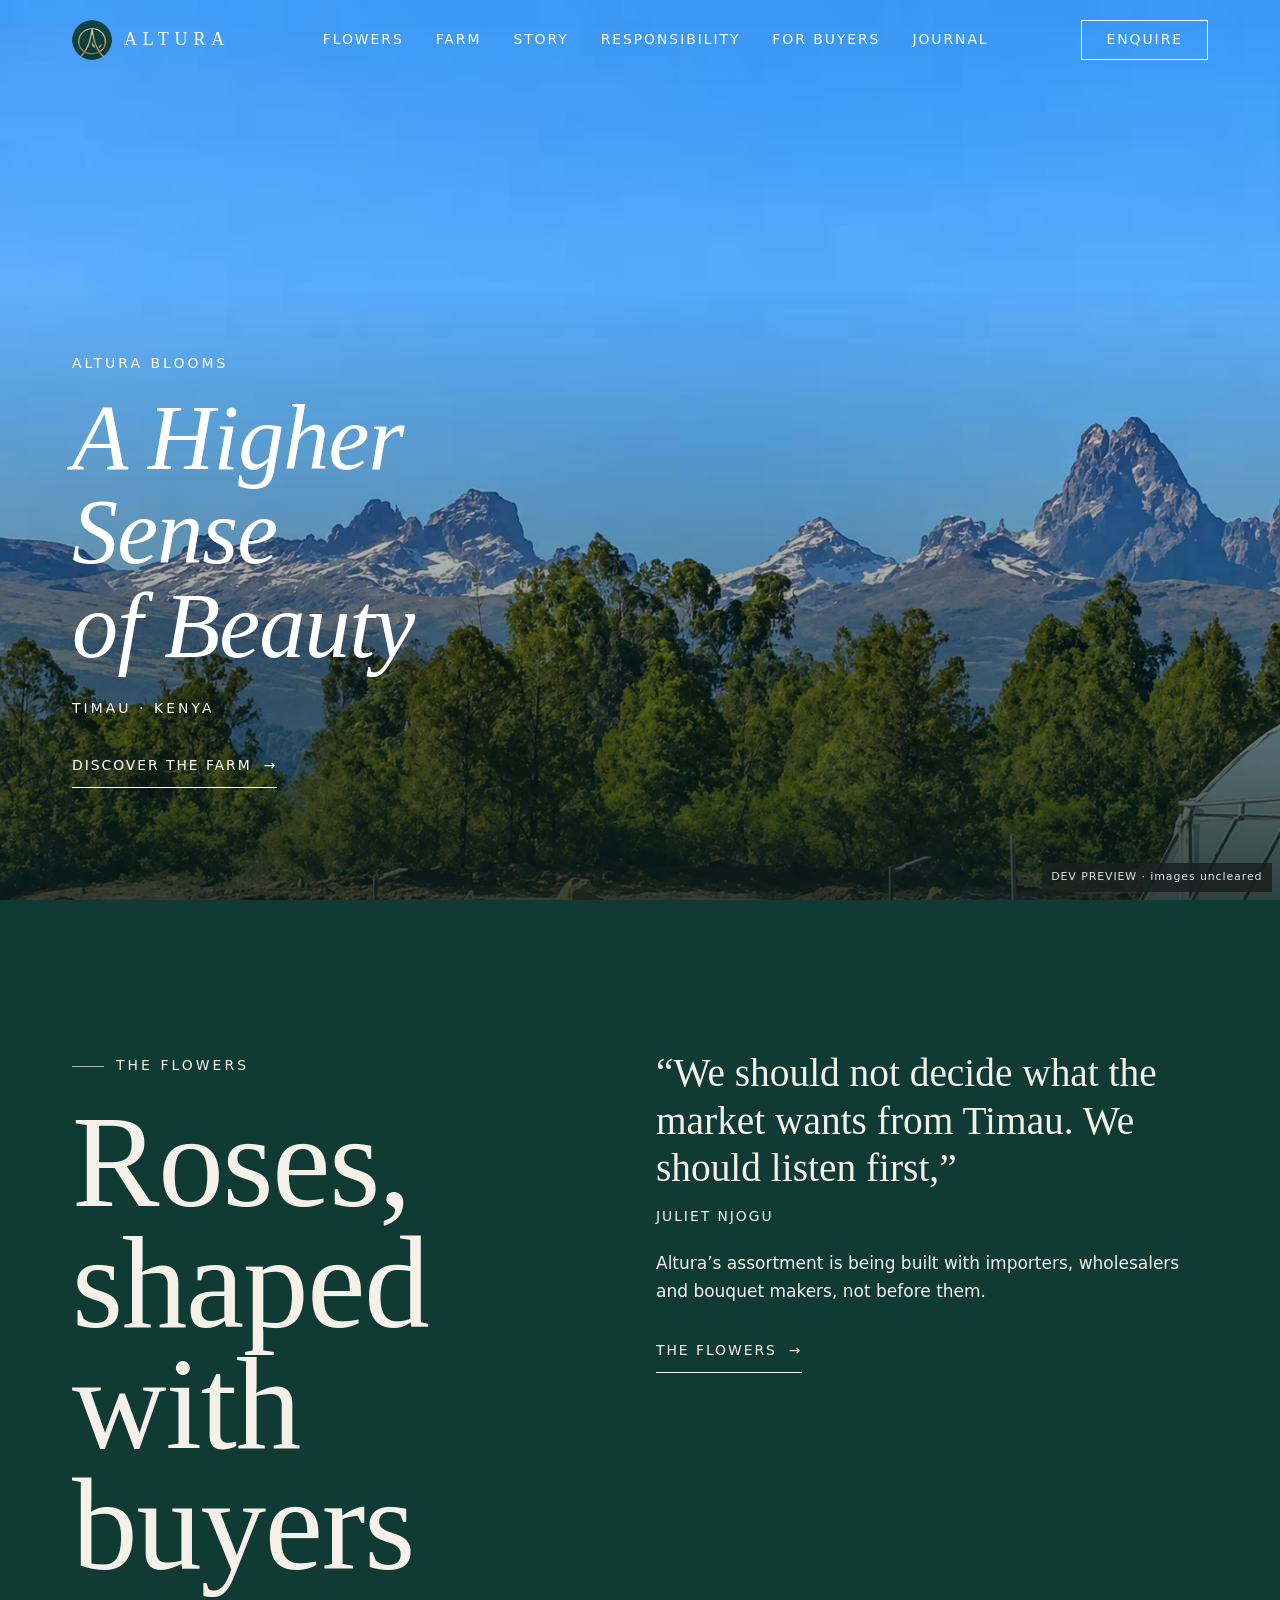
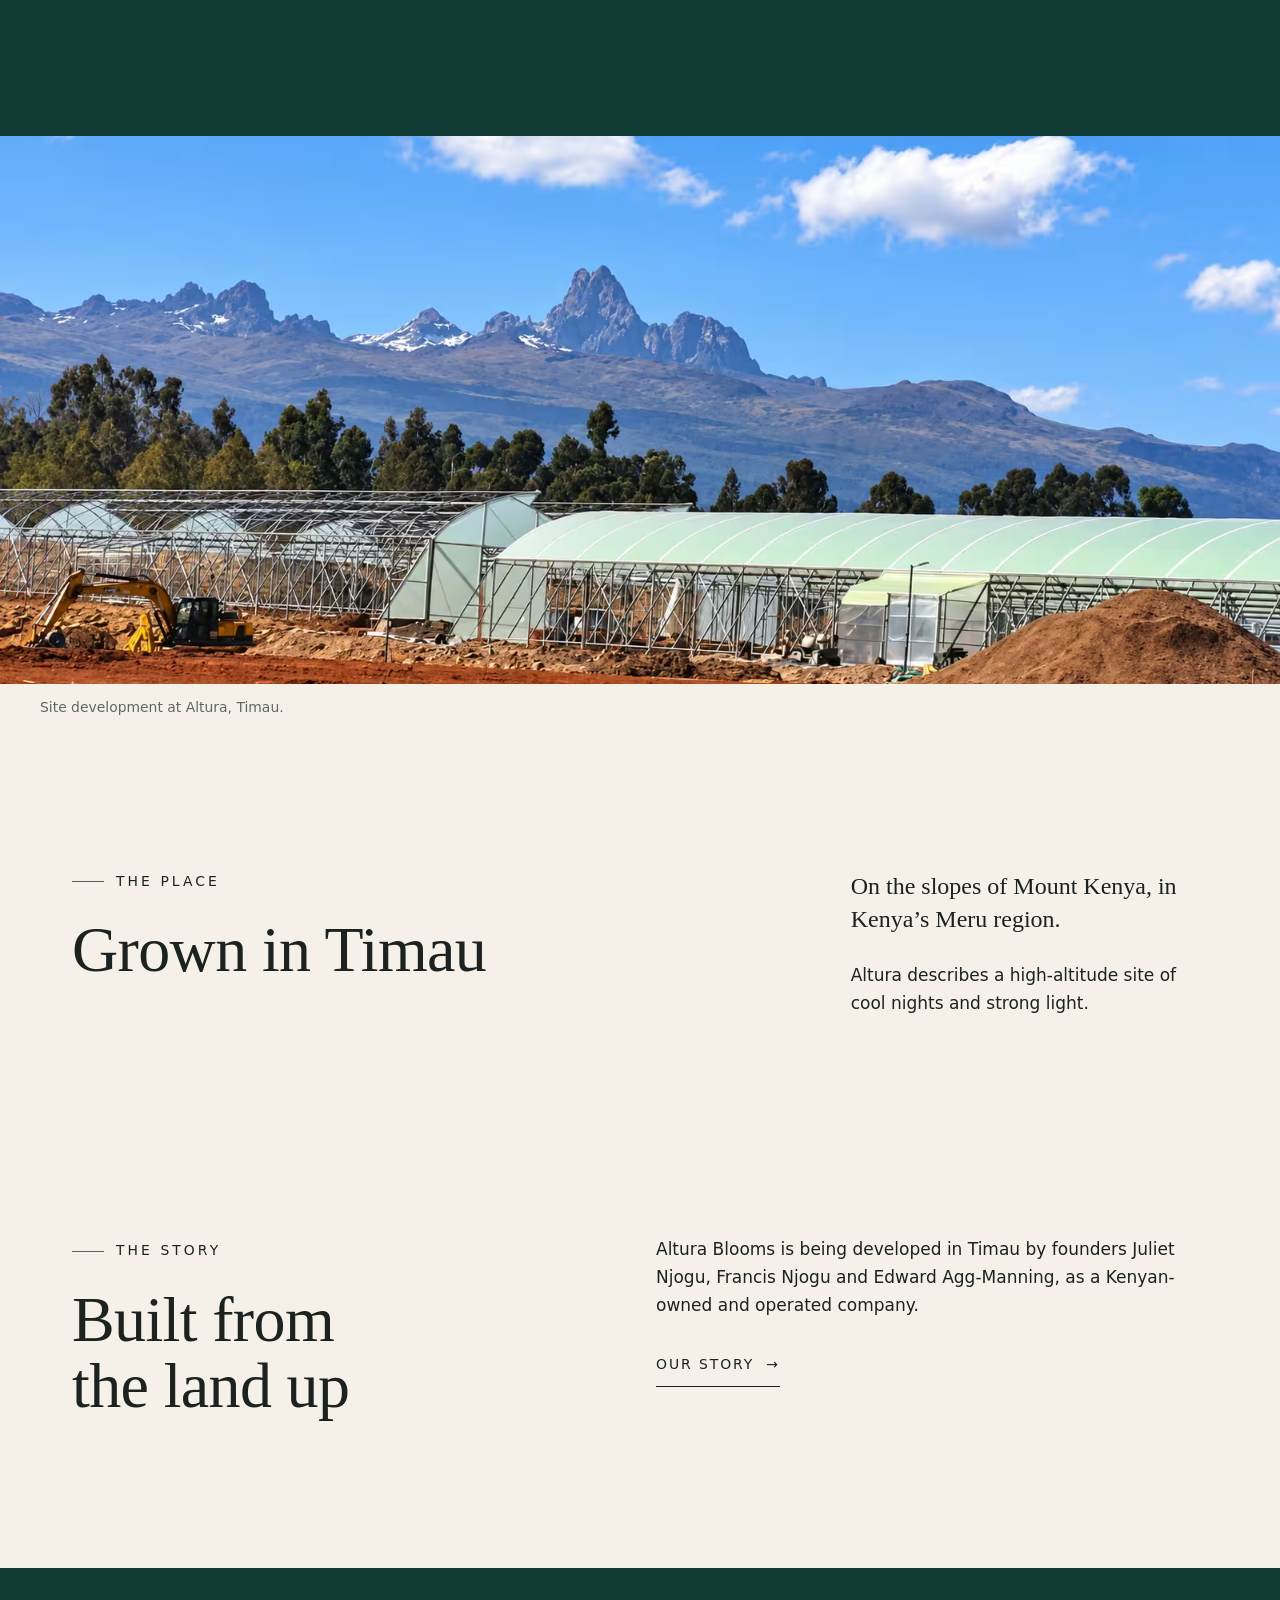
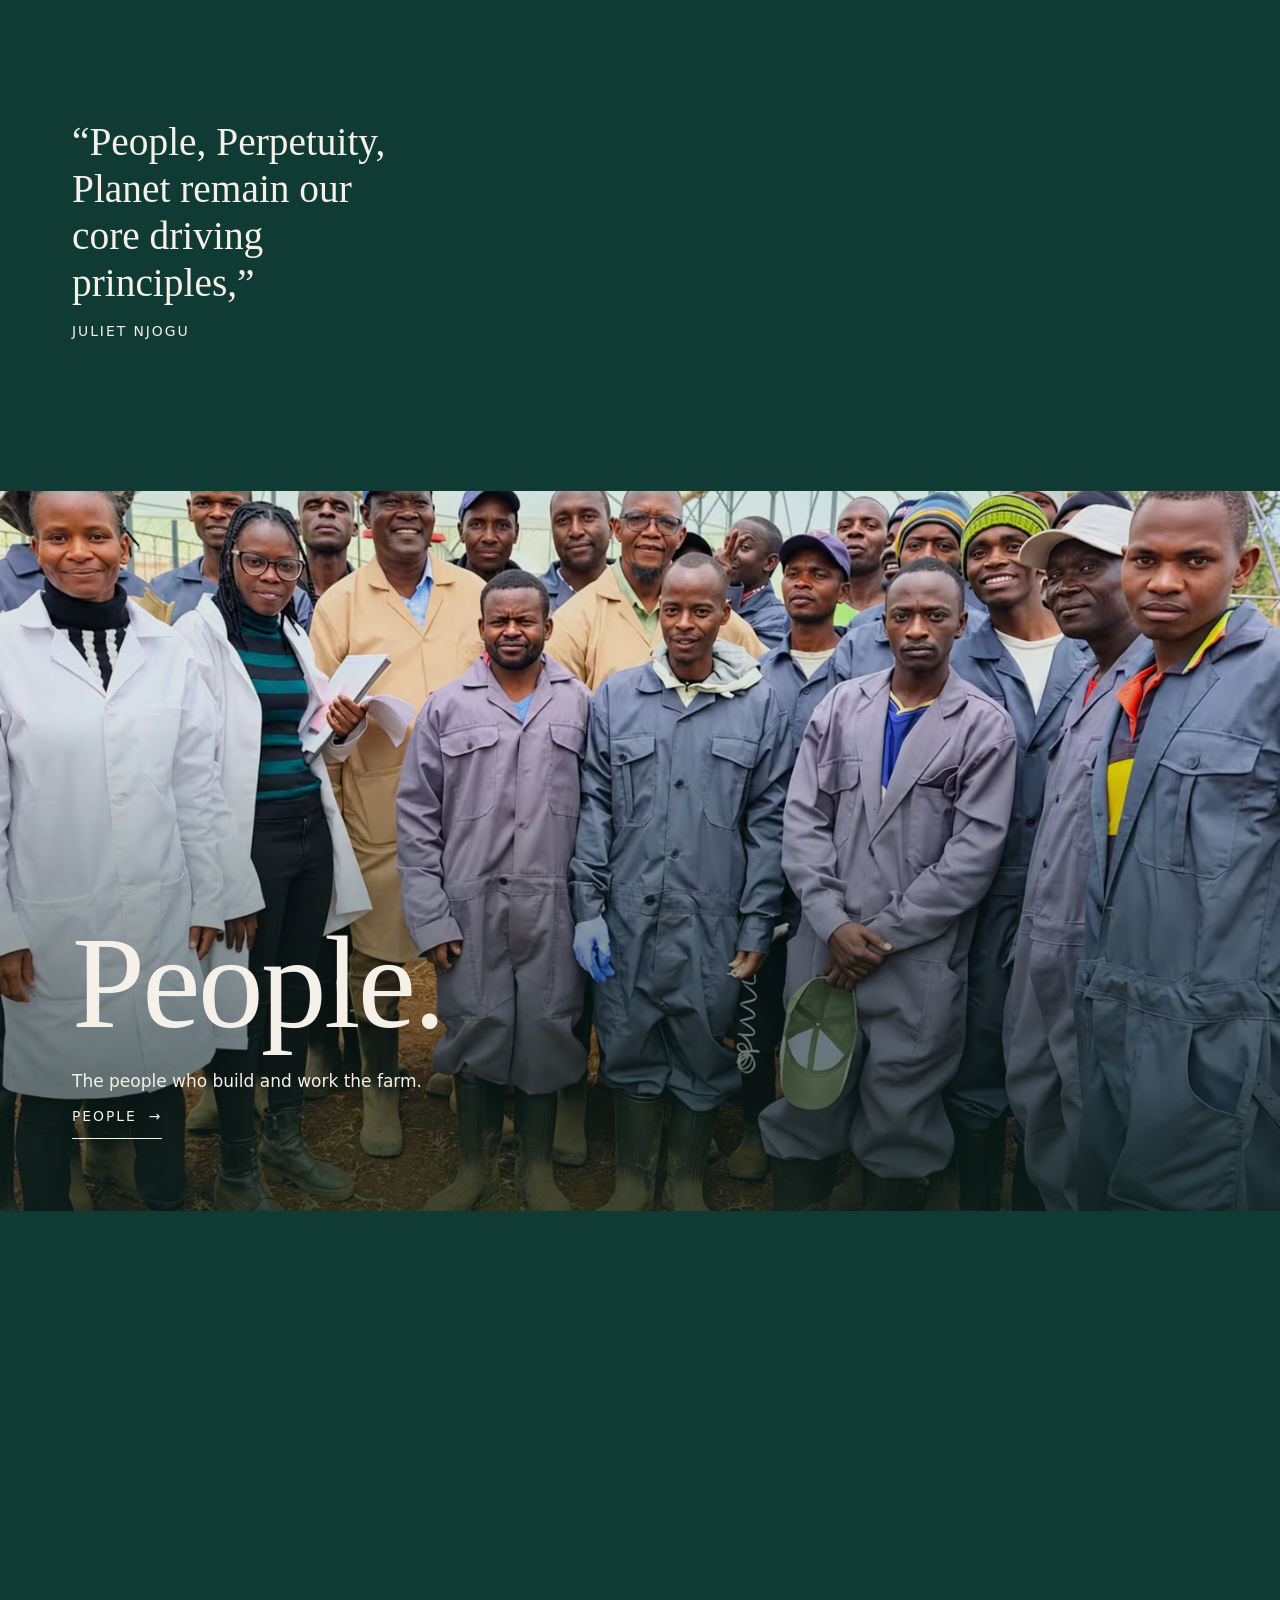
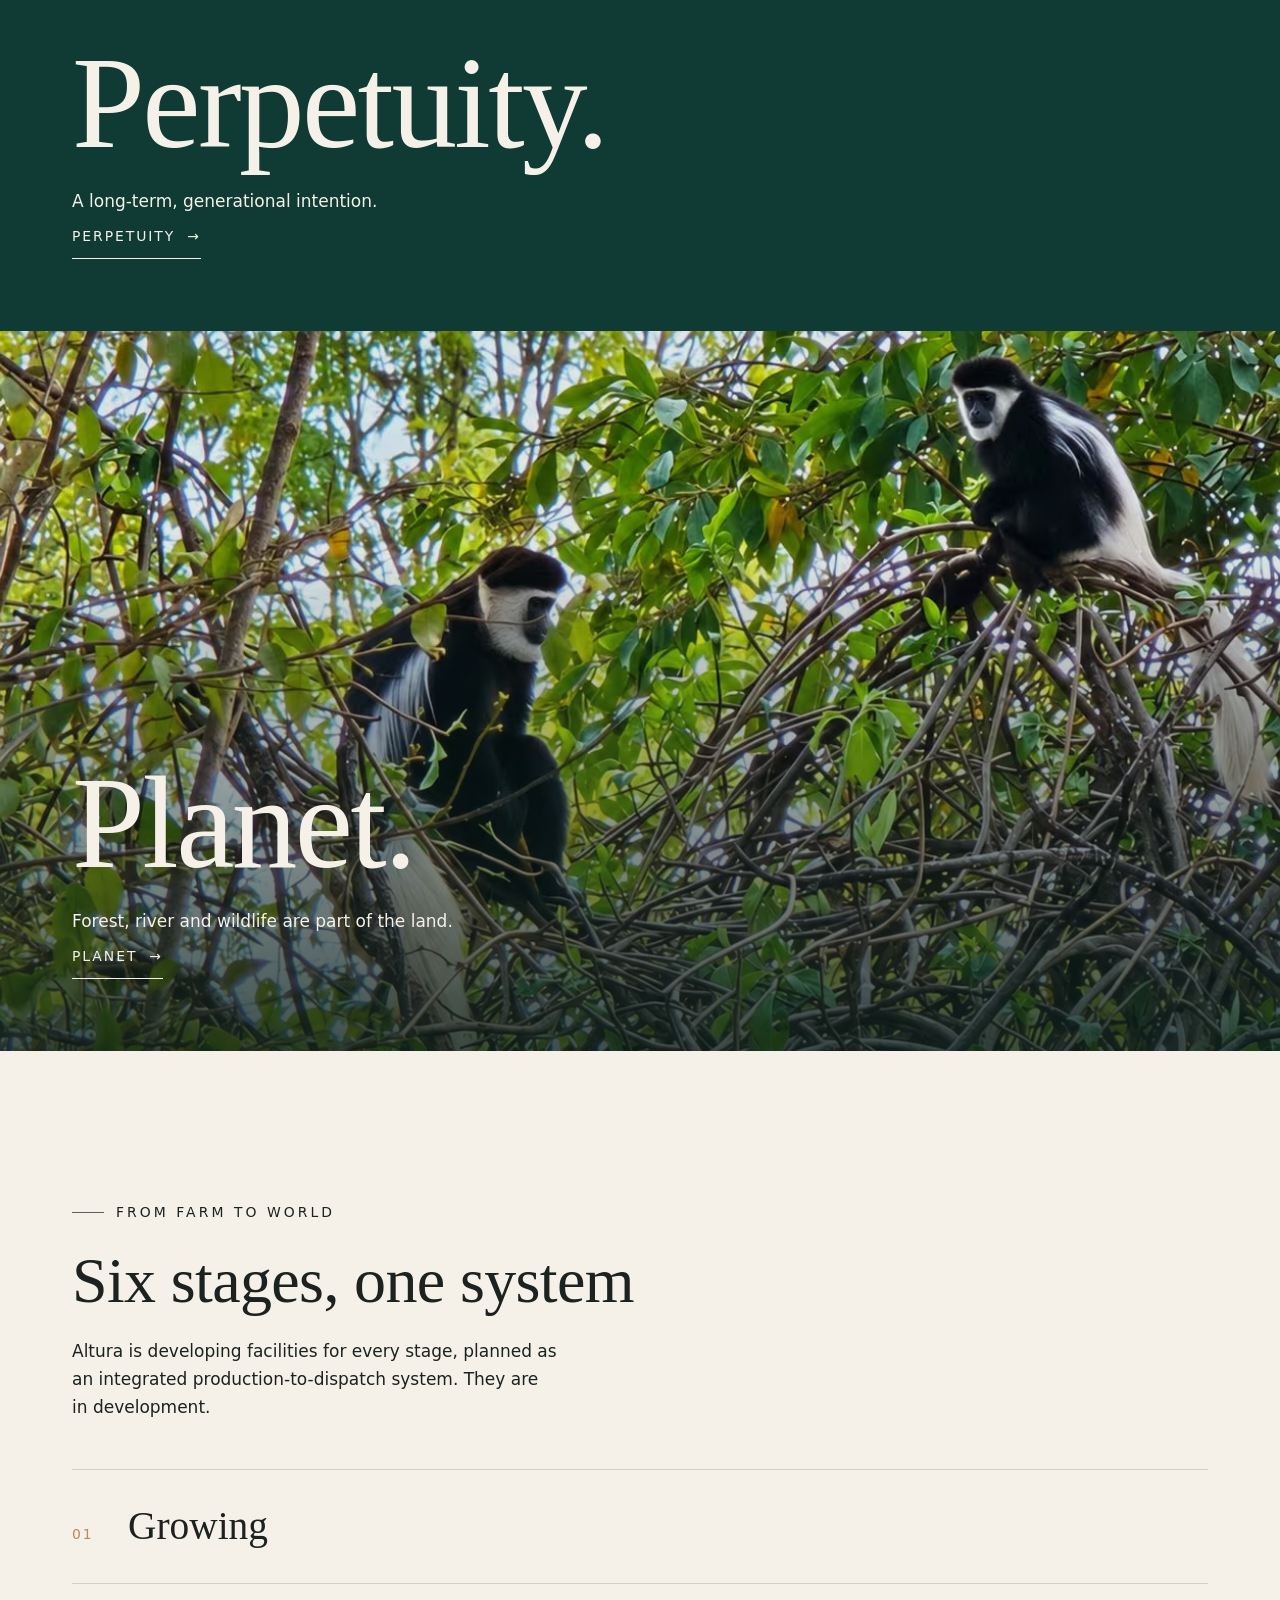
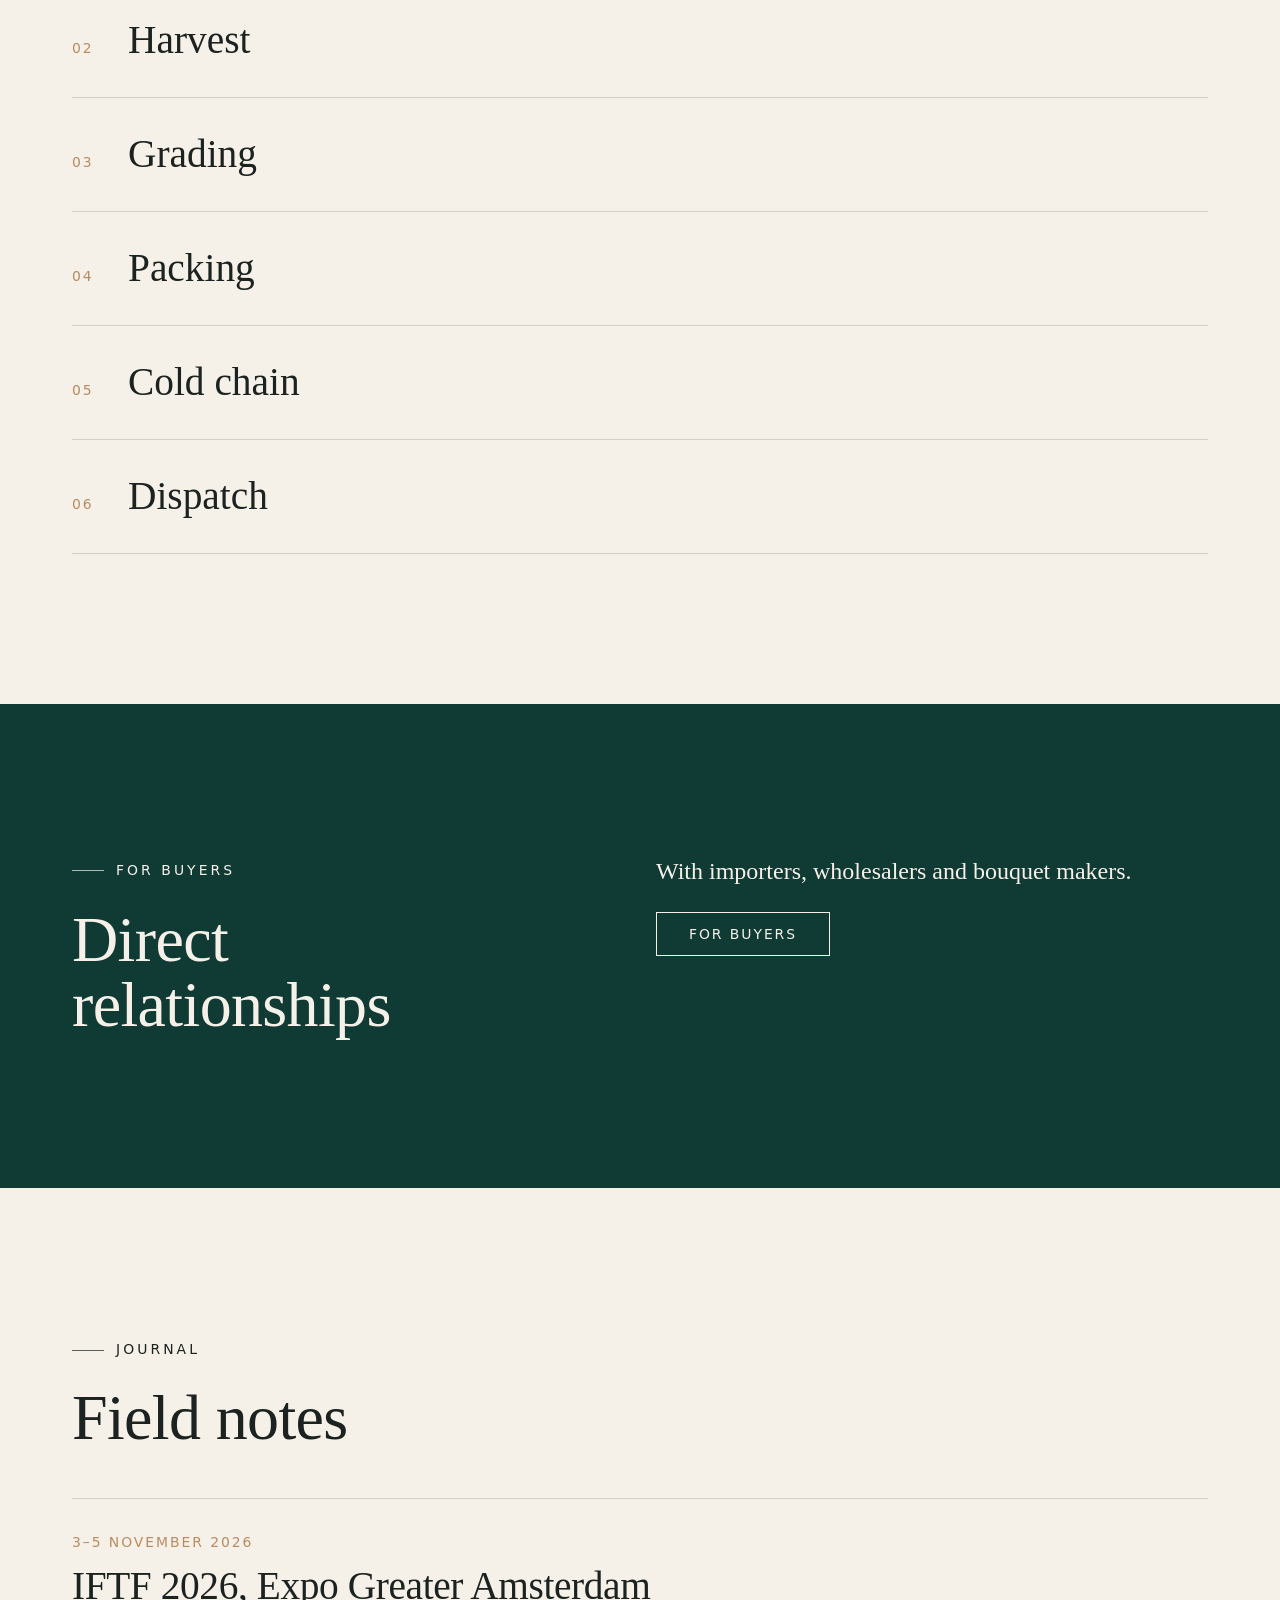
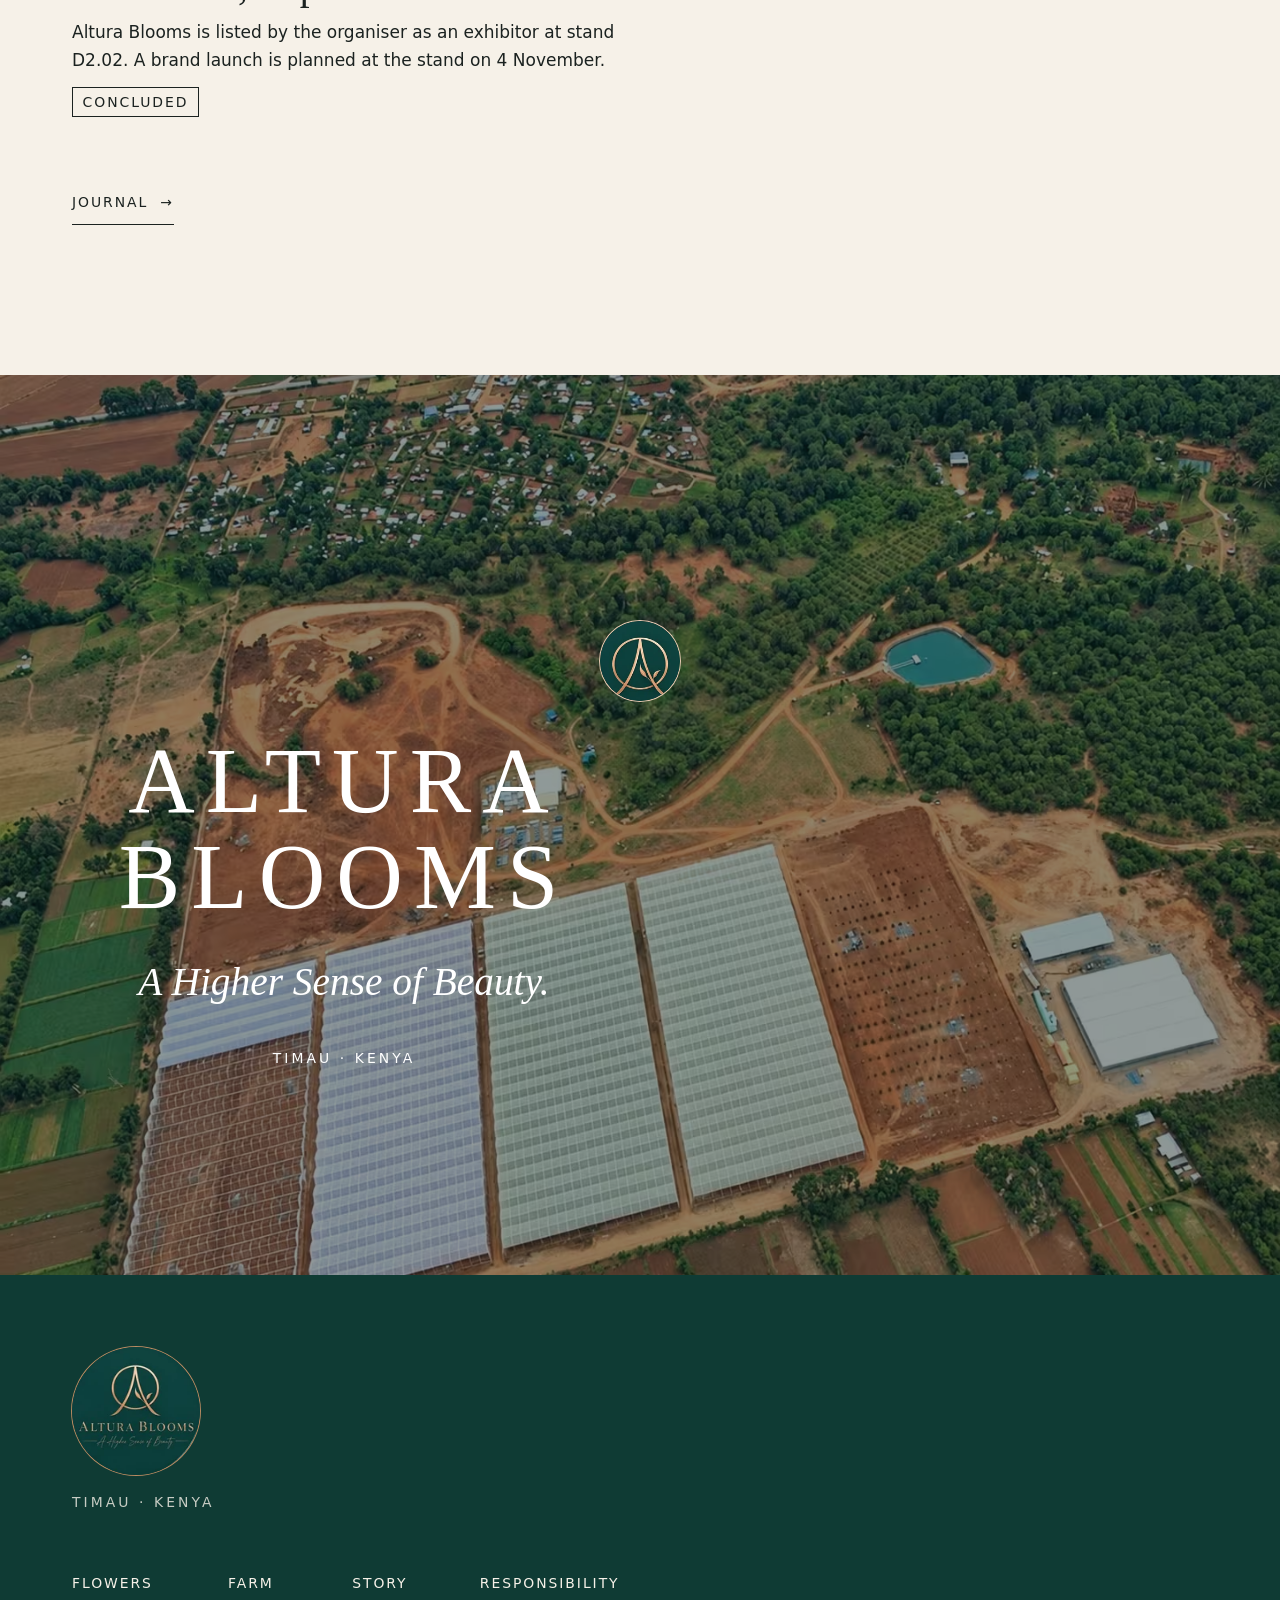
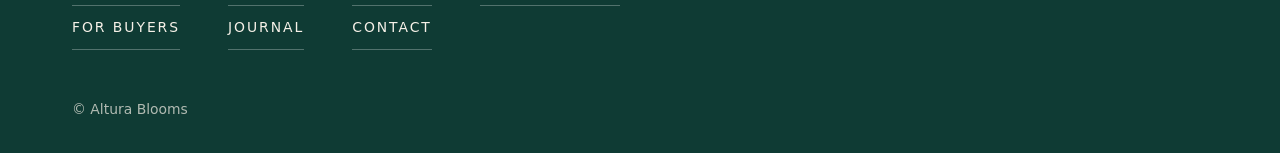
==== index.html @ 7c3ddddd "Add files via upload" ====
<!doctype html>
<html lang="en" data-stage="development">
<head>
<meta charset="utf-8">
<meta name="viewport" content="width=device-width, initial-scale=1, viewport-fit=cover">
<title>Altura Blooms — A Higher Sense of Beauty · Timau, Kenya</title>
<meta name="description" content="Altura Blooms is developing a rose farm in Timau, Kenya, for the international professional flower market. A Higher Sense of Beauty.">
<meta name="robots" content="noindex, nofollow">

<meta property="og:site_name" content="Altura Blooms">
<meta property="og:title" content="Altura Blooms — A Higher Sense of Beauty · Timau, Kenya">
<meta property="og:description" content="Altura Blooms is developing a rose farm in Timau, Kenya, for the international professional flower market. A Higher Sense of Beauty.">
<meta property="og:type" content="website">
<meta property="og:locale" content="en">
<meta name="twitter:card" content="summary">
<meta name="theme-color" content="#0f3b34">
<link rel="icon" type="image/png" sizes="32x32" href="assets/logos/favicon/favicon-32.png">
<link rel="apple-touch-icon" href="assets/logos/favicon/apple-touch-icon.png">
<link rel="preload" as="image" type="image/avif" href="assets/images/web/mountain-treeline-1200.avif" imagesrcset="assets/images/web/mountain-treeline-480.avif 480w, assets/images/web/mountain-treeline-800.avif 800w, assets/images/web/mountain-treeline-1200.avif 1200w, assets/images/web/mountain-treeline-1448.avif 1448w" imagesizes="100vw" fetchpriority="high">
<link rel="stylesheet" href="css/altura.css">
<script>document.documentElement.classList.add('js')</script>
<script type="application/ld+json">{"@context":"https://schema.org","@type":"Organization","name":"Altura Blooms","slogan":"A Higher Sense of Beauty","description":"Altura Blooms is developing a rose farm in Timau, Kenya, for the international professional flower market.","address":{"@type":"PostalAddress","addressLocality":"Timau","addressCountry":"KE"},"founder":[{"@type":"Person","name":"Juliet Njogu"},{"@type":"Person","name":"Francis Njogu"},{"@type":"Person","name":"Edward Agg-Manning"}]}</script>
</head>
<body>
<a class="skip-link" href="#main">Skip to content</a>
<header class="site-header" data-over-hero>
  <div class="site-header__bar">
    <a class="wordmark" href="index.html" aria-label="Altura Blooms, home"><img class="wordmark__mark" src="assets/logos/web/monogram-96.webp" srcset="assets/logos/web/monogram-48.webp 48w, assets/logos/web/monogram-96.webp 96w" sizes="40px" width="40" height="40" alt=""><span>Altura</span></a>
    <nav class="nav-desktop" aria-label="Primary"><ul><li><a href="pages/flowers/index.html">Flowers</a></li><li><a href="pages/farm/index.html">Farm</a></li><li><a href="pages/story/index.html">Story</a></li><li><a href="pages/responsibility/index.html">Responsibility</a></li><li><a href="pages/buyers/index.html">For Buyers</a></li><li><a href="pages/journal/index.html">Journal</a></li></ul></nav>
    <a class="btn header-enquire" href="pages/buyers/enquiry.html">Enquire</a>
    <button class="menu-toggle" type="button" aria-expanded="false" aria-controls="menu-panel"><span class="menu-toggle__label">Menu</span><span class="menu-toggle__bars" aria-hidden="true"></span></button>
  </div>
  <nav class="menu-panel" id="menu-panel" aria-label="Menu"><ul><li><a href="pages/flowers/index.html">Flowers</a></li><li><a href="pages/farm/index.html">Our Farm</a></li><li><a href="pages/story/index.html">Our Story</a></li><li><a href="pages/responsibility/index.html">People · Perpetuity · Planet</a></li><li><a href="pages/buyers/index.html">For Buyers</a></li><li><a href="pages/journal/index.html">Journal</a></li><li><a href="pages/contact/index.html">Contact</a></li></ul><p class="menu-panel__foot">Timau · Kenya</p></nav>
</header>
<main id="main">

<section class="hero" aria-labelledby="hero-title">
  <div class="media"><picture><source type="image/avif" srcset="assets/images/web/mountain-treeline-480.avif 480w, assets/images/web/mountain-treeline-800.avif 800w, assets/images/web/mountain-treeline-1200.avif 1200w, assets/images/web/mountain-treeline-1448.avif 1448w" sizes="100vw"><source type="image/webp" srcset="assets/images/web/mountain-treeline-480.webp 480w, assets/images/web/mountain-treeline-800.webp 800w, assets/images/web/mountain-treeline-1200.webp 1200w, assets/images/web/mountain-treeline-1448.webp 1448w" sizes="100vw"><img src="assets/images/web/mountain-treeline-1200.webp" srcset="assets/images/web/mountain-treeline-480.webp 480w, assets/images/web/mountain-treeline-800.webp 800w, assets/images/web/mountain-treeline-1200.webp 1200w, assets/images/web/mountain-treeline-1448.webp 1448w" sizes="100vw" width="1448" height="1086" alt="Snow-capped peaks of Mount Kenya above a treeline, with the Altura site in the foreground" style="object-position:88% 50%" fetchpriority="high" decoding="sync" data-dev-image></picture></div>
  <div class="hero__inner">
    <p class="hero__brand">Altura Blooms</p>
    <h1 class="hero__title tagline" id="hero-title">A Higher Sense of Beauty</h1>
    <p class="hero__place">Timau · Kenya</p>
    <a class="link-arrow" href="pages/farm/index.html">Discover the Farm</a>
  </div>
</section>

<section class="section section--dark" aria-labelledby="flowers-h">
  <div class="container split">
    <div>
      <span class="eyebrow" data-reveal>The Flowers</span>
      <h2 class="display display--xl" id="flowers-h" data-reveal style="margin-top:var(--space-5)">Roses, shaped with buyers</h2>
    </div>
    <div class="stack">
      <blockquote data-reveal><p>“We should not decide what the market wants from Timau. We should listen first,”</p><footer>Juliet Njogu</footer></blockquote>
      <p data-reveal>Altura’s assortment is being built with importers, wholesalers and bouquet makers, not before them.</p>
      <a class="link-arrow" href="pages/flowers/index.html" data-reveal>The Flowers</a>
    </div>
  </div>
</section>

<section class="section--flush" aria-labelledby="place-h">
  <figure class="bleed">
    <div class="media media--cinema"><picture><source type="image/avif" srcset="assets/images/web/greenhouses-mountain-480.avif 480w, assets/images/web/greenhouses-mountain-800.avif 800w, assets/images/web/greenhouses-mountain-1200.avif 1200w, assets/images/web/greenhouses-mountain-1600.avif 1600w, assets/images/web/greenhouses-mountain-1731.avif 1731w" sizes="100vw"><source type="image/webp" srcset="assets/images/web/greenhouses-mountain-480.webp 480w, assets/images/web/greenhouses-mountain-800.webp 800w, assets/images/web/greenhouses-mountain-1200.webp 1200w, assets/images/web/greenhouses-mountain-1600.webp 1600w, assets/images/web/greenhouses-mountain-1731.webp 1731w" sizes="100vw"><img src="assets/images/web/greenhouses-mountain-1200.webp" srcset="assets/images/web/greenhouses-mountain-480.webp 480w, assets/images/web/greenhouses-mountain-800.webp 800w, assets/images/web/greenhouses-mountain-1200.webp 1200w, assets/images/web/greenhouses-mountain-1600.webp 1600w, assets/images/web/greenhouses-mountain-1731.webp 1731w" sizes="100vw" width="1731" height="909" alt="Greenhouse structures under construction on red earth, with the peaks of Mount Kenya behind" style="object-position:60% 50%" loading="lazy" decoding="async" data-dev-image></picture></div>
    <figcaption>Site development at Altura, Timau.</figcaption>
  </figure>
  <div class="container section">
    <div class="split split--image-left">
      <div class="section-head" style="margin:0">
        <span class="eyebrow" data-reveal>The Place</span>
        <h2 id="place-h" data-reveal style="margin-top:var(--space-5)">Grown in Timau</h2>
      </div>
      <div class="stack">
        <p class="lede" data-reveal>On the slopes of Mount Kenya, in Kenya’s Meru region.</p>
        <p data-reveal>Altura describes a high-altitude site of cool nights and strong light.</p>
        <a class="link-arrow" href="pages/farm/index.html" data-reveal>The Farm</a>
      </div>
    </div>
  </div>
</section>

<section class="section" style="padding-top:0" aria-labelledby="story-h">
  <div class="container split">
    <div><span class="eyebrow" data-reveal>The Story</span><h2 id="story-h" data-reveal style="margin-top:var(--space-5)">Built from the land up</h2></div>
    <div class="stack">
      <p data-reveal>Altura Blooms is being developed in Timau by founders Juliet Njogu, Francis Njogu and Edward Agg-Manning, as a Kenyan-owned and operated company.</p>
      <a class="link-arrow" href="pages/story/index.html" data-reveal>Our Story</a>
    </div>
  </div>
</section>

<section aria-label="People, Perpetuity, Planet">
  <div class="section section--dark principle-lead"><div class="container"><blockquote data-reveal><p>“People, Perpetuity, Planet remain our core driving principles,”</p><footer>Juliet Njogu</footer></blockquote></div></div>
  <div class="principle">
    <div class="media"><picture><source type="image/avif" srcset="assets/images/web/team-greenhouse-480.avif 480w, assets/images/web/team-greenhouse-800.avif 800w, assets/images/web/team-greenhouse-1200.avif 1200w, assets/images/web/team-greenhouse-1448.avif 1448w" sizes="100vw"><source type="image/webp" srcset="assets/images/web/team-greenhouse-480.webp 480w, assets/images/web/team-greenhouse-800.webp 800w, assets/images/web/team-greenhouse-1200.webp 1200w, assets/images/web/team-greenhouse-1448.webp 1448w" sizes="100vw"><img src="assets/images/web/team-greenhouse-1200.webp" srcset="assets/images/web/team-greenhouse-480.webp 480w, assets/images/web/team-greenhouse-800.webp 800w, assets/images/web/team-greenhouse-1200.webp 1200w, assets/images/web/team-greenhouse-1448.webp 1448w" sizes="100vw" width="1448" height="1086" alt="A group of Altura team members in work clothing inside a greenhouse" style="object-position:50% 30%" loading="lazy" decoding="async" data-dev-image></picture></div>
    <div class="principle__inner"><h2 class="principle__word" data-reveal>People.</h2><p class="principle__text" data-reveal>The people who build and work the farm.</p><a class="link-arrow" href="pages/responsibility/people.html" data-reveal>People</a></div>
  </div>
  <div class="principle principle--plain">
    <div class="principle__inner"><h2 class="principle__word" data-reveal>Perpetuity.</h2><p class="principle__text" data-reveal>A long-term, generational intention.</p><a class="link-arrow" href="pages/responsibility/perpetuity.html" data-reveal>Perpetuity</a></div>
  </div>
  <div class="principle">
    <div class="media"><picture><source type="image/avif" srcset="assets/images/web/colobus-canopy-480.avif 480w, assets/images/web/colobus-canopy-800.avif 800w, assets/images/web/colobus-canopy-1200.avif 1200w, assets/images/web/colobus-canopy-1254.avif 1254w" sizes="100vw"><source type="image/webp" srcset="assets/images/web/colobus-canopy-480.webp 480w, assets/images/web/colobus-canopy-800.webp 800w, assets/images/web/colobus-canopy-1200.webp 1200w, assets/images/web/colobus-canopy-1254.webp 1254w" sizes="100vw"><img src="assets/images/web/colobus-canopy-1200.webp" srcset="assets/images/web/colobus-canopy-480.webp 480w, assets/images/web/colobus-canopy-800.webp 800w, assets/images/web/colobus-canopy-1200.webp 1200w, assets/images/web/colobus-canopy-1254.webp 1254w" sizes="100vw" width="1254" height="1254" alt="Black-and-white monkeys in a tree canopy" style="object-position:50% 40%" loading="lazy" decoding="async" data-dev-image></picture></div>
    <div class="principle__inner"><h2 class="principle__word" data-reveal>Planet.</h2><p class="principle__text" data-reveal>Forest, river and wildlife are part of the land.</p><a class="link-arrow" href="pages/responsibility/planet.html" data-reveal>Planet</a></div>
  </div>
</section>

<section class="section" aria-labelledby="journey-h">
  <div class="container">
    <div class="section-head"><span class="eyebrow" data-reveal>From Farm to World</span><h2 id="journey-h" data-reveal>Six stages, one system</h2>
      <p style="margin-top:var(--space-5)" data-reveal>Altura is developing facilities for every stage, planned as an integrated production-to-dispatch system. They are in development.</p></div>
    <ol class="journey" data-reveal><li>Growing</li><li>Harvest</li><li>Grading</li><li>Packing</li><li>Cold chain</li><li>Dispatch</li></ol>
  </div>
</section>

<section class="section section--dark" aria-labelledby="buyers-h">
  <div class="container split">
    <div><span class="eyebrow" data-reveal>For Buyers</span><h2 id="buyers-h" data-reveal style="margin-top:var(--space-5)">Direct relationships</h2></div>
    <div class="stack">
      <p class="lede" data-reveal>With importers, wholesalers and bouquet makers.</p>
      <a class="btn" href="pages/buyers/index.html" data-reveal>For Buyers</a>
    </div>
  </div>
</section>

<section class="section" aria-labelledby="journal-h">
  <div class="container">
    <div class="section-head"><span class="eyebrow" data-reveal>Journal</span><h2 id="journal-h" data-reveal>Field notes</h2></div>
    <article class="entry" data-reveal>
  <time datetime="2026-11-03">3–5 November 2026</time>
  <h3>IFTF 2026, Expo Greater Amsterdam</h3>
  <p>Altura Blooms is listed by the organiser as an exhibitor at stand D2.02. A brand launch is planned at the stand on 4 November.</p>
  <p><span class="status" data-event-end="2026-11-05">Scheduled</span></p>
</article>
    <a class="link-arrow mt-6" href="pages/journal/index.html">Journal</a>
  </div>
</section>

<section class="finale" aria-label="Altura Blooms">
  <div class="media"><picture><source type="image/avif" srcset="assets/images/web/farm-aerial-480.avif 480w, assets/images/web/farm-aerial-800.avif 800w, assets/images/web/farm-aerial-1200.avif 1200w, assets/images/web/farm-aerial-1448.avif 1448w" sizes="100vw"><source type="image/webp" srcset="assets/images/web/farm-aerial-480.webp 480w, assets/images/web/farm-aerial-800.webp 800w, assets/images/web/farm-aerial-1200.webp 1200w, assets/images/web/farm-aerial-1448.webp 1448w" sizes="100vw"><img src="assets/images/web/farm-aerial-1200.webp" srcset="assets/images/web/farm-aerial-480.webp 480w, assets/images/web/farm-aerial-800.webp 800w, assets/images/web/farm-aerial-1200.webp 1200w, assets/images/web/farm-aerial-1448.webp 1448w" sizes="100vw" width="1448" height="1086" alt="Aerial view of the Altura site: greenhouse structures and cleared red earth beside farmland and forest" style="object-position:50% 50%" loading="lazy" decoding="async" data-dev-image></picture></div>
  <div class="container"><img class="finale__mark" src="assets/logos/web/monogram-144.webp" width="96" height="96" alt="" loading="lazy"><p class="finale__name">Altura Blooms</p><p class="finale__tag">A Higher Sense of Beauty.</p><p class="finale__place">Timau · Kenya</p></div>
</section>
</main>
<footer class="site-footer">
  <div class="container">
    <img class="site-footer__emblem" src="assets/logos/web/emblem-160.webp" srcset="assets/logos/web/emblem-160.webp 160w, assets/logos/web/emblem-320.webp 320w" sizes="160px" width="160" height="160" alt="Altura Blooms — A Higher Sense of Beauty" loading="lazy">
    <p class="site-footer__place">Timau · Kenya</p>
    <nav aria-label="Footer"><ul><li><a href="pages/flowers/index.html">Flowers</a></li><li><a href="pages/farm/index.html">Farm</a></li><li><a href="pages/story/index.html">Story</a></li><li><a href="pages/responsibility/index.html">Responsibility</a></li><li><a href="pages/buyers/index.html">For Buyers</a></li><li><a href="pages/journal/index.html">Journal</a></li><li><a href="pages/contact/index.html">Contact</a></li></ul></nav>
    <small>© Altura Blooms</small>
  </div>
</footer>
<div class="dev-flag" aria-hidden="true">DEV PREVIEW · images uncleared</div>
<script src="js/altura.js" defer></script>
</body>
</html>
---- css/altura.css ----
/* Altura Blooms design tokens.
   COLOURS ARE PROVISIONAL — no approved HEX/RGB values have been supplied (research §5).
   They were chosen to evoke the observed identity (deep green, rose-gold/peach, ivory)
   and must be replaced with the client's brand values. Do not treat them as official.
   Breakpoints (media queries cannot use custom properties):
   mobile-first base 390 · 768 tablet · 1024 laptop · 1440 desktop · 1920 large */
:root {
  /* colour — PROVISIONAL, pending client approval */
  --altura-deep-green: #0f3b34;
  --altura-deep-green-soft: #1a4f46;
  --altura-gold: #b98b62;
  --altura-peach: #e9cdb6;
  --altura-ivory: #f6f1e8;
  --altura-white: #ffffff;
  --altura-charcoal: #1b2220;
  --altura-muted: #5f6762;
  --altura-rule: rgb(27 34 32 / 0.16);
  --altura-rule-light: rgb(255 255 255 / 0.28);

  /* type */
  --font-display: "Cormorant Garamond", Cormorant, "Bodoni 72", Didot, "Iowan Old Style", "Palatino Linotype", Palatino, Georgia, serif;
  --font-body: system-ui, -apple-system, "Segoe UI", Roboto, "Helvetica Neue", Arial, sans-serif;
  --step--1: clamp(0.8125rem, 0.79rem + 0.1vw, 0.875rem);
  --step-0: clamp(1rem, 0.97rem + 0.15vw, 1.0625rem);
  --step-1: clamp(1.25rem, 1.15rem + 0.5vw, 1.5rem);
  --step-2: clamp(1.75rem, 1.5rem + 1.2vw, 2.5rem);
  --step-3: clamp(2.5rem, 2rem + 2.5vw, 4rem);
  --step-4: clamp(3.25rem, 2.4rem + 4.2vw, 6.5rem);
  --step-5: clamp(4rem, 2.6rem + 7vw, 10rem);
  --tracking-wide: 0.22em;
  --tracking-caps: 0.14em;

  /* spacing rhythm (4px base) */
  --space-1: 0.25rem;
  --space-2: 0.5rem;
  --space-3: 0.75rem;
  --space-4: 1rem;
  --space-5: 1.5rem;
  --space-6: 2rem;
  --space-7: 3rem;
  --space-8: 4.5rem;
  --space-9: 7rem;
  --gutter: 1.25rem;
  --section-space: clamp(4.5rem, 3rem + 8vw, 10rem);

  /* container widths */
  --container: 76rem;
  --container-narrow: 40rem;
  --container-text: 34rem;

  /* borders, motion, layers */
  --rule: 1px solid var(--altura-rule);
  --ease: cubic-bezier(0.22, 0.61, 0.36, 1);
  --duration-1: 200ms;
  --duration-2: 600ms;
  --duration-3: 1100ms;
  --z-header: 50;
  --z-menu: 60;
  --z-skip: 100;
  --header-height: 4.25rem;
  --touch: 2.75rem;
}
@media (min-width: 768px) { :root { --gutter: 2.5rem; --header-height: 5rem; } }
@media (min-width: 1440px) { :root { --gutter: 4rem; --container: 90rem; } }
*, *::before, *::after { box-sizing: border-box; }
html { -webkit-text-size-adjust: 100%; text-size-adjust: 100%; }
body, h1, h2, h3, h4, p, figure, blockquote, ul, ol, dl, dd { margin: 0; }
ul[role="list"], ol[role="list"], .list-plain { list-style: none; padding: 0; }
img, picture, svg { display: block; max-width: 100%; }
img { height: auto; }
button, input, select, textarea { font: inherit; color: inherit; }
button { cursor: pointer; }
a { color: inherit; }
[hidden] { display: none !important; }
body { font-family: var(--font-body); font-size: var(--step-0); line-height: 1.65; }
h1, h2, h3, .display { font-family: var(--font-display); font-weight: 400; line-height: 1.02; letter-spacing: -0.01em; text-wrap: balance; }
h1 { font-size: var(--step-4); }
h2 { font-size: var(--step-3); }
h3 { font-size: var(--step-2); }
.display--xl { font-size: var(--step-5); line-height: 0.92; }
.eyebrow { font-size: var(--step--1); letter-spacing: var(--tracking-wide); text-transform: uppercase; font-weight: 500; }
.eyebrow::before { content: ""; display: inline-block; width: 2rem; height: 1px; background: currentColor; vertical-align: middle; margin-right: var(--space-3); opacity: 0.7; }
.lede { font-family: var(--font-display); font-size: var(--step-1); line-height: 1.4; }
.tagline { font-family: var(--font-display); font-style: italic; }
.caption { font-size: var(--step--1); color: var(--altura-muted); }
p { max-width: var(--container-text); text-wrap: pretty; }
blockquote { font-family: var(--font-display); font-size: var(--step-2); line-height: 1.2; }
blockquote footer { font-family: var(--font-body); font-size: var(--step--1); letter-spacing: var(--tracking-caps); text-transform: uppercase; margin-top: var(--space-4); }
html { scroll-behavior: smooth; }
body { background: var(--altura-ivory); color: var(--altura-charcoal); min-height: 100vh; overflow-x: hidden; }
:focus-visible { outline: 2px solid var(--altura-gold); outline-offset: 3px; }
::selection { background: var(--altura-peach); color: var(--altura-charcoal); }
.skip-link { position: fixed; left: var(--space-4); top: var(--space-4); z-index: var(--z-skip); background: var(--altura-white); color: var(--altura-charcoal); padding: var(--space-3) var(--space-4); transform: translateY(-200%); }
.skip-link:focus { transform: none; }
main { display: block; }
.container { width: 100%; max-width: var(--container); margin-inline: auto; padding-inline: var(--gutter); }
.container--narrow { max-width: calc(var(--container-narrow) + 2 * var(--gutter)); }
.section { padding-block: var(--section-space); }
.section--dark { background: var(--altura-deep-green); color: var(--altura-ivory); }
.section--flush { padding-block: 0; }
.stack > * + * { margin-top: var(--space-5); }
.stack--lg > * + * { margin-top: var(--space-7); }
.section-head { margin-bottom: var(--space-7); }
.section-head .eyebrow { margin-bottom: var(--space-5); display: block; }

/* editorial split: stacked on mobile, asymmetric on wider screens */
.split { display: grid; gap: var(--space-6); }
.rule-top { border-top: var(--rule); padding-top: var(--space-5); }

/* full-bleed figure with caption */
.bleed { width: 100%; }
.media { position: relative; overflow: hidden; background: var(--altura-deep-green-soft); }
.media picture { display: block; width: 100%; height: 100%; }
.media img { width: 100%; height: 100%; object-fit: cover; }
.media--tall { aspect-ratio: 4 / 5; }
.media--wide { aspect-ratio: 3 / 2; }
.media--cinema { aspect-ratio: 4 / 5; }
figure figcaption { margin-top: var(--space-3); padding-inline: var(--gutter); font-size: var(--step--1); color: var(--altura-muted); }
.section--dark figure figcaption { color: rgb(246 241 232 / 0.7); }
/* buttons / links: text-led, quiet */
.link-arrow { display: inline-flex; align-items: center; gap: var(--space-3); min-height: var(--touch); font-size: var(--step--1); letter-spacing: var(--tracking-caps); text-transform: uppercase; text-decoration: none; font-weight: 500; border-bottom: 1px solid currentColor; padding-block: var(--space-2); }
.link-arrow::after { content: "→"; transition: transform var(--duration-1) var(--ease); }
.link-arrow:hover::after { transform: translateX(0.35rem); }
.btn { display: inline-flex; align-items: center; justify-content: center; min-height: var(--touch); padding: 0 var(--space-6); border: 1px solid currentColor; background: transparent; text-decoration: none; font-size: var(--step--1); letter-spacing: var(--tracking-caps); text-transform: uppercase; font-weight: 500; transition: background var(--duration-1), color var(--duration-1); }
.btn:hover { background: var(--altura-charcoal); color: var(--altura-ivory); }
.section--dark .btn:hover, .hero .btn:hover { background: var(--altura-ivory); color: var(--altura-deep-green); }
.btn[disabled] { opacity: 0.45; cursor: not-allowed; }
.btn[disabled]:hover { background: transparent; color: inherit; }

/* hero */
.hero { position: relative; min-height: 100svh; display: flex; align-items: flex-end; color: var(--altura-white); background: var(--altura-deep-green); isolation: isolate; }
.hero .media { position: absolute; inset: 0; z-index: -2; }
.hero::after { content: ""; position: absolute; inset: 0; z-index: -1; background: linear-gradient(to top, rgb(10 30 27 / 0.8), rgb(10 30 27 / 0.25) 45%, rgb(10 30 27 / 0) 68%); }
.hero__inner { width: 100%; padding: 0 var(--gutter) calc(var(--space-7) + env(safe-area-inset-bottom)); max-width: var(--container); margin-inline: auto; }
.hero__brand { font-size: var(--step--1); letter-spacing: var(--tracking-wide); text-transform: uppercase; margin-bottom: var(--space-4); }
.hero__title { font-size: var(--step-4); max-width: 11ch; }
.hero__place { margin-top: var(--space-5); font-size: var(--step--1); letter-spacing: var(--tracking-wide); text-transform: uppercase; }
.hero .link-arrow { margin-top: var(--space-5); }
.hero--page { min-height: 72svh; }

/* page intro (non-image) */
.page-intro { padding-top: calc(var(--header-height) + var(--space-8)); padding-bottom: var(--space-8); }
.page-intro h1 { max-width: 14ch; }
.page-intro .lede { margin-top: var(--space-6); max-width: 28rem; }

/* three principles */
.principle { position: relative; min-height: 88svh; display: flex; align-items: flex-end; color: var(--altura-ivory); background: var(--altura-deep-green); isolation: isolate; }
.principle .media { position: absolute; inset: 0; z-index: -2; }
.principle::after { content: ""; position: absolute; inset: 0; z-index: -1; background: linear-gradient(to top, rgb(10 30 27 / 0.78), rgb(10 30 27 / 0.1) 70%); }
.principle--plain::after { display: none; }
.principle__inner { width: 100%; max-width: var(--container); margin-inline: auto; padding: var(--space-8) var(--gutter); }
.principle__word { font-family: var(--font-display); font-size: var(--step-5); line-height: 0.9; letter-spacing: -0.02em; }
.principle__text { margin-top: var(--space-5); max-width: 24rem; }
.principle-lead { padding-block: var(--section-space); text-align: left; }
.principle-lead blockquote { max-width: 18ch; }

/* journey — typographic sequence */
.journey { counter-reset: stage; list-style: none; padding: 0; border-top: var(--rule); }
.journey li { counter-increment: stage; display: flex; align-items: baseline; gap: var(--space-5); padding-block: var(--space-5); border-bottom: var(--rule); font-family: var(--font-display); font-size: var(--step-2); }
.journey li::before { content: counter(stage, decimal-leading-zero); font-family: var(--font-body); font-size: var(--step--1); letter-spacing: var(--tracking-caps); color: var(--altura-gold); min-width: 2rem; }

/* continuity sequence (Perpetuity page) */
.continuity { list-style: none; padding: 0; font-family: var(--font-display); font-size: var(--step-3); line-height: 1.15; }
.continuity li { padding-block: var(--space-3); border-top: 1px solid var(--altura-rule-light); opacity: calc(1 - var(--i) * 0.14); }

/* people list */
.people { list-style: none; padding: 0; border-top: var(--rule); }
.people li { display: grid; gap: var(--space-1); padding-block: var(--space-4); border-bottom: var(--rule); }
.people strong { font-family: var(--font-display); font-weight: 400; font-size: var(--step-1); }
.people span { font-size: var(--step--1); color: var(--altura-muted); letter-spacing: var(--tracking-caps); text-transform: uppercase; }

/* dated entries (journal) */
.entry { padding-block: var(--space-6); border-top: var(--rule); display: grid; gap: var(--space-3); }
.entry time { font-size: var(--step--1); letter-spacing: var(--tracking-caps); text-transform: uppercase; color: var(--altura-gold); }
.entry h3 { font-size: var(--step-2); }
.status { display: inline-block; font-size: var(--step--1); letter-spacing: var(--tracking-caps); text-transform: uppercase; border: 1px solid currentColor; padding: 0.15rem 0.6rem; }

/* final brand moment */
.finale { position: relative; min-height: 100svh; padding: calc(var(--header-height) + var(--space-6)) 0 var(--space-8); display: grid; place-items: center; text-align: center; color: var(--altura-white); isolation: isolate; background: var(--altura-deep-green); }
.finale .media { position: absolute; inset: 0; z-index: -2; }
.finale::after { content: ""; position: absolute; inset: 0; z-index: -1; background: rgb(10 30 27 / 0.45); }
.finale__name { font-family: var(--font-display); font-size: var(--step-4); letter-spacing: 0.12em; text-transform: uppercase; line-height: 1.05; }
.finale__tag { font-family: var(--font-display); font-style: italic; font-size: var(--step-2); margin-top: var(--space-5); }
.finale__place { margin-top: var(--space-6); font-size: var(--step--1); letter-spacing: var(--tracking-wide); text-transform: uppercase; }

/* footer */
.site-footer { background: var(--altura-deep-green); color: var(--altura-ivory); padding-block: var(--space-8) var(--space-6); }
.site-footer__emblem { width: 8rem; height: 8rem; border-radius: 50%; box-shadow: 0 0 0 1px var(--altura-gold); }
.finale__mark { width: 5rem; height: 5rem; margin: 0 auto var(--space-6); border-radius: 50%; box-shadow: 0 0 0 1px var(--altura-peach); }
.site-footer__name { font-family: var(--font-display); font-size: var(--step-2); letter-spacing: 0.14em; text-transform: uppercase; }
.site-footer__tag { font-family: var(--font-display); font-style: italic; margin-top: var(--space-2); }
.site-footer__place { font-size: var(--step--1); letter-spacing: var(--tracking-wide); text-transform: uppercase; margin-top: var(--space-4); opacity: 0.8; }
.site-footer nav ul { list-style: none; padding: 0; margin: var(--space-7) 0; display: grid; grid-template-columns: 1fr 1fr; gap: 0 var(--space-5); }
.site-footer nav a { display: flex; align-items: center; min-height: var(--touch); text-decoration: none; border-bottom: 1px solid var(--altura-rule-light); font-size: var(--step--1); letter-spacing: var(--tracking-caps); text-transform: uppercase; }
.site-footer small { display: block; font-size: var(--step--1); opacity: 0.7; }

/* development-stage marker; removed by build when stage != development */
.dev-flag { position: fixed; right: var(--space-2); bottom: var(--space-2); z-index: var(--z-skip); background: var(--altura-charcoal); color: var(--altura-white); font-size: 0.6875rem; letter-spacing: 0.08em; padding: 0.35rem 0.6rem; opacity: 0.85; pointer-events: none; }
.site-header { position: fixed; inset: 0 0 auto 0; z-index: var(--z-header); height: var(--header-height); background: var(--altura-ivory); color: var(--altura-charcoal); border-bottom: var(--rule); transition: background var(--duration-2) var(--ease), color var(--duration-2) var(--ease), border-color var(--duration-2); }
.js .site-header[data-over-hero]:not(.is-scrolled):not(.is-menu-open) { background: transparent; color: var(--altura-white); border-color: transparent; }
.site-header__bar { position: relative; z-index: calc(var(--z-menu) + 1); height: 100%; display: flex; align-items: center; justify-content: space-between; max-width: var(--container); margin-inline: auto; padding-inline: var(--gutter); }
.wordmark { font-family: var(--font-display); font-size: 1.125rem; letter-spacing: 0.32em; text-transform: uppercase; text-decoration: none; display: inline-flex; align-items: center; min-height: var(--touch); }
.wordmark { gap: var(--space-3); }
.wordmark__mark { width: 2.5rem; height: 2.5rem; border-radius: 50%; }
.menu-toggle { display: inline-flex; align-items: center; gap: var(--space-3); min-height: var(--touch); min-width: var(--touch); padding: 0; border: 0; background: none; font-size: var(--step--1); letter-spacing: var(--tracking-caps); text-transform: uppercase; }
.menu-toggle__bars { width: 1.5rem; height: 0.75rem; position: relative; }
.menu-toggle__bars::before, .menu-toggle__bars::after { content: ""; position: absolute; left: 0; right: 0; height: 1px; background: currentColor; transition: transform var(--duration-1) var(--ease), top var(--duration-1) var(--ease); }
.menu-toggle__bars::before { top: 0; }
.menu-toggle__bars::after { top: 100%; }
.menu-toggle[aria-expanded="true"] .menu-toggle__bars::before { top: 50%; transform: rotate(45deg); }
.menu-toggle[aria-expanded="true"] .menu-toggle__bars::after { top: 50%; transform: rotate(-45deg); }
.nav-desktop, .header-enquire { display: none; }

/* full-viewport mobile menu */
.menu-panel { position: fixed; inset: 0; z-index: var(--z-menu); background: var(--altura-deep-green); color: var(--altura-ivory); display: flex; flex-direction: column; padding: calc(var(--header-height) + var(--space-5)) var(--gutter) calc(var(--space-6) + env(safe-area-inset-bottom)); overflow-y: auto; opacity: 0; visibility: hidden; transition: opacity var(--duration-2) var(--ease), visibility 0s linear var(--duration-2); }
.menu-panel.is-open { opacity: 1; visibility: visible; transition-delay: 0s; }
.menu-panel ul { list-style: none; padding: 0; margin: 0; }
.menu-panel a { display: block; padding-block: var(--space-3); font-family: var(--font-display); font-size: clamp(1.75rem, 7.5vw, 2.5rem); line-height: 1.1; text-decoration: none; }
.menu-panel a[aria-current="page"] { color: var(--altura-peach); }
.menu-panel__foot { margin-top: auto; padding-top: var(--space-7); font-size: var(--step--1); letter-spacing: var(--tracking-wide); text-transform: uppercase; opacity: 0.75; }
.site-header.is-menu-open { background: var(--altura-deep-green); color: var(--altura-ivory); border-color: transparent; z-index: calc(var(--z-menu) + 1); }
body.menu-locked { overflow: hidden; }
/* Catalogue architecture — rendered only when data/varieties.json holds approved records. */
.catalogue[hidden] { display: none !important; }
.catalogue__filters { display: flex; flex-wrap: wrap; gap: var(--space-3); margin-bottom: var(--space-6); }
.catalogue__filters label { font-size: var(--step--1); letter-spacing: var(--tracking-caps); text-transform: uppercase; display: grid; gap: var(--space-1); }
.catalogue__filters select { min-height: var(--touch); padding: 0 var(--space-4); background: var(--altura-white); border: var(--rule); border-radius: 0; }
/* mobile: swipeable, one flower per screen-width */
.catalogue__track { display: flex; gap: var(--space-4); overflow-x: auto; scroll-snap-type: x mandatory; margin-inline: calc(var(--gutter) * -1); padding-inline: var(--gutter); scrollbar-width: none; overscroll-behavior-x: contain; }
.catalogue__track::-webkit-scrollbar { display: none; }
.flower-card { flex: 0 0 86%; scroll-snap-align: center; background: var(--altura-white); display: flex; flex-direction: column; }
.flower-card__media { aspect-ratio: 4 / 5; background: var(--altura-deep-green-soft); }
.flower-card__media img { width: 100%; height: 100%; object-fit: cover; }
.flower-card__body { padding: var(--space-5); display: grid; gap: var(--space-2); }
.flower-card__cat { font-size: var(--step--1); letter-spacing: var(--tracking-caps); text-transform: uppercase; color: var(--altura-muted); }
.flower-card h3 { font-size: var(--step-2); }
.flower-card__facts { font-size: var(--step--1); letter-spacing: var(--tracking-caps); text-transform: uppercase; }
.form { display: grid; gap: var(--space-5); max-width: var(--container-narrow); }
.field { display: grid; gap: var(--space-2); }
.field label, .field legend { font-size: var(--step--1); letter-spacing: var(--tracking-caps); text-transform: uppercase; font-weight: 500; }
.field .hint { font-size: var(--step--1); color: var(--altura-muted); }
.field input, .field select, .field textarea { width: 100%; min-height: var(--touch); padding: var(--space-3) var(--space-4); background: var(--altura-white); border: 1px solid var(--altura-rule); border-radius: 0; font-size: 1rem; /* >=16px avoids iOS zoom */ }
.field textarea { min-height: 7rem; resize: vertical; }
.field input:focus-visible, .field select:focus-visible, .field textarea:focus-visible { outline-offset: 0; border-color: var(--altura-deep-green); }
.form fieldset { border: 0; padding: 0; margin: 0; display: grid; gap: var(--space-5); }
.form details { border-top: var(--rule); padding-top: var(--space-4); }
.form summary { min-height: var(--touch); display: flex; align-items: center; cursor: pointer; font-size: var(--step--1); letter-spacing: var(--tracking-caps); text-transform: uppercase; font-weight: 500; }
.form details[open] summary { margin-bottom: var(--space-4); }
.check { display: flex; gap: var(--space-3); align-items: flex-start; font-size: var(--step--1); }
.check input { width: 1.5rem; height: 1.5rem; min-height: 0; flex: none; margin-top: 0.1rem; }
.form-note { border-left: 2px solid var(--altura-gold); padding-left: var(--space-4); font-size: var(--step--1); }
/* Quiet reveal only. Nothing hidden unless JS is running. */
.js [data-reveal] { opacity: 0; transform: translateY(0.75rem); transition: opacity var(--duration-3) var(--ease), transform var(--duration-3) var(--ease); }
.js [data-reveal].is-visible { opacity: 1; transform: none; }
.hero .media img { animation: settle 2.4s var(--ease) both; }
@keyframes settle { from { transform: scale(1.03); } to { transform: none; } }
@media (prefers-reduced-motion: reduce) {
  html { scroll-behavior: auto; }
  *, *::before, *::after { animation: none !important; transition-duration: 0.01ms !important; }
  .js [data-reveal] { opacity: 1; transform: none; }
}
.visually-hidden { position: absolute !important; width: 1px; height: 1px; overflow: hidden; clip-path: inset(50%); white-space: nowrap; }
.text-center { text-align: center; }
.mt-6 { margin-top: var(--space-6); }
.mt-7 { margin-top: var(--space-7); }
.on-dark { color: var(--altura-ivory); }
.accent { color: var(--altura-gold); }
/* Progressive enhancement — everything above 390px is additive. */
@media (min-width: 768px) {
  .split { grid-template-columns: repeat(12, 1fr); gap: var(--space-6); align-items: start; }
  .split > :first-child { grid-column: 1 / span 5; }
  .split > :last-child { grid-column: 7 / span 6; }
  .split--image-left > :first-child { grid-column: 1 / span 7; }
  .split--image-left > :last-child { grid-column: 9 / span 4; align-self: end; }
  .media--cinema { aspect-ratio: 21 / 9; }
  .media--tall { aspect-ratio: 3 / 4; }
  .flower-card { flex-basis: 44%; }
  .principle { min-height: 80svh; }
  .principle__text { max-width: 28rem; }
  .site-footer nav ul { grid-template-columns: repeat(4, auto); justify-content: start; gap: 0 var(--space-7); }
}
@media (min-width: 1024px) {
  .menu-toggle { display: none; }
  .nav-desktop { display: block; }
  .nav-desktop ul { display: flex; gap: var(--space-6); list-style: none; padding: 0; margin: 0; }
  .nav-desktop a { display: inline-flex; align-items: center; min-height: var(--touch); font-size: var(--step--1); letter-spacing: var(--tracking-caps); text-transform: uppercase; text-decoration: none; border-bottom: 1px solid transparent; }
  .nav-desktop a:hover, .nav-desktop a[aria-current="page"] { border-bottom-color: currentColor; }
  .header-enquire { display: inline-flex; min-height: 2.5rem; padding-inline: var(--space-5); }
  .site-header__bar { gap: var(--space-6); }
  .flower-card { flex-basis: 30%; }
  .hero__inner { padding-bottom: var(--space-9); }
  .hero--page { min-height: 80svh; }
}
@media (min-width: 1440px) { .flower-card { flex-basis: 24%; } }
@media (min-width: 1920px) { :root { --container: 104rem; } }
/* wide screens keep restraint: text measure stays fixed */
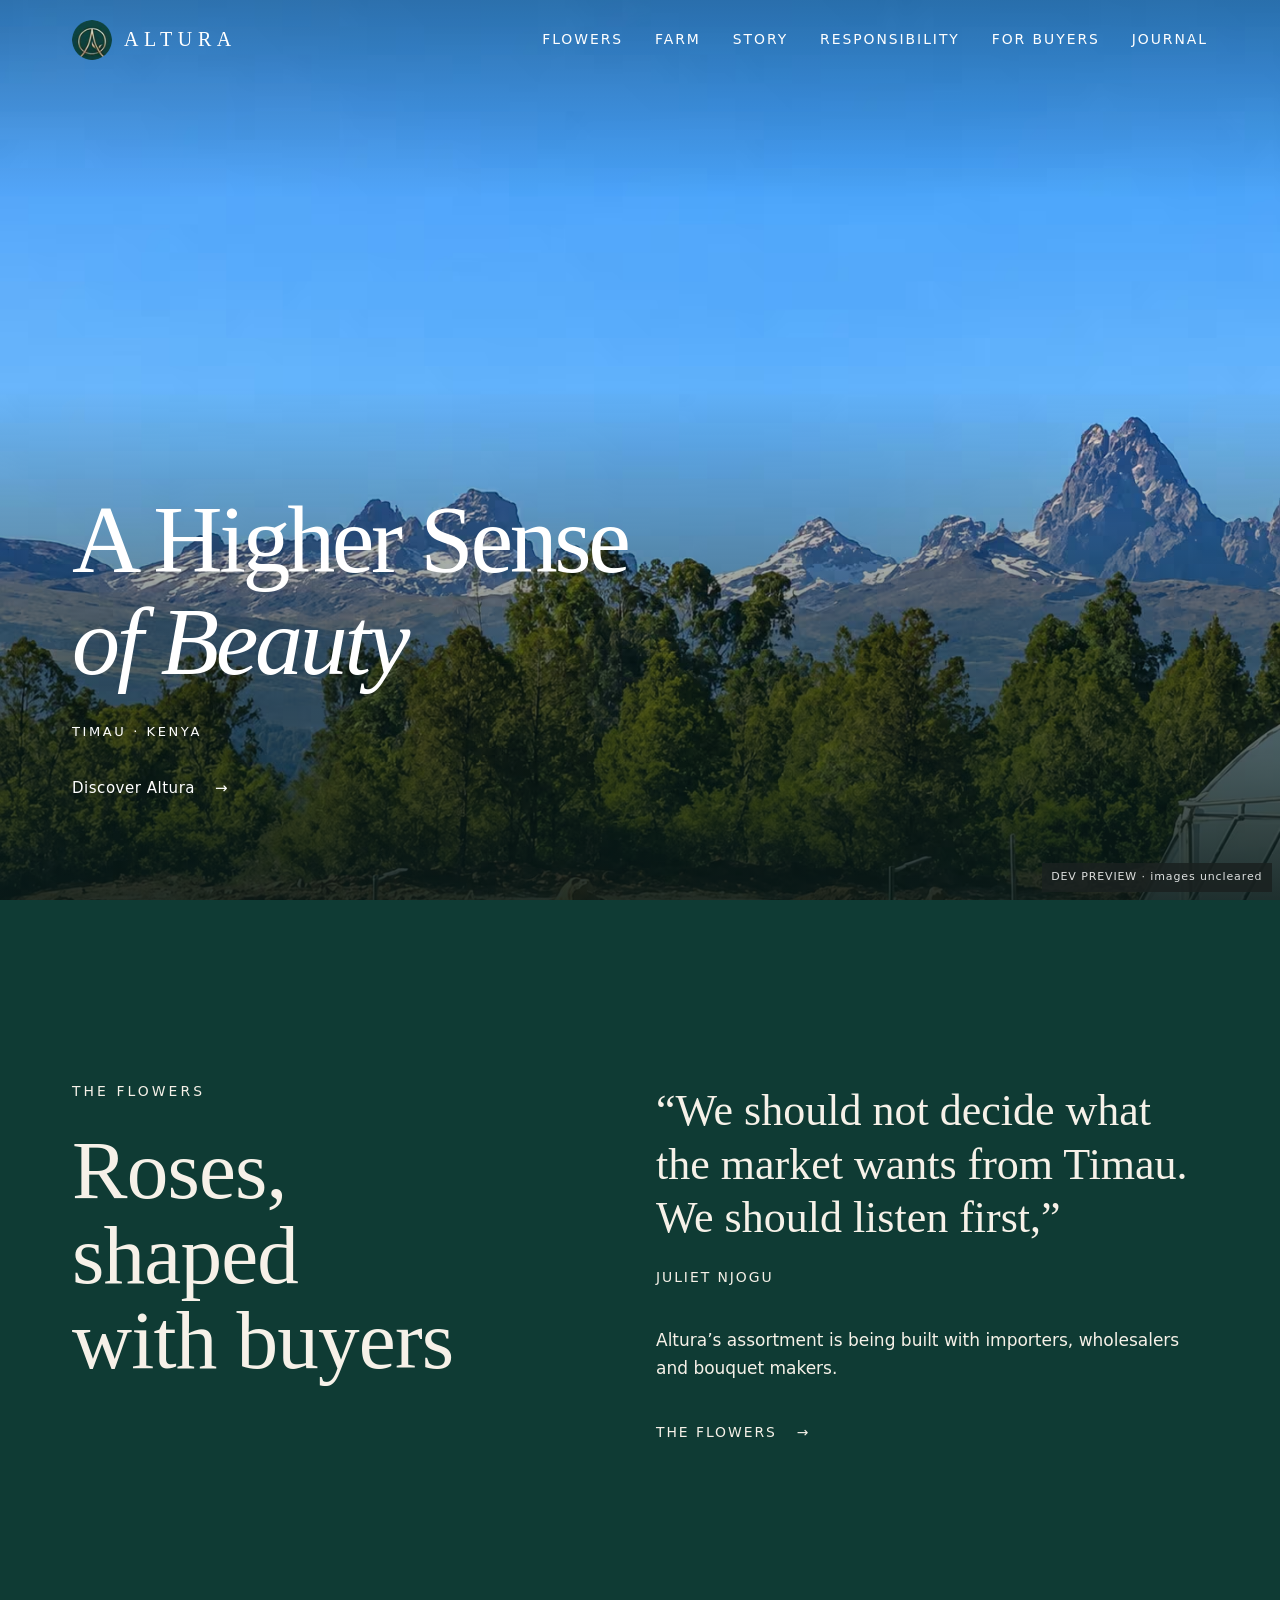
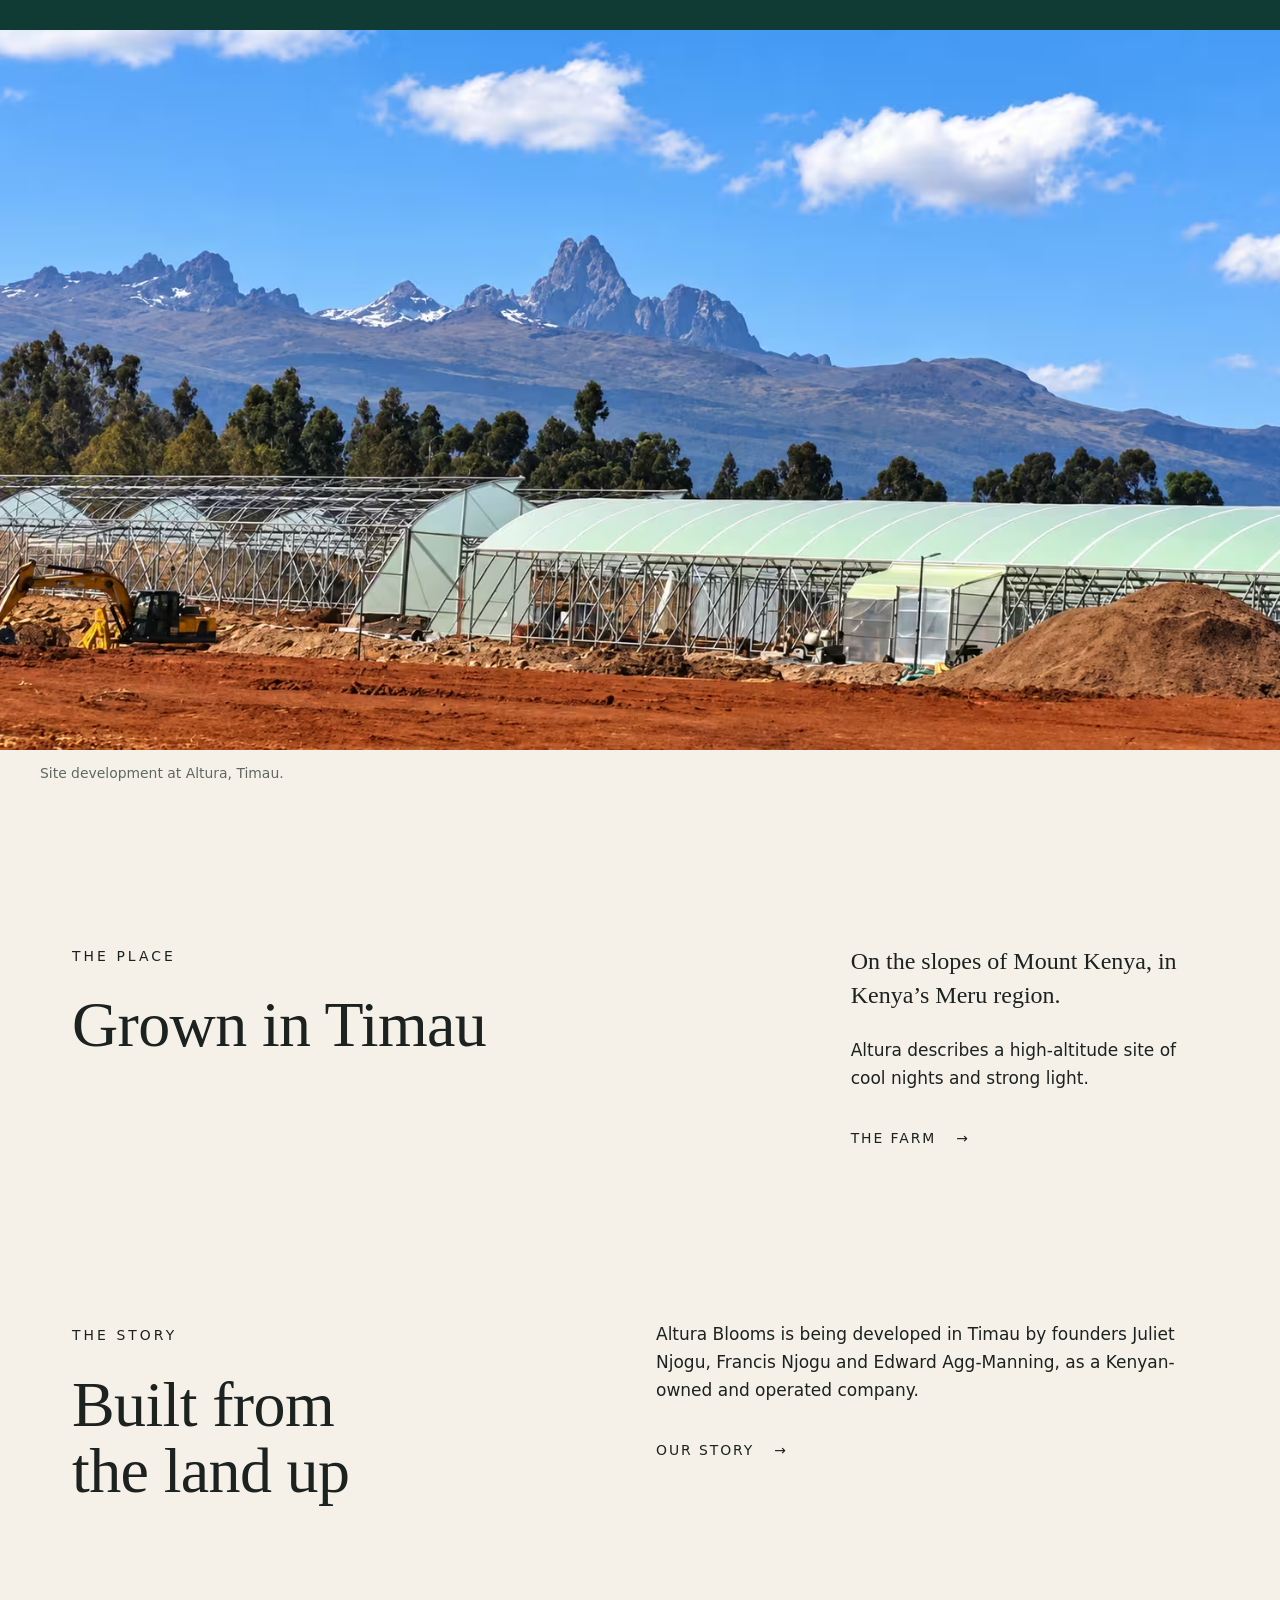
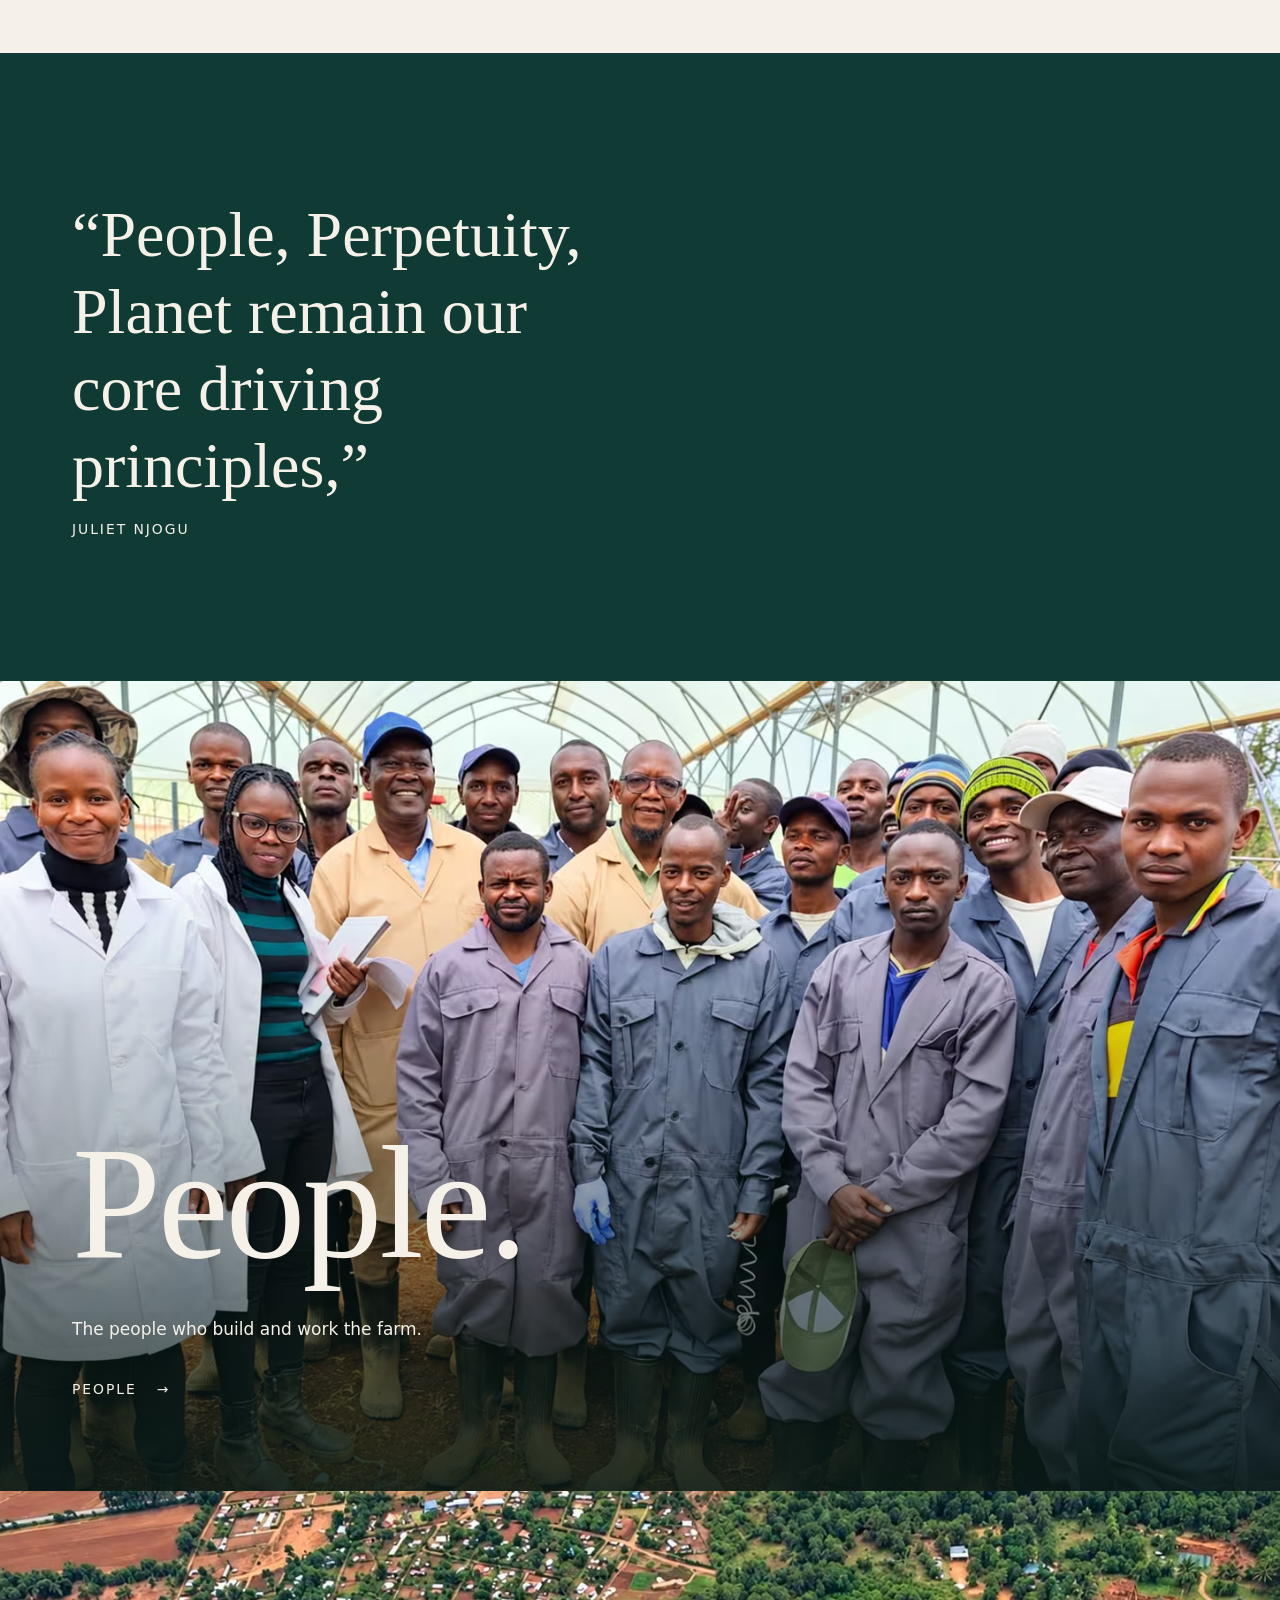
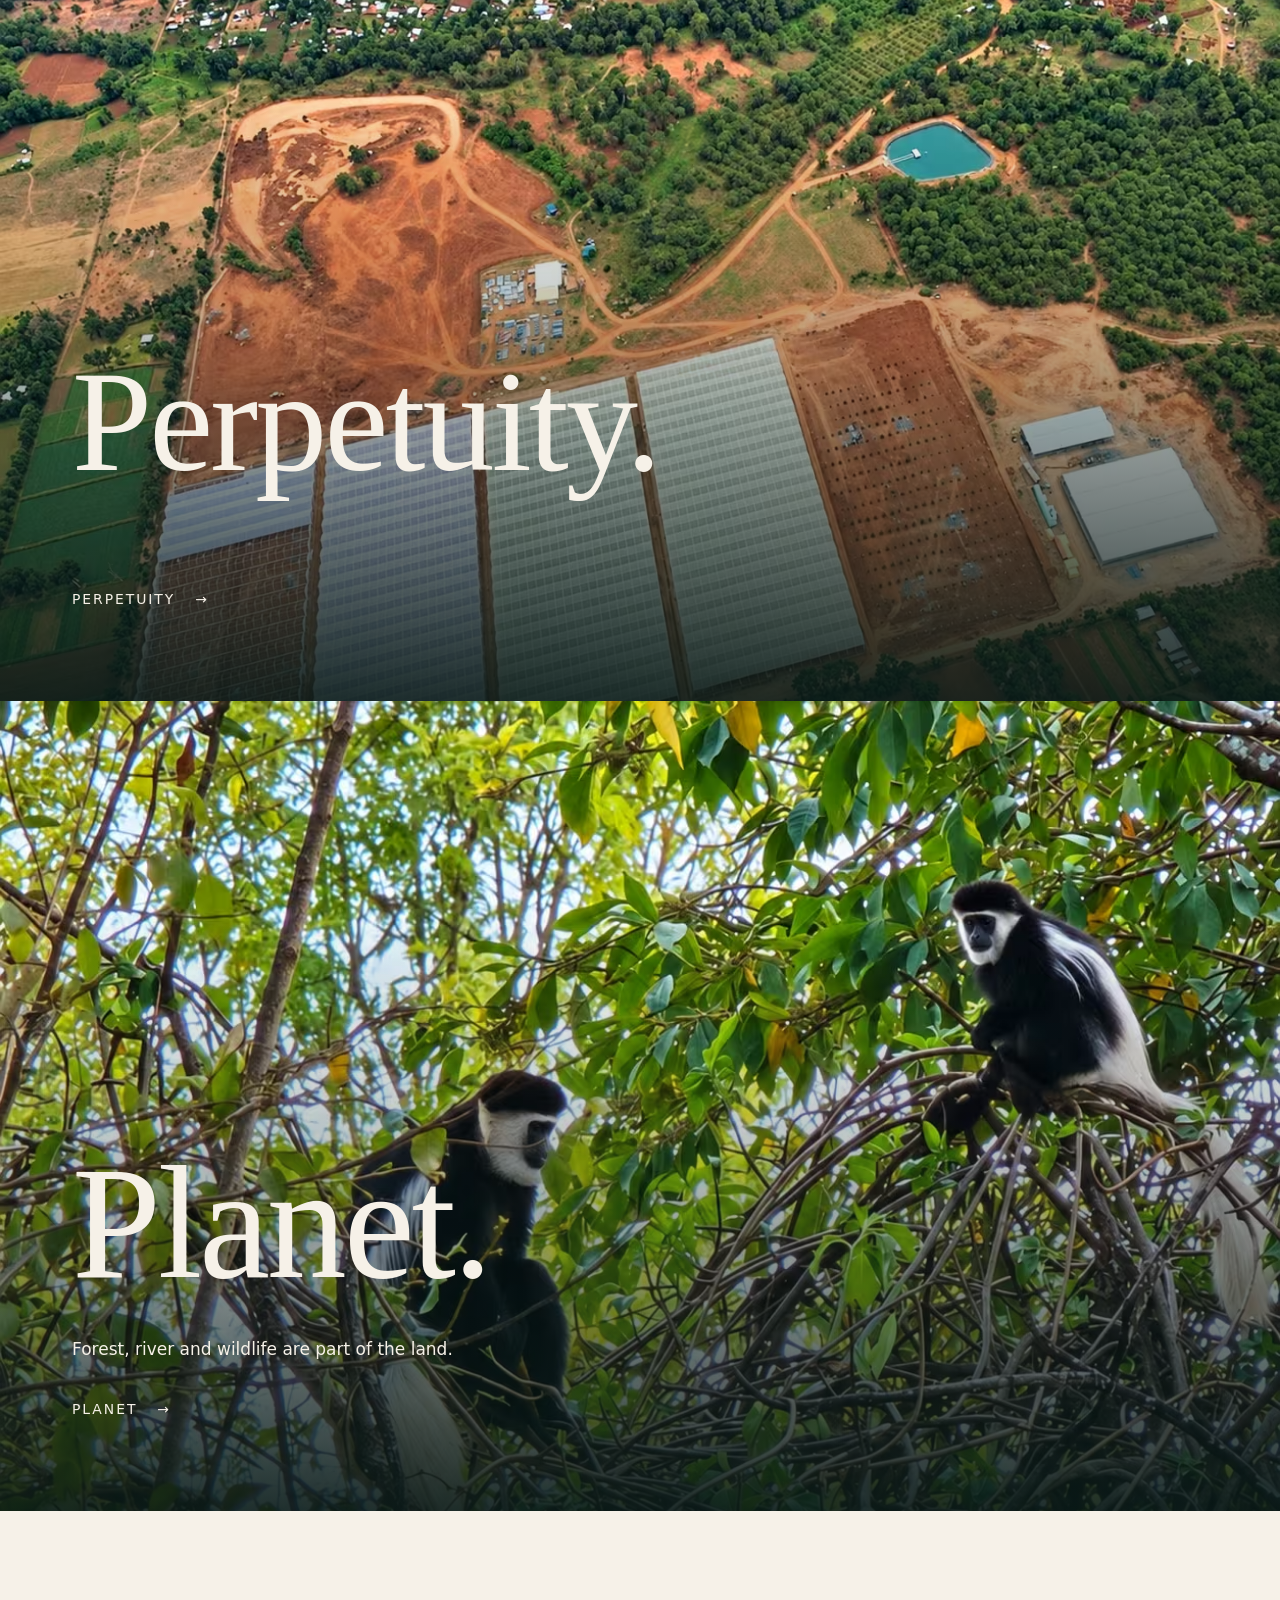
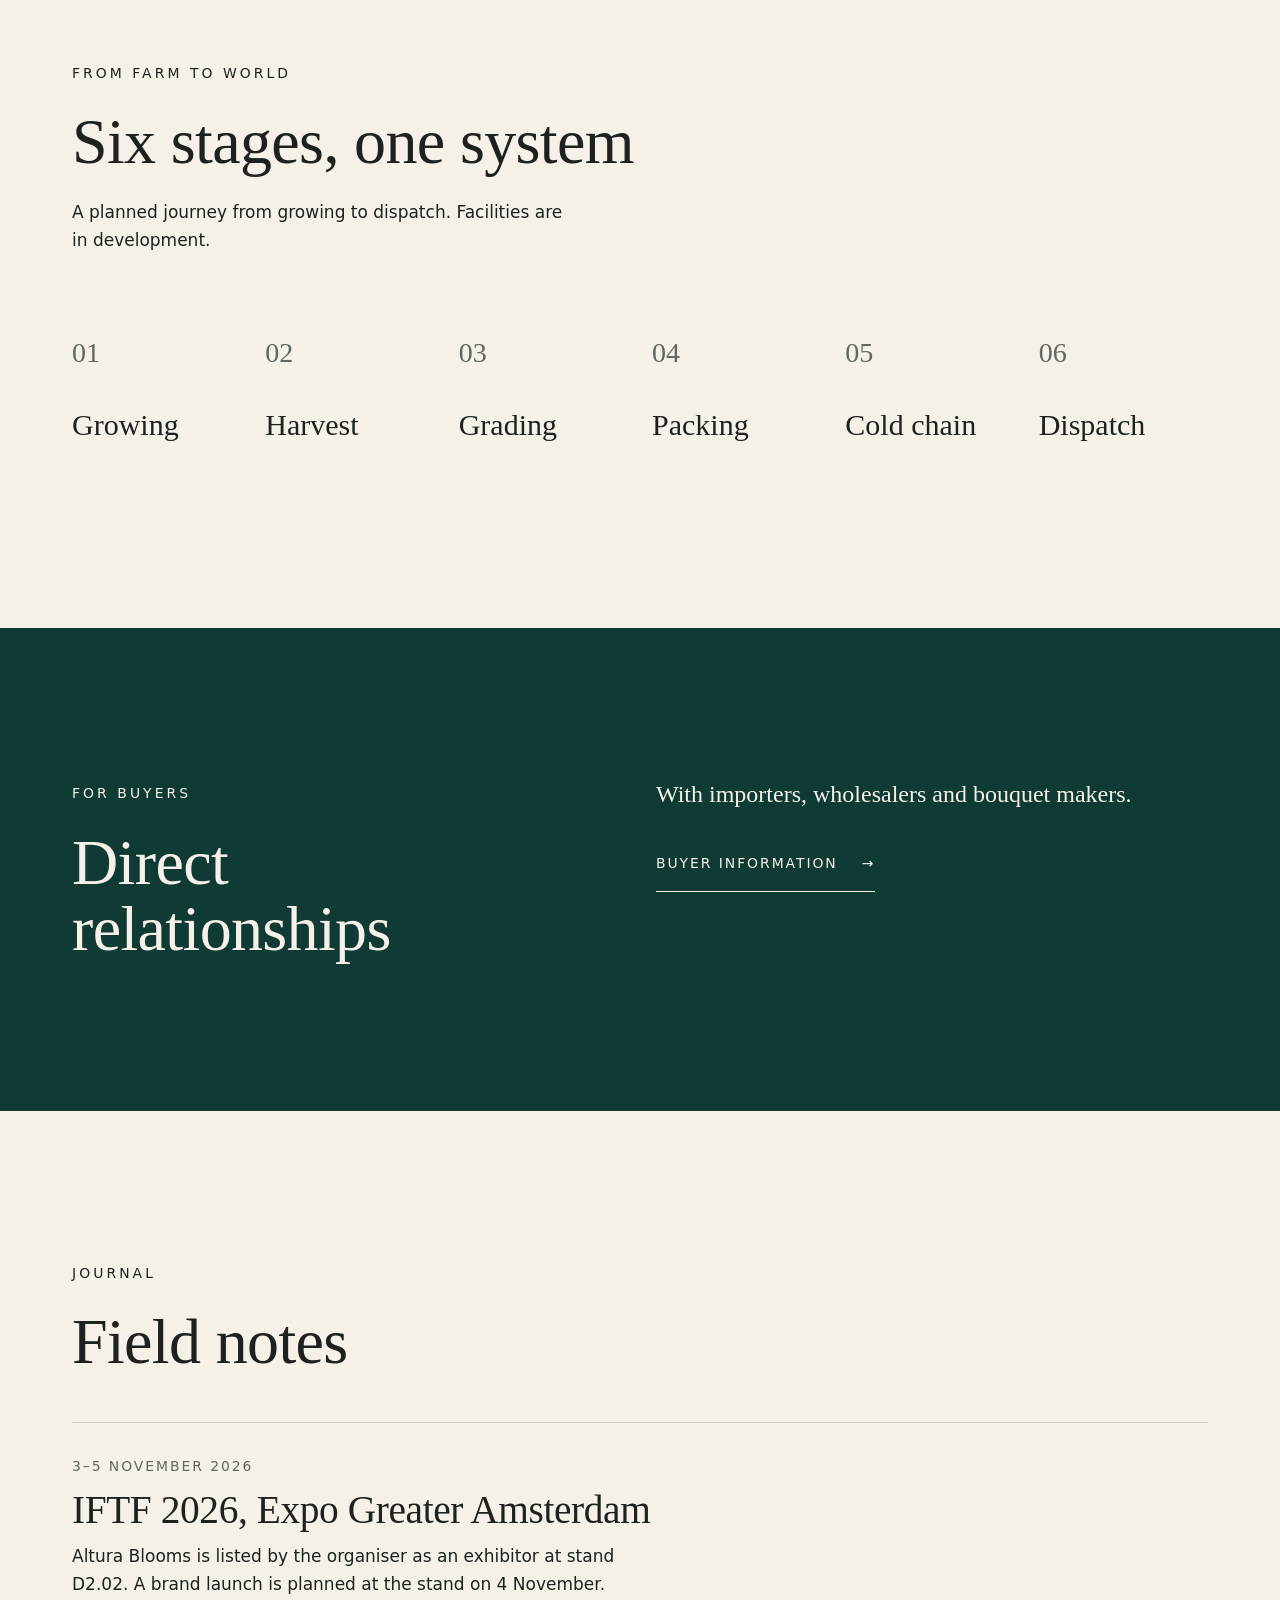
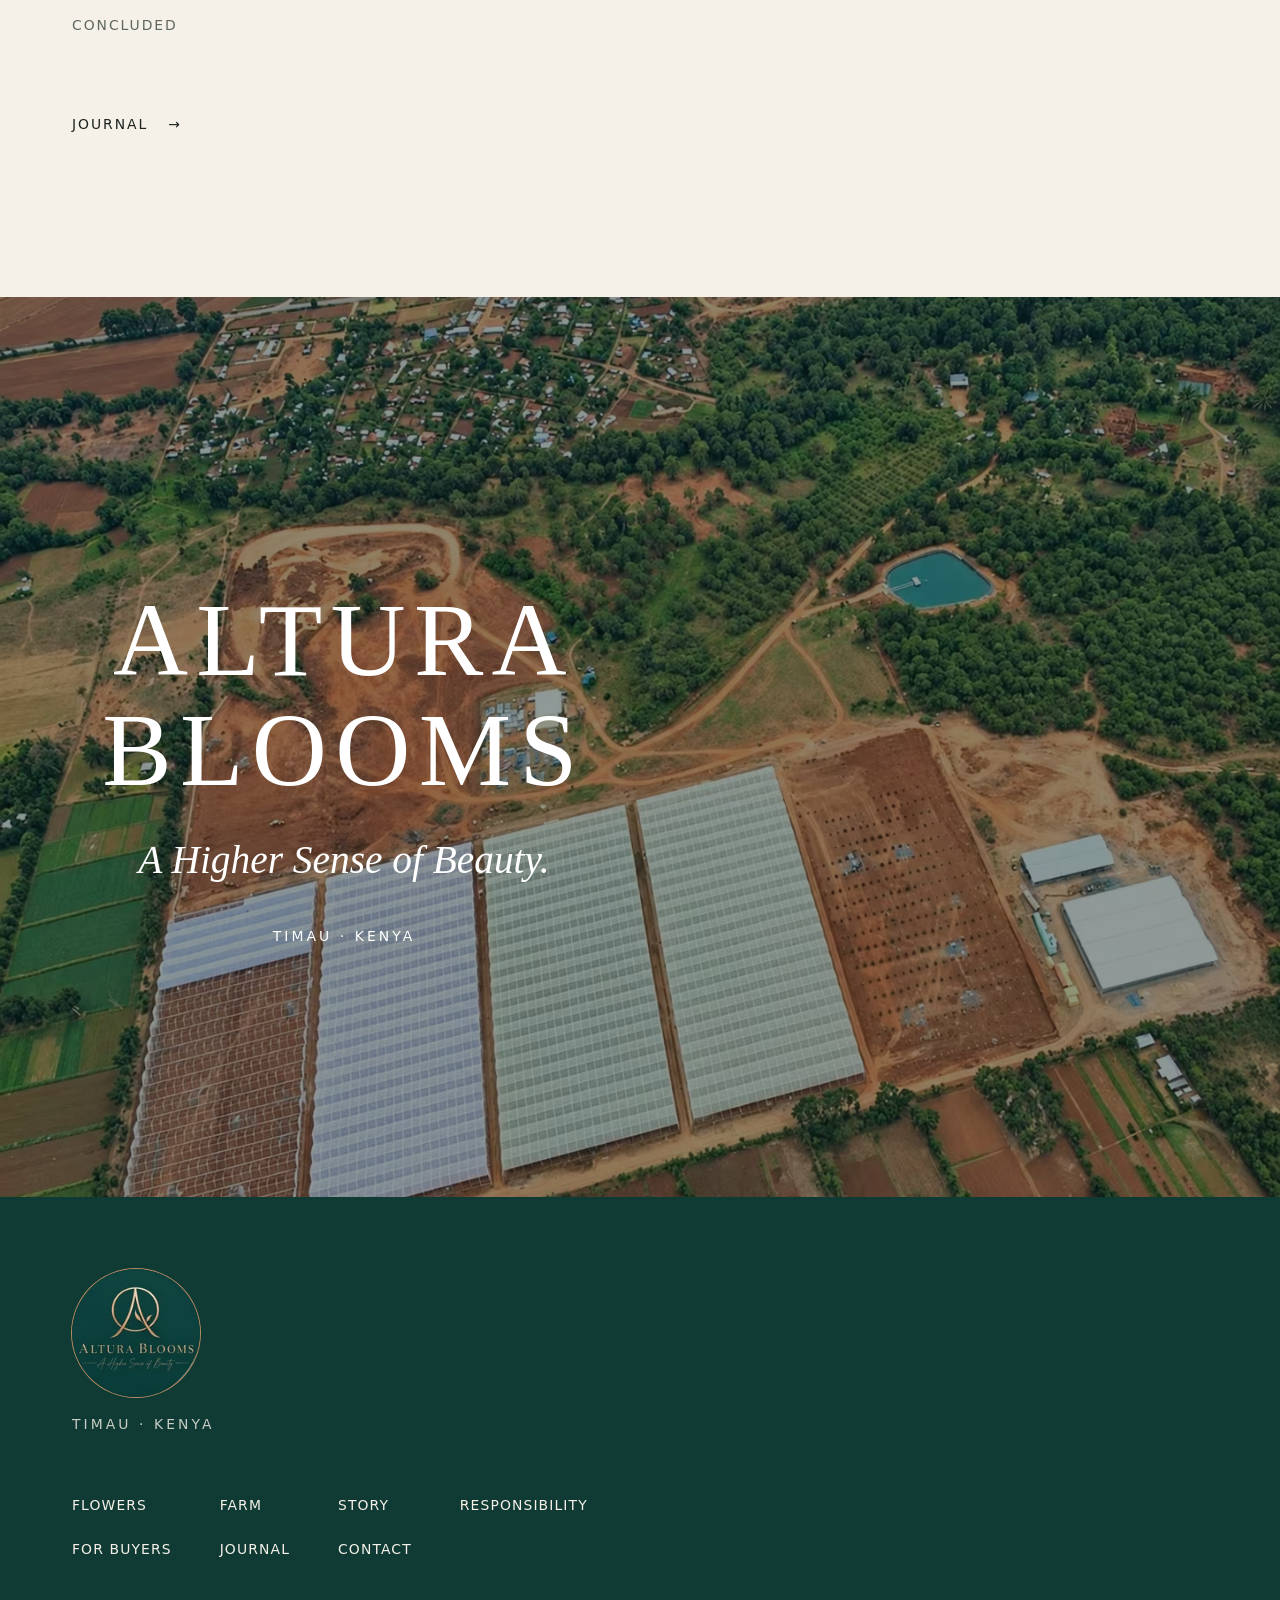
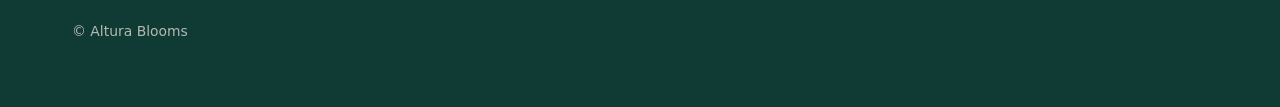
==== commit 9951f962: "Add files via upload" ====
--- a/index.html
+++ b/index.html
@@ -21,30 +21,28 @@
 <script>document.documentElement.classList.add('js')</script>
 <script type="application/ld+json">{"@context":"https://schema.org","@type":"Organization","name":"Altura Blooms","slogan":"A Higher Sense of Beauty","description":"Altura Blooms is developing a rose farm in Timau, Kenya, for the international professional flower market.","address":{"@type":"PostalAddress","addressLocality":"Timau","addressCountry":"KE"},"founder":[{"@type":"Person","name":"Juliet Njogu"},{"@type":"Person","name":"Francis Njogu"},{"@type":"Person","name":"Edward Agg-Manning"}]}</script>
 </head>
-<body>
+<body class="home">
 <a class="skip-link" href="#main">Skip to content</a>
 <header class="site-header" data-over-hero>
   <div class="site-header__bar">
-    <a class="wordmark" href="index.html" aria-label="Altura Blooms, home"><img class="wordmark__mark" src="assets/logos/web/monogram-96.webp" srcset="assets/logos/web/monogram-48.webp 48w, assets/logos/web/monogram-96.webp 96w" sizes="40px" width="40" height="40" alt=""><span>Altura</span></a>
+    <a class="wordmark" href="index.html" aria-label="Altura Blooms, home"><img class="wordmark__mark" src="assets/logos/web/monogram-96.webp" srcset="assets/logos/web/monogram-48.webp 48w, assets/logos/web/monogram-96.webp 96w, assets/logos/web/monogram-144.webp 144w" sizes="40px" width="40" height="40" alt=""><span>Altura</span></a>
     <nav class="nav-desktop" aria-label="Primary"><ul><li><a href="pages/flowers/index.html">Flowers</a></li><li><a href="pages/farm/index.html">Farm</a></li><li><a href="pages/story/index.html">Story</a></li><li><a href="pages/responsibility/index.html">Responsibility</a></li><li><a href="pages/buyers/index.html">For Buyers</a></li><li><a href="pages/journal/index.html">Journal</a></li></ul></nav>
-    <a class="btn header-enquire" href="pages/buyers/enquiry.html">Enquire</a>
     <button class="menu-toggle" type="button" aria-expanded="false" aria-controls="menu-panel"><span class="menu-toggle__label">Menu</span><span class="menu-toggle__bars" aria-hidden="true"></span></button>
   </div>
   <nav class="menu-panel" id="menu-panel" aria-label="Menu"><ul><li><a href="pages/flowers/index.html">Flowers</a></li><li><a href="pages/farm/index.html">Our Farm</a></li><li><a href="pages/story/index.html">Our Story</a></li><li><a href="pages/responsibility/index.html">People · Perpetuity · Planet</a></li><li><a href="pages/buyers/index.html">For Buyers</a></li><li><a href="pages/journal/index.html">Journal</a></li><li><a href="pages/contact/index.html">Contact</a></li></ul><p class="menu-panel__foot">Timau · Kenya</p></nav>
 </header>
 <main id="main">
 
-<section class="hero" aria-labelledby="hero-title">
+<section class="hero hero--home" aria-labelledby="hero-title">
   <div class="media"><picture><source type="image/avif" srcset="assets/images/web/mountain-treeline-480.avif 480w, assets/images/web/mountain-treeline-800.avif 800w, assets/images/web/mountain-treeline-1200.avif 1200w, assets/images/web/mountain-treeline-1448.avif 1448w" sizes="100vw"><source type="image/webp" srcset="assets/images/web/mountain-treeline-480.webp 480w, assets/images/web/mountain-treeline-800.webp 800w, assets/images/web/mountain-treeline-1200.webp 1200w, assets/images/web/mountain-treeline-1448.webp 1448w" sizes="100vw"><img src="assets/images/web/mountain-treeline-1200.webp" srcset="assets/images/web/mountain-treeline-480.webp 480w, assets/images/web/mountain-treeline-800.webp 800w, assets/images/web/mountain-treeline-1200.webp 1200w, assets/images/web/mountain-treeline-1448.webp 1448w" sizes="100vw" width="1448" height="1086" alt="Snow-capped peaks of Mount Kenya above a treeline, with the Altura site in the foreground" style="object-position:88% 50%" fetchpriority="high" decoding="sync" data-dev-image></picture></div>
   <div class="hero__inner">
-    <p class="hero__brand">Altura Blooms</p>
-    <h1 class="hero__title tagline" id="hero-title">A Higher Sense of Beauty</h1>
+    <h1 class="hero__title" id="hero-title"><span>A Higher Sense</span> <em>of Beauty</em></h1>
     <p class="hero__place">Timau · Kenya</p>
-    <a class="link-arrow" href="pages/farm/index.html">Discover the Farm</a>
+    <a class="link-arrow" href="#flowers">Discover Altura</a>
   </div>
 </section>
 
-<section class="section section--dark" aria-labelledby="flowers-h">
+<section class="section section--dark flowers-intro" id="flowers" tabindex="-1" aria-labelledby="flowers-h">
   <div class="container split">
     <div>
       <span class="eyebrow" data-reveal>The Flowers</span>
@@ -52,13 +50,13 @@
     </div>
     <div class="stack">
       <blockquote data-reveal><p>“We should not decide what the market wants from Timau. We should listen first,”</p><footer>Juliet Njogu</footer></blockquote>
-      <p data-reveal>Altura’s assortment is being built with importers, wholesalers and bouquet makers, not before them.</p>
+      <p data-reveal>Altura’s assortment is being built with importers, wholesalers and bouquet makers.</p>
       <a class="link-arrow" href="pages/flowers/index.html" data-reveal>The Flowers</a>
     </div>
   </div>
 </section>
 
-<section class="section--flush" aria-labelledby="place-h">
+<section class="section--flush place-chapter" aria-labelledby="place-h">
   <figure class="bleed">
     <div class="media media--cinema"><picture><source type="image/avif" srcset="assets/images/web/greenhouses-mountain-480.avif 480w, assets/images/web/greenhouses-mountain-800.avif 800w, assets/images/web/greenhouses-mountain-1200.avif 1200w, assets/images/web/greenhouses-mountain-1600.avif 1600w, assets/images/web/greenhouses-mountain-1731.avif 1731w" sizes="100vw"><source type="image/webp" srcset="assets/images/web/greenhouses-mountain-480.webp 480w, assets/images/web/greenhouses-mountain-800.webp 800w, assets/images/web/greenhouses-mountain-1200.webp 1200w, assets/images/web/greenhouses-mountain-1600.webp 1600w, assets/images/web/greenhouses-mountain-1731.webp 1731w" sizes="100vw"><img src="assets/images/web/greenhouses-mountain-1200.webp" srcset="assets/images/web/greenhouses-mountain-480.webp 480w, assets/images/web/greenhouses-mountain-800.webp 800w, assets/images/web/greenhouses-mountain-1200.webp 1200w, assets/images/web/greenhouses-mountain-1600.webp 1600w, assets/images/web/greenhouses-mountain-1731.webp 1731w" sizes="100vw" width="1731" height="909" alt="Greenhouse structures under construction on red earth, with the peaks of Mount Kenya behind" style="object-position:60% 50%" loading="lazy" decoding="async" data-dev-image></picture></div>
     <figcaption>Site development at Altura, Timau.</figcaption>
@@ -90,11 +88,12 @@
 
 <section aria-label="People, Perpetuity, Planet">
   <div class="section section--dark principle-lead"><div class="container"><blockquote data-reveal><p>“People, Perpetuity, Planet remain our core driving principles,”</p><footer>Juliet Njogu</footer></blockquote></div></div>
-  <div class="principle">
+  <div class="principle principle--people">
     <div class="media"><picture><source type="image/avif" srcset="assets/images/web/team-greenhouse-480.avif 480w, assets/images/web/team-greenhouse-800.avif 800w, assets/images/web/team-greenhouse-1200.avif 1200w, assets/images/web/team-greenhouse-1448.avif 1448w" sizes="100vw"><source type="image/webp" srcset="assets/images/web/team-greenhouse-480.webp 480w, assets/images/web/team-greenhouse-800.webp 800w, assets/images/web/team-greenhouse-1200.webp 1200w, assets/images/web/team-greenhouse-1448.webp 1448w" sizes="100vw"><img src="assets/images/web/team-greenhouse-1200.webp" srcset="assets/images/web/team-greenhouse-480.webp 480w, assets/images/web/team-greenhouse-800.webp 800w, assets/images/web/team-greenhouse-1200.webp 1200w, assets/images/web/team-greenhouse-1448.webp 1448w" sizes="100vw" width="1448" height="1086" alt="A group of Altura team members in work clothing inside a greenhouse" style="object-position:50% 30%" loading="lazy" decoding="async" data-dev-image></picture></div>
     <div class="principle__inner"><h2 class="principle__word" data-reveal>People.</h2><p class="principle__text" data-reveal>The people who build and work the farm.</p><a class="link-arrow" href="pages/responsibility/people.html" data-reveal>People</a></div>
   </div>
-  <div class="principle principle--plain">
+  <div class="principle principle--land">
+    <div class="media"><picture><source type="image/avif" srcset="assets/images/web/farm-aerial-480.avif 480w, assets/images/web/farm-aerial-800.avif 800w, assets/images/web/farm-aerial-1200.avif 1200w, assets/images/web/farm-aerial-1448.avif 1448w" sizes="100vw"><source type="image/webp" srcset="assets/images/web/farm-aerial-480.webp 480w, assets/images/web/farm-aerial-800.webp 800w, assets/images/web/farm-aerial-1200.webp 1200w, assets/images/web/farm-aerial-1448.webp 1448w" sizes="100vw"><img src="assets/images/web/farm-aerial-1200.webp" srcset="assets/images/web/farm-aerial-480.webp 480w, assets/images/web/farm-aerial-800.webp 800w, assets/images/web/farm-aerial-1200.webp 1200w, assets/images/web/farm-aerial-1448.webp 1448w" sizes="100vw" width="1448" height="1086" alt="Greenhouse development and red earth beside farmland and forest at the Altura site" style="object-position:65% 35%" loading="lazy" decoding="async" data-dev-image></picture></div>
     <div class="principle__inner"><h2 class="principle__word" data-reveal>Perpetuity.</h2><p class="principle__text" data-reveal>A long-term, generational intention.</p><a class="link-arrow" href="pages/responsibility/perpetuity.html" data-reveal>Perpetuity</a></div>
   </div>
   <div class="principle">
@@ -106,7 +105,7 @@
 <section class="section" aria-labelledby="journey-h">
   <div class="container">
     <div class="section-head"><span class="eyebrow" data-reveal>From Farm to World</span><h2 id="journey-h" data-reveal>Six stages, one system</h2>
-      <p style="margin-top:var(--space-5)" data-reveal>Altura is developing facilities for every stage, planned as an integrated production-to-dispatch system. They are in development.</p></div>
+      <p style="margin-top:var(--space-5)" data-reveal>A planned journey from growing to dispatch. Facilities are in development.</p></div>
     <ol class="journey" data-reveal><li>Growing</li><li>Harvest</li><li>Grading</li><li>Packing</li><li>Cold chain</li><li>Dispatch</li></ol>
   </div>
 </section>
@@ -116,7 +115,7 @@
     <div><span class="eyebrow" data-reveal>For Buyers</span><h2 id="buyers-h" data-reveal style="margin-top:var(--space-5)">Direct relationships</h2></div>
     <div class="stack">
       <p class="lede" data-reveal>With importers, wholesalers and bouquet makers.</p>
-      <a class="btn" href="pages/buyers/index.html" data-reveal>For Buyers</a>
+      <a class="btn" href="pages/buyers/index.html" data-reveal>Buyer information</a>
     </div>
   </div>
 </section>
@@ -136,7 +135,7 @@
 
 <section class="finale" aria-label="Altura Blooms">
   <div class="media"><picture><source type="image/avif" srcset="assets/images/web/farm-aerial-480.avif 480w, assets/images/web/farm-aerial-800.avif 800w, assets/images/web/farm-aerial-1200.avif 1200w, assets/images/web/farm-aerial-1448.avif 1448w" sizes="100vw"><source type="image/webp" srcset="assets/images/web/farm-aerial-480.webp 480w, assets/images/web/farm-aerial-800.webp 800w, assets/images/web/farm-aerial-1200.webp 1200w, assets/images/web/farm-aerial-1448.webp 1448w" sizes="100vw"><img src="assets/images/web/farm-aerial-1200.webp" srcset="assets/images/web/farm-aerial-480.webp 480w, assets/images/web/farm-aerial-800.webp 800w, assets/images/web/farm-aerial-1200.webp 1200w, assets/images/web/farm-aerial-1448.webp 1448w" sizes="100vw" width="1448" height="1086" alt="Aerial view of the Altura site: greenhouse structures and cleared red earth beside farmland and forest" style="object-position:50% 50%" loading="lazy" decoding="async" data-dev-image></picture></div>
-  <div class="container"><img class="finale__mark" src="assets/logos/web/monogram-144.webp" width="96" height="96" alt="" loading="lazy"><p class="finale__name">Altura Blooms</p><p class="finale__tag">A Higher Sense of Beauty.</p><p class="finale__place">Timau · Kenya</p></div>
+  <div class="container"><p class="finale__name">Altura Blooms</p><p class="finale__tag">A Higher Sense of Beauty.</p><p class="finale__place">Timau · Kenya</p></div>
 </section>
 </main>
 <footer class="site-footer">
@@ -144,10 +143,13 @@
     <img class="site-footer__emblem" src="assets/logos/web/emblem-160.webp" srcset="assets/logos/web/emblem-160.webp 160w, assets/logos/web/emblem-320.webp 320w" sizes="160px" width="160" height="160" alt="Altura Blooms — A Higher Sense of Beauty" loading="lazy">
     <p class="site-footer__place">Timau · Kenya</p>
     <nav aria-label="Footer"><ul><li><a href="pages/flowers/index.html">Flowers</a></li><li><a href="pages/farm/index.html">Farm</a></li><li><a href="pages/story/index.html">Story</a></li><li><a href="pages/responsibility/index.html">Responsibility</a></li><li><a href="pages/buyers/index.html">For Buyers</a></li><li><a href="pages/journal/index.html">Journal</a></li><li><a href="pages/contact/index.html">Contact</a></li></ul></nav>
+    
     <small>© Altura Blooms</small>
   </div>
 </footer>
-<div class="dev-flag" aria-hidden="true">DEV PREVIEW · images uncleared</div>
+<div class="dev-flag">DEV PREVIEW · images uncleared</div>
 <script src="js/altura.js" defer></script>
+
+
 </body>
 </html>
--- a/css/altura.css
+++ b/css/altura.css
@@ -250,14 +250,12 @@
 .check input { width: 1.5rem; height: 1.5rem; min-height: 0; flex: none; margin-top: 0.1rem; }
 .form-note { border-left: 2px solid var(--altura-gold); padding-left: var(--space-4); font-size: var(--step--1); }
 /* Quiet reveal only. Nothing hidden unless JS is running. */
-.js [data-reveal] { opacity: 0; transform: translateY(0.75rem); transition: opacity var(--duration-3) var(--ease), transform var(--duration-3) var(--ease); }
-.js [data-reveal].is-visible { opacity: 1; transform: none; }
-.hero .media img { animation: settle 2.4s var(--ease) both; }
-@keyframes settle { from { transform: scale(1.03); } to { transform: none; } }
+.reveal-ready [data-reveal] { opacity: 0; transform: translateY(0.75rem); transition: opacity var(--duration-3) var(--ease), transform var(--duration-3) var(--ease); }
+.reveal-ready [data-reveal].is-visible { opacity: 1; transform: none; }
 @media (prefers-reduced-motion: reduce) {
   html { scroll-behavior: auto; }
   *, *::before, *::after { animation: none !important; transition-duration: 0.01ms !important; }
-  .js [data-reveal] { opacity: 1; transform: none; }
+  .reveal-ready [data-reveal] { opacity: 1; transform: none; }
 }
 .visually-hidden { position: absolute !important; width: 1px; height: 1px; overflow: hidden; clip-path: inset(50%); white-space: nowrap; }
 .text-center { text-align: center; }
@@ -293,4 +291,111 @@
 }
 @media (min-width: 1440px) { .flower-card { flex-basis: 24%; } }
 @media (min-width: 1920px) { :root { --container: 104rem; } }
-/* wide screens keep restraint: text measure stays fixed */+/* wide screens keep restraint: text measure stays fixed */
+/* Local refinement: preserve the existing palette, routes and section sequence. */
+:root { --gutter: clamp(1.25rem, 6.15vw, 1.75rem); }
+html { scroll-padding-top: calc(var(--header-height) + 1.5rem); }
+body { overflow-x: clip; }
+.split > * { min-width: 0; }
+.eyebrow::before { display: none; }
+.link-arrow { border-bottom: 0; gap: 1.25rem; }
+.link-arrow:hover { text-decoration: underline; text-underline-offset: 0.5rem; }
+:focus-visible { outline-color: currentColor; }
+
+/* A single invitation, with room for the mountain above it. */
+.hero--home { min-height: max(36rem, 100svh); }
+.hero--home::after { background: linear-gradient(180deg, rgb(8 25 23 / .32), transparent 22%, transparent 43%, rgb(8 25 23 / .42) 66%, rgb(8 25 23 / .88)); }
+.hero--home .hero__inner { padding-top: 20rem; padding-bottom: calc(3.5rem + env(safe-area-inset-bottom)); }
+.hero--home .hero__title { max-width: none; font-size: clamp(2rem, 10.7vw, 4.75rem); line-height: 1.06; letter-spacing: -.035em; text-wrap: initial; }
+.hero--home .hero__title span, .hero--home .hero__title em { display: block; }
+.hero--home .hero__title em { font-weight: 400; }
+.hero--home .hero__place { margin-top: 1.75rem; font-size: .8125rem; letter-spacing: .2em; }
+.hero--home .link-arrow { margin-top: 1.5rem; text-transform: none; letter-spacing: .035em; font-size: .9375rem; }
+.hero--home .media img { object-position: 94% 50% !important; }
+.wordmark { font-size: 1.25rem; letter-spacing: .28em; }
+.wordmark__mark { display: block; flex: none; }
+.menu-toggle { justify-content: flex-end; }
+.menu-toggle__label { position: absolute; width: 1px; height: 1px; overflow: hidden; clip-path: inset(50%); white-space: nowrap; }
+.menu-panel a { padding-block: 1rem; }
+
+/* Give the buyer-listening idea the first sustained editorial pause. */
+.flowers-intro { padding-block: clamp(6rem, 20vw, 11rem); }
+.flowers-intro .split { gap: 3.5rem; }
+.flowers-intro .display--xl { font-size: clamp(3rem, 13.4vw, 7.5rem); line-height: 1.02; max-width: 12ch; }
+.flowers-intro blockquote { font-size: clamp(1.75rem, 7.2vw, 2.75rem); line-height: 1.22; }
+.flowers-intro blockquote footer { margin-top: 1.5rem; }
+.flowers-intro .stack > p { margin-top: 2.5rem; }
+.flowers-intro .stack > .link-arrow { margin-top: 1.75rem; }
+.place-chapter .media--cinema { aspect-ratio: 1 / 1; }
+.place-chapter .section { padding-block: clamp(5.5rem, 18vw, 10rem); }
+
+/* Sequential chapters; let photographs and words each have their own space. */
+.home .principle { display: flex; flex-direction: column; align-items: stretch; min-height: 0; }
+.home .principle .media { position: relative; inset: auto; z-index: auto; aspect-ratio: 4 / 5; }
+.home .principle--people .media { aspect-ratio: 4 / 3; }
+.home .principle::after { display: none; }
+.home .principle__inner { padding-block: 4rem 6rem; }
+.home .principle__word { font-size: clamp(4.5rem, 21vw, 10rem); line-height: 1.05; }
+.home .principle--land .principle__word { font-size: clamp(3.25rem, 14.3vw, 9rem); }
+.home .principle__text { margin-top: 1.75rem; }
+.home .principle__inner .link-arrow { margin-top: 1.5rem; }
+.home .principle--land { background: var(--altura-ivory); color: var(--altura-charcoal); }
+.home .principle-lead blockquote { max-width: 24ch; font-size: clamp(2rem, 8vw, 4rem); }
+.home .principle-lead { padding-block: clamp(5.5rem, 18vw, 9rem); }
+.home .journey { border: 0; }
+.home .journey li { padding-block: 1.75rem; border: 0; gap: 1.5rem; font-size: clamp(2rem, 7.5vw, 2.75rem); }
+.home .journey li::before { color: var(--altura-muted); font-family: var(--font-display); font-size: 1.75rem; min-width: 2.5rem; letter-spacing: 0; }
+.home [aria-labelledby="buyers-h"] .btn { justify-content: space-between; padding-inline: 0; border-width: 0 0 1px; min-width: 13rem; min-height: 3.5rem; }
+.home [aria-labelledby="buyers-h"] .btn::after { content: '→'; margin-left: 1.5rem; }
+.home .status { border: 0; padding: 0; color: var(--altura-muted); }
+.entry time { color: var(--altura-muted); }
+.section--dark .entry time, .section--dark .status { color: var(--altura-peach); }
+.finale__name { font-size: clamp(2.5rem, 11vw, 6.5rem); letter-spacing: .08em; }
+.finale__mark { display: none; }
+.site-footer { padding-bottom: calc(4rem + env(safe-area-inset-bottom)); }
+.site-footer nav a { border: 0; letter-spacing: .08em; }
+.dev-flag { bottom: max(.5rem, env(safe-area-inset-bottom)); font-size: .6875rem; }
+.field input, .field select { min-height: 3.5rem; background: transparent; }
+.form fieldset { gap: 2rem; }
+
+@media (min-width: 768px) {
+  :root { --gutter: 2.5rem; }
+  .hero--home .hero__title { font-size: clamp(4.5rem, 7.5vw, 8rem); }
+  .hero--home .hero__inner { padding-bottom: clamp(4rem, 7vw, 8rem); }
+  .hero--home .media img { object-position: 94% 50% !important; }
+  .flowers-intro .split { gap: 2rem; }
+  .flowers-intro .display--xl { font-size: clamp(3.25rem, 6.5vw, 6.75rem); }
+  .flowers-intro .stack { padding-top: .5rem; }
+  .place-chapter .media--cinema { aspect-ratio: 16 / 9; }
+  .home .principle { position: relative; min-height: 90svh; justify-content: flex-end; color: var(--altura-ivory); }
+  .home .principle .media { position: absolute; inset: 0; z-index: -2; aspect-ratio: auto; }
+  .home .principle::after { display: block; background: linear-gradient(to top, rgb(8 25 23 / .9), rgb(8 25 23 / .25) 45%, transparent 75%); }
+  .home .principle__inner { padding-block: 5rem; }
+  .home .principle--people .media img { object-position: 50% 0% !important; }
+  .home .principle:last-child .media img { object-position: 50% 15% !important; }
+  .home .journey { display: grid; grid-template-columns: repeat(3, 1fr); gap: 2rem; }
+  .home .journey li { display: block; font-size: 2rem; }
+  .home .journey li::before { display: block; margin-bottom: 1.5rem; }
+}
+@media (min-width: 1024px) and (max-width: 1279px) {
+  .nav-desktop ul { gap: 1.25rem; }
+  .nav-desktop a { letter-spacing: .08em; }
+}
+@media (min-width: 1280px) {
+  .home .journey { grid-template-columns: repeat(6, 1fr); gap: 1.5rem; }
+  .home .journey li { font-size: 1.875rem; }
+}
+@media (min-width: 1440px) { :root { --gutter: 4rem; } }
+.buyer-conversation { margin-top: 2.5rem; }
+.buyer-conversation h2 { max-width: 16ch; margin-bottom: 1.5rem; }
+.buyer-whatsapp { margin-top: 1.5rem; max-width: 34rem; }
+.whatsapp-action { display: inline-flex; align-items: center; gap: .75rem; min-height: 52px; padding-block: .75rem; color: var(--altura-deep-green); background: transparent; border: 0; font: inherit; text-align: left; text-decoration: none; }
+.whatsapp-action img { flex: none; width: 24px; height: 24px; }
+.whatsapp-action:not(:disabled):hover { text-decoration: underline; text-underline-offset: .3em; }
+.whatsapp-action:disabled { opacity: 1; color: var(--altura-muted); cursor: default; }
+.whatsapp-action:focus-visible { outline: 2px solid currentColor; outline-offset: 5px; }
+.whatsapp-note { font-size: 1rem; line-height: 1.65; color: var(--altura-muted); max-width: 44ch; }
+.whatsapp-message { white-space: pre-wrap; overflow-wrap: anywhere; font: inherit; line-height: 1.65; margin-block: 1.5rem; padding: 1.25rem; border-left: 2px solid var(--altura-gold); }
+[data-whatsapp-preview] { margin-top: 2rem; }
+[hidden] { display: none !important; }
+.site-footer .whatsapp-action { color: inherit; margin-block: 1rem; }
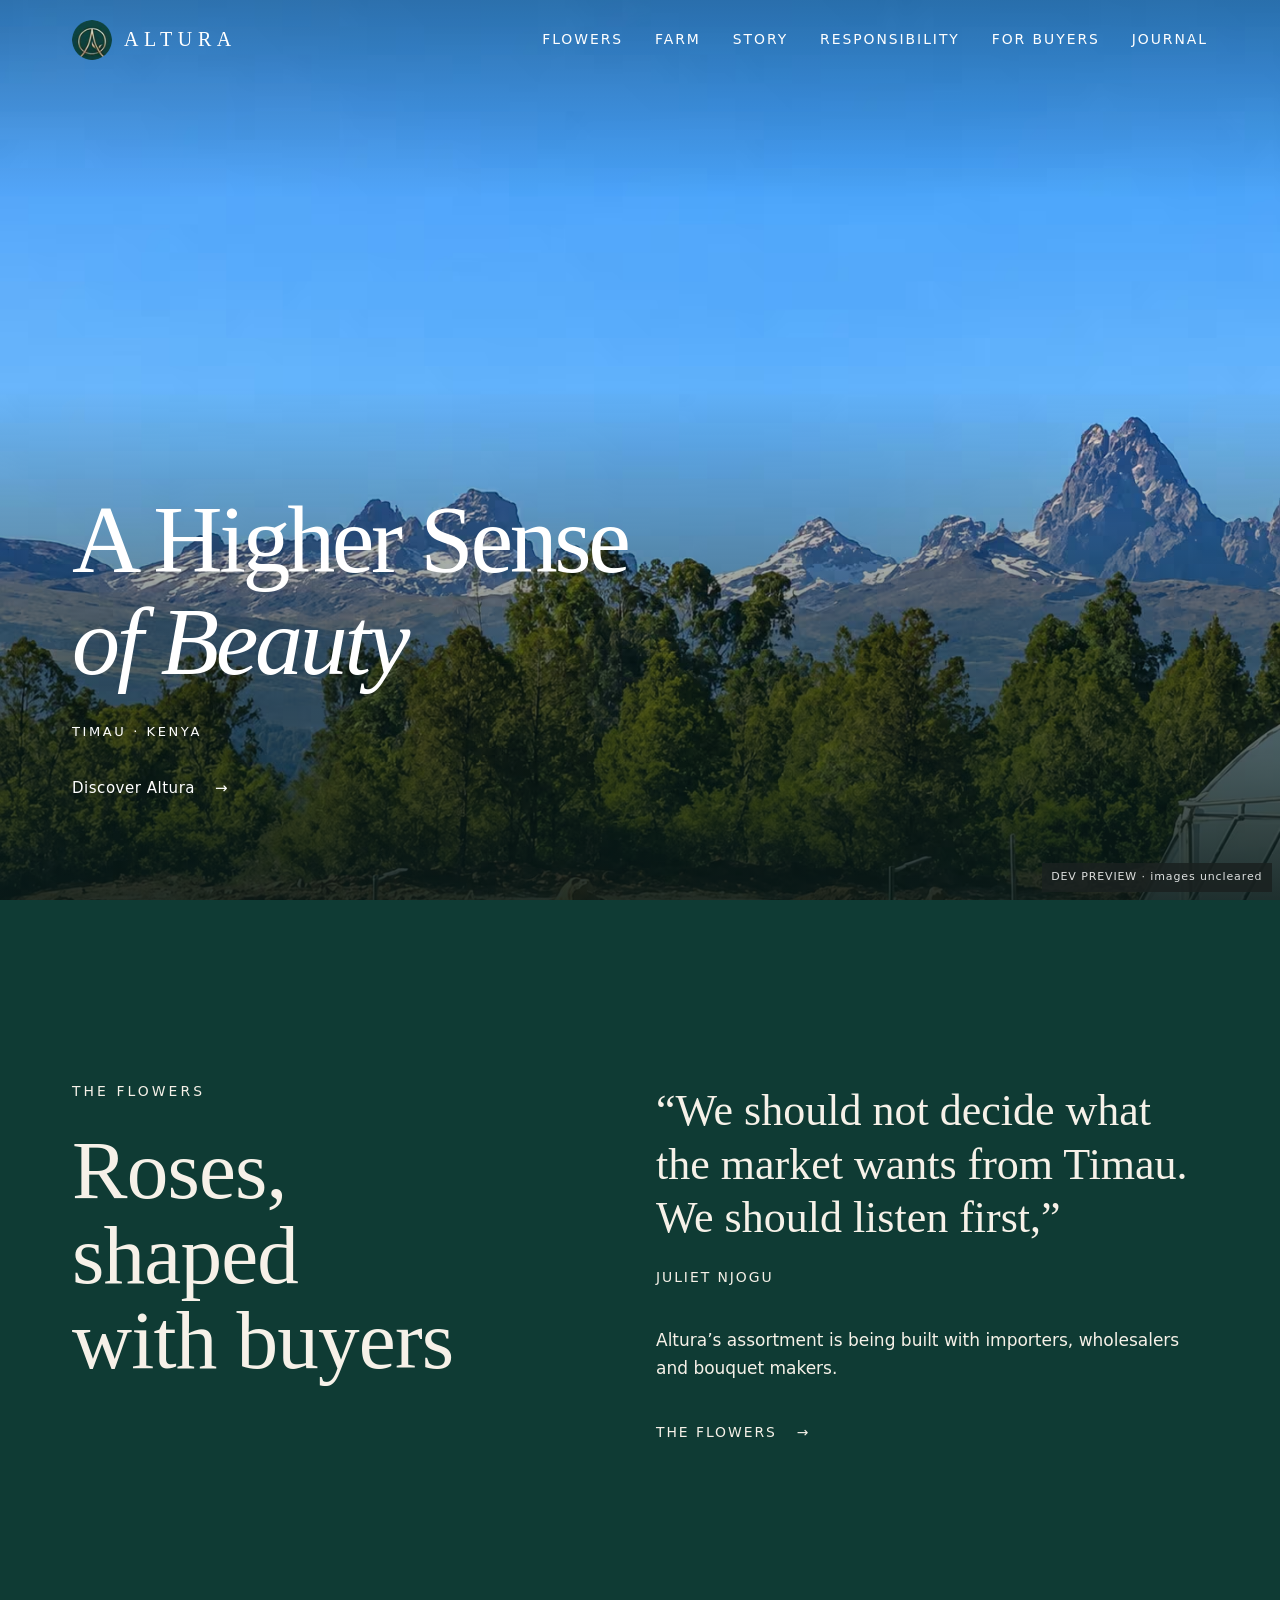
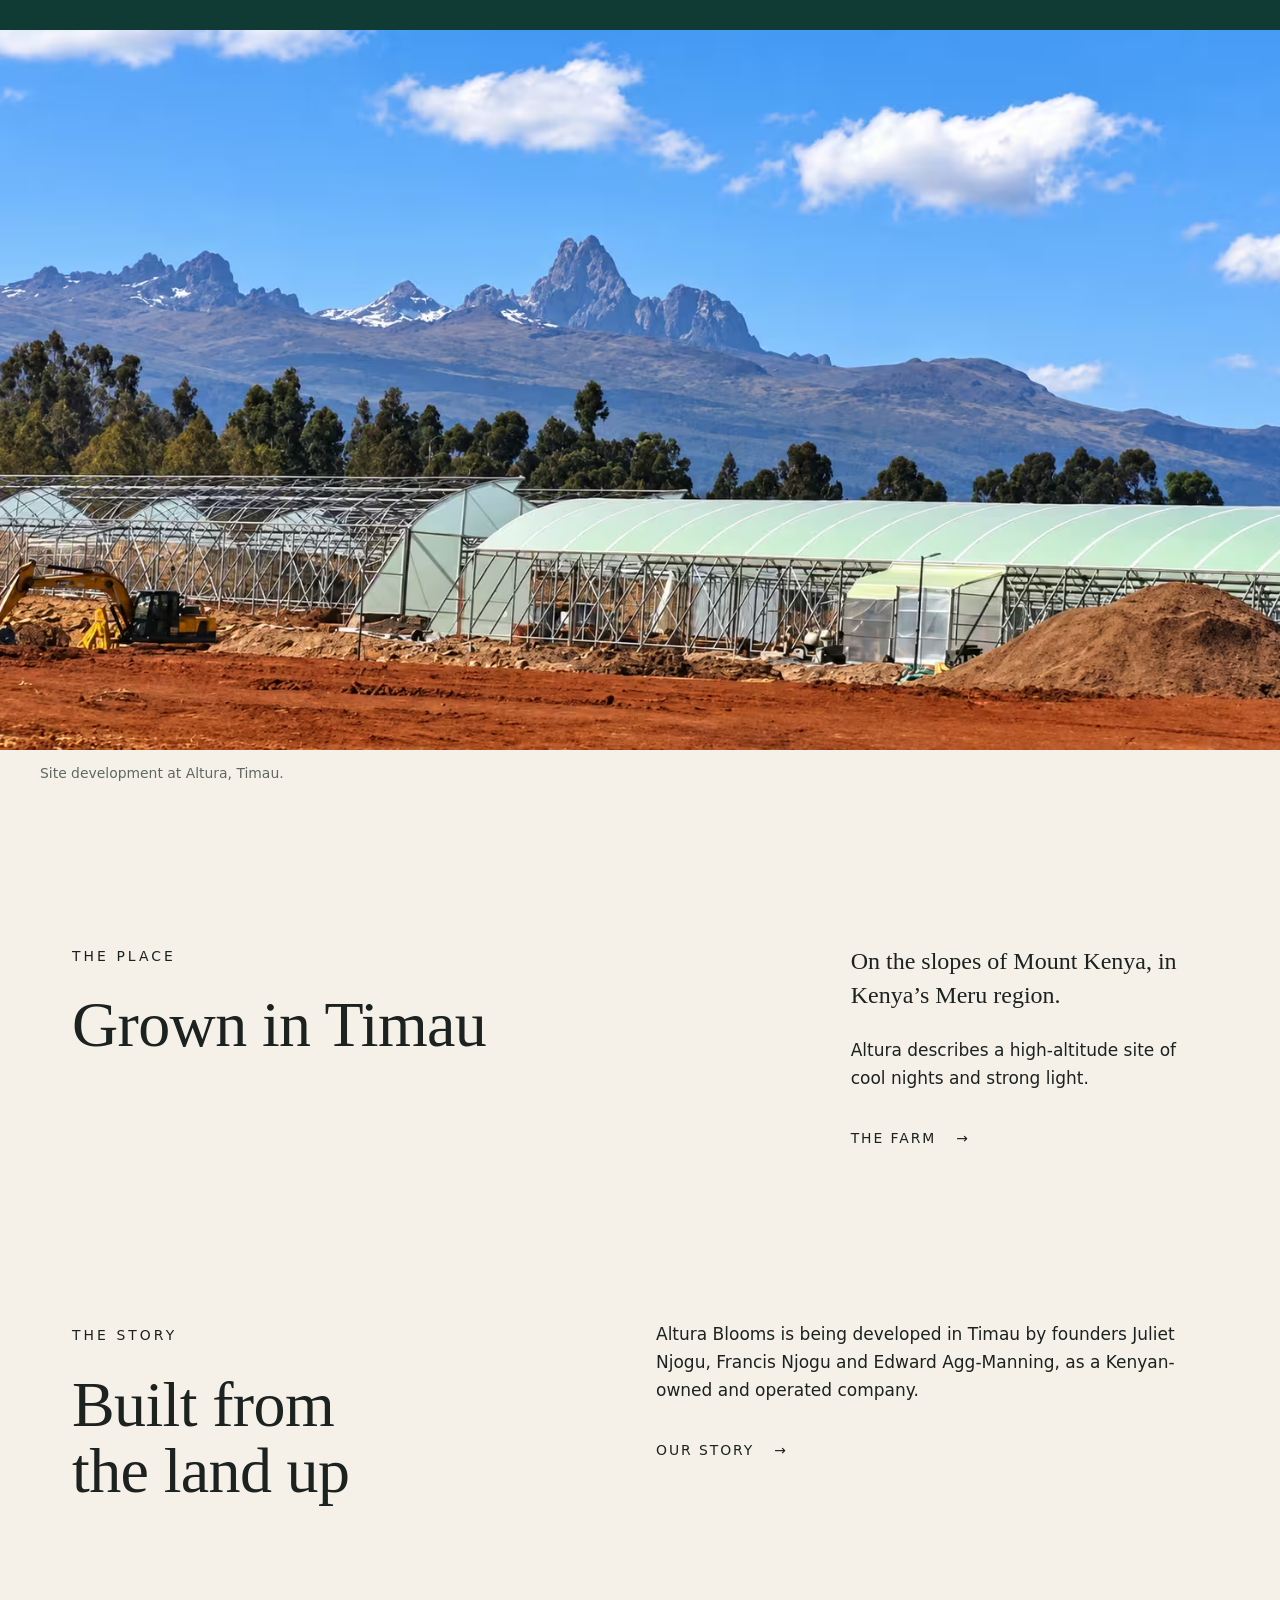
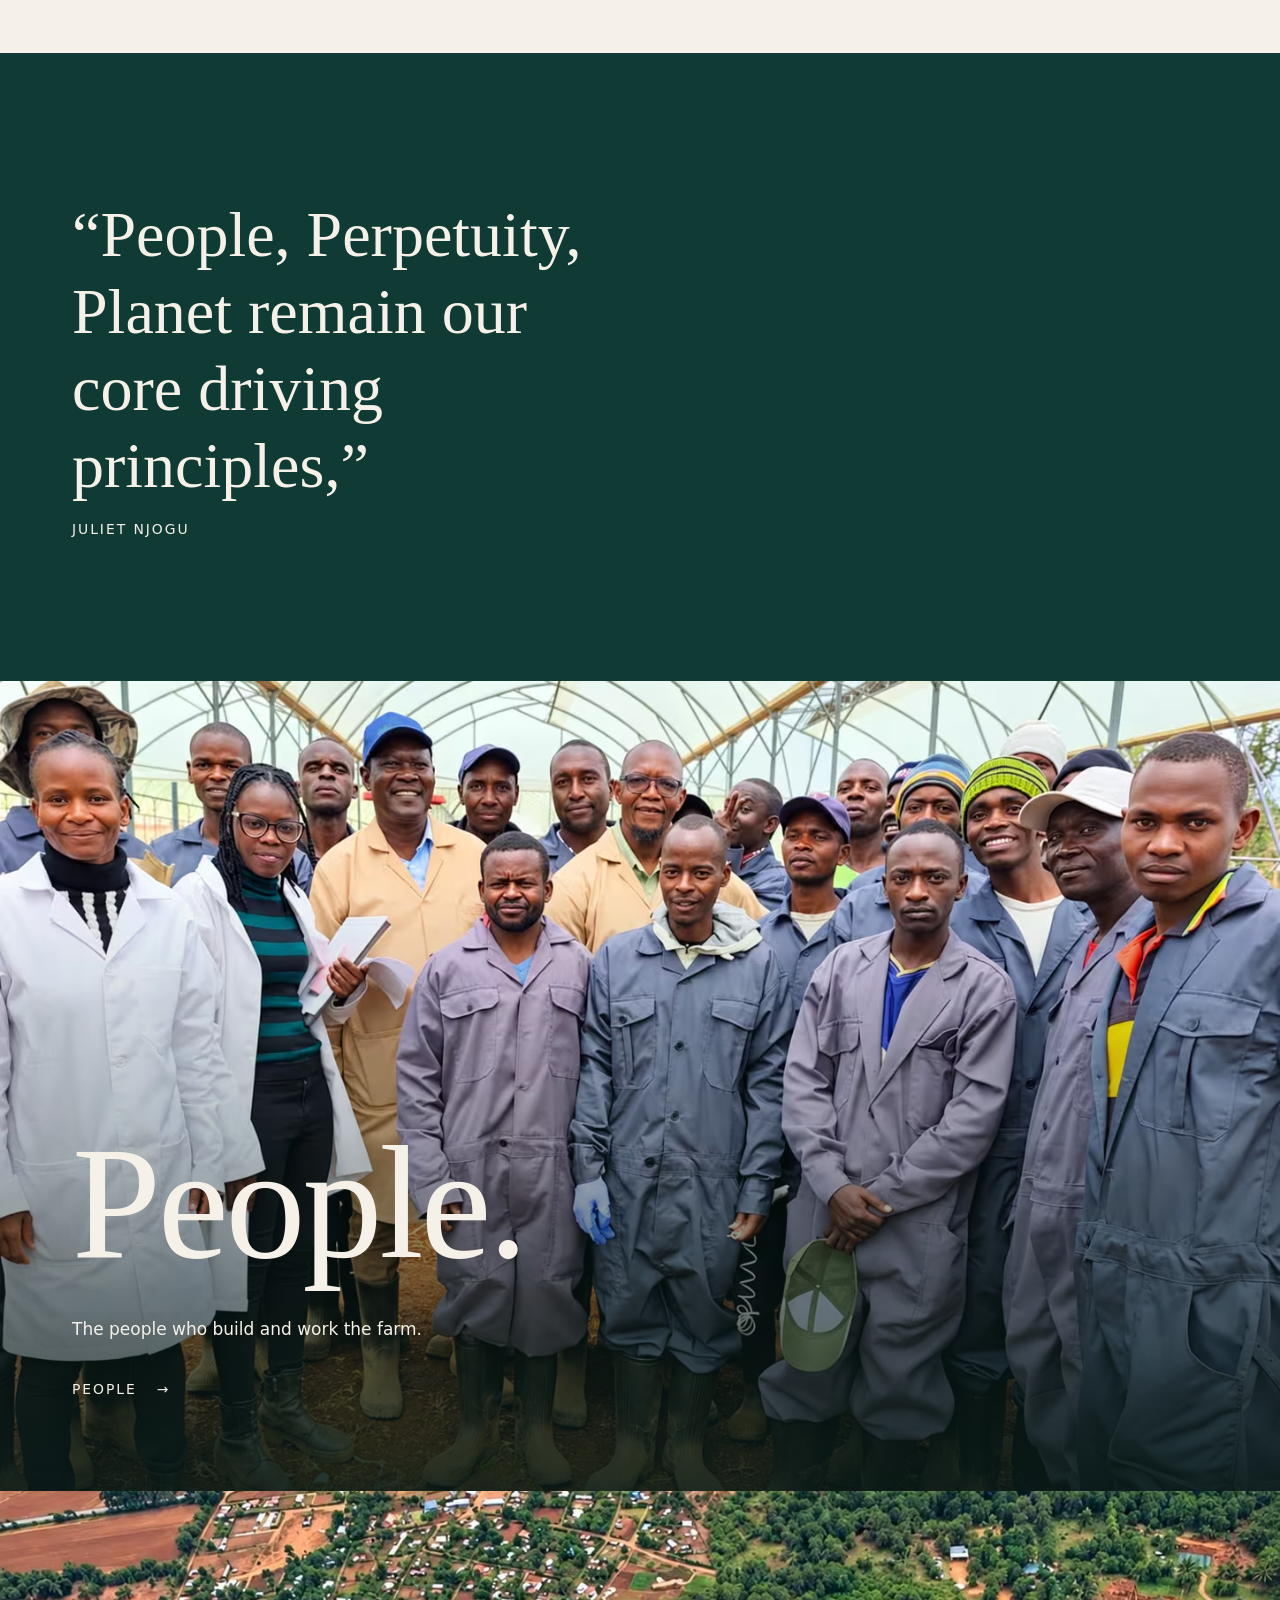
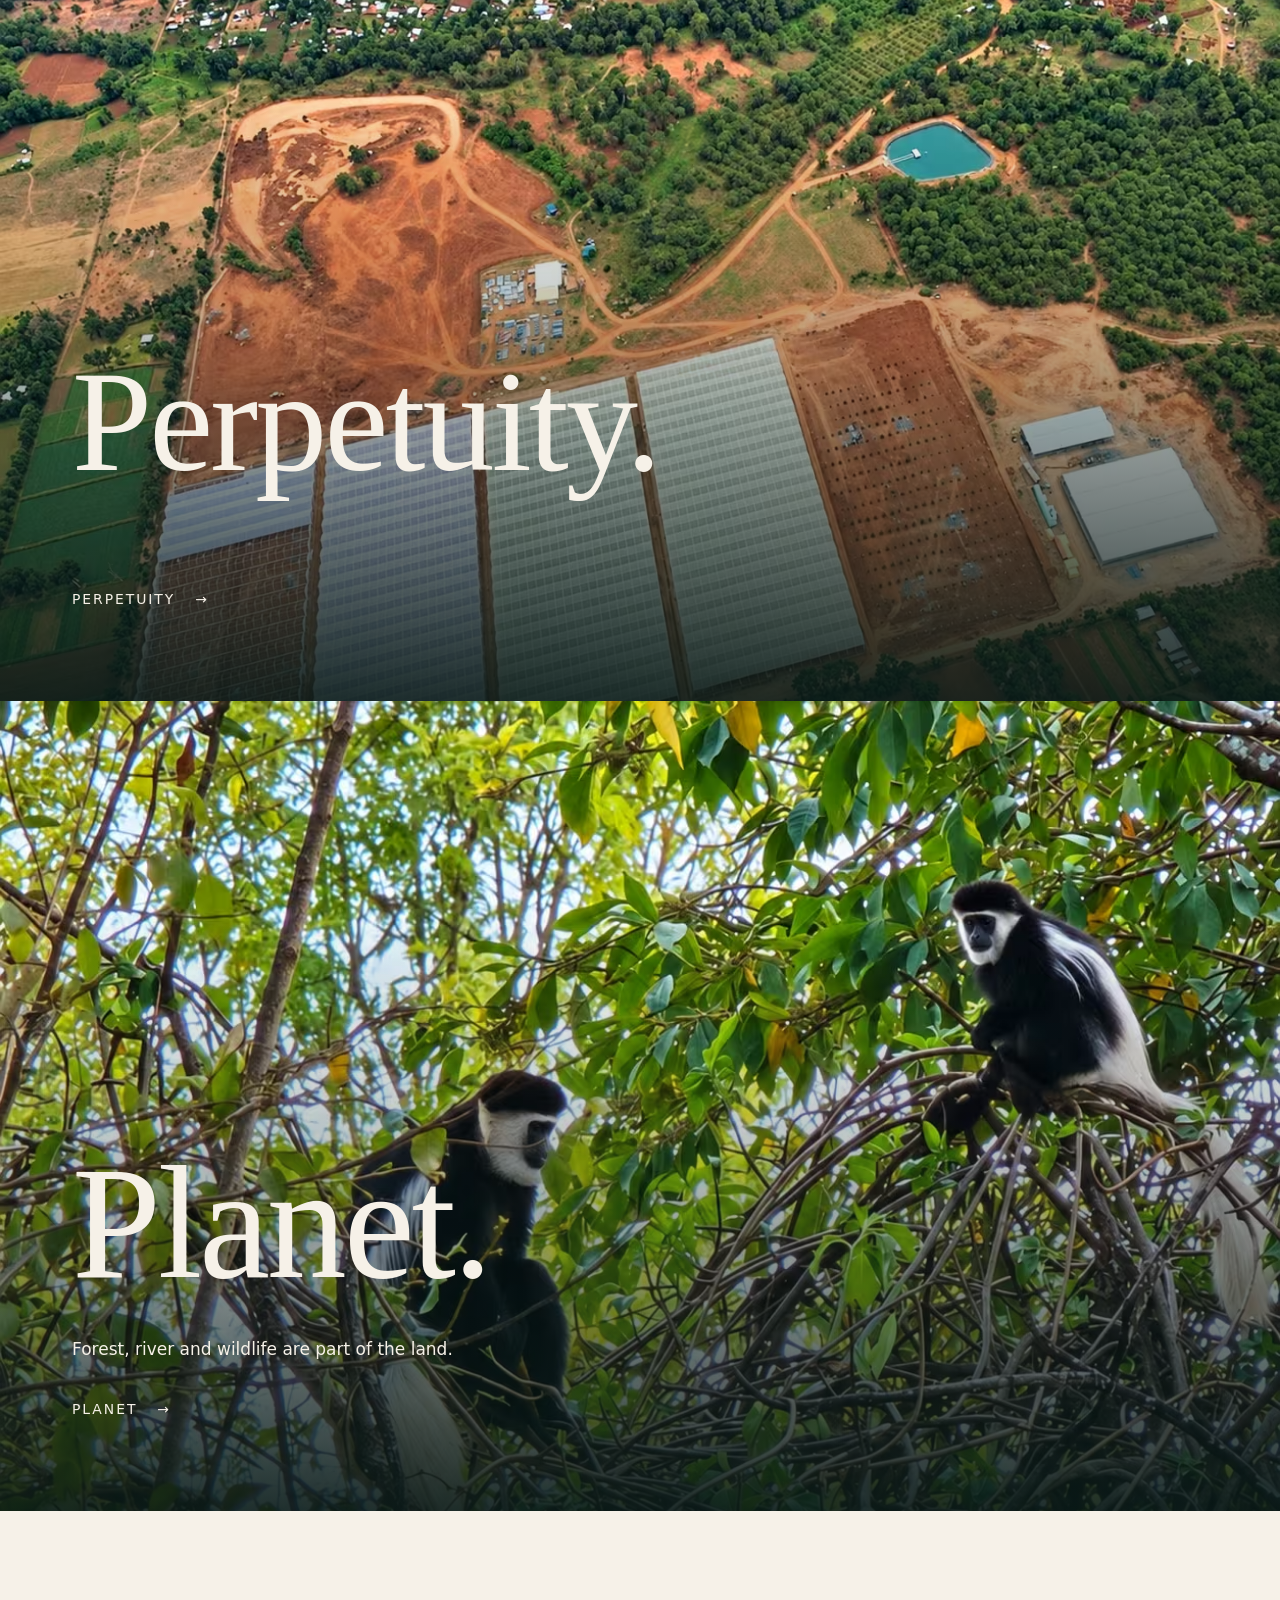
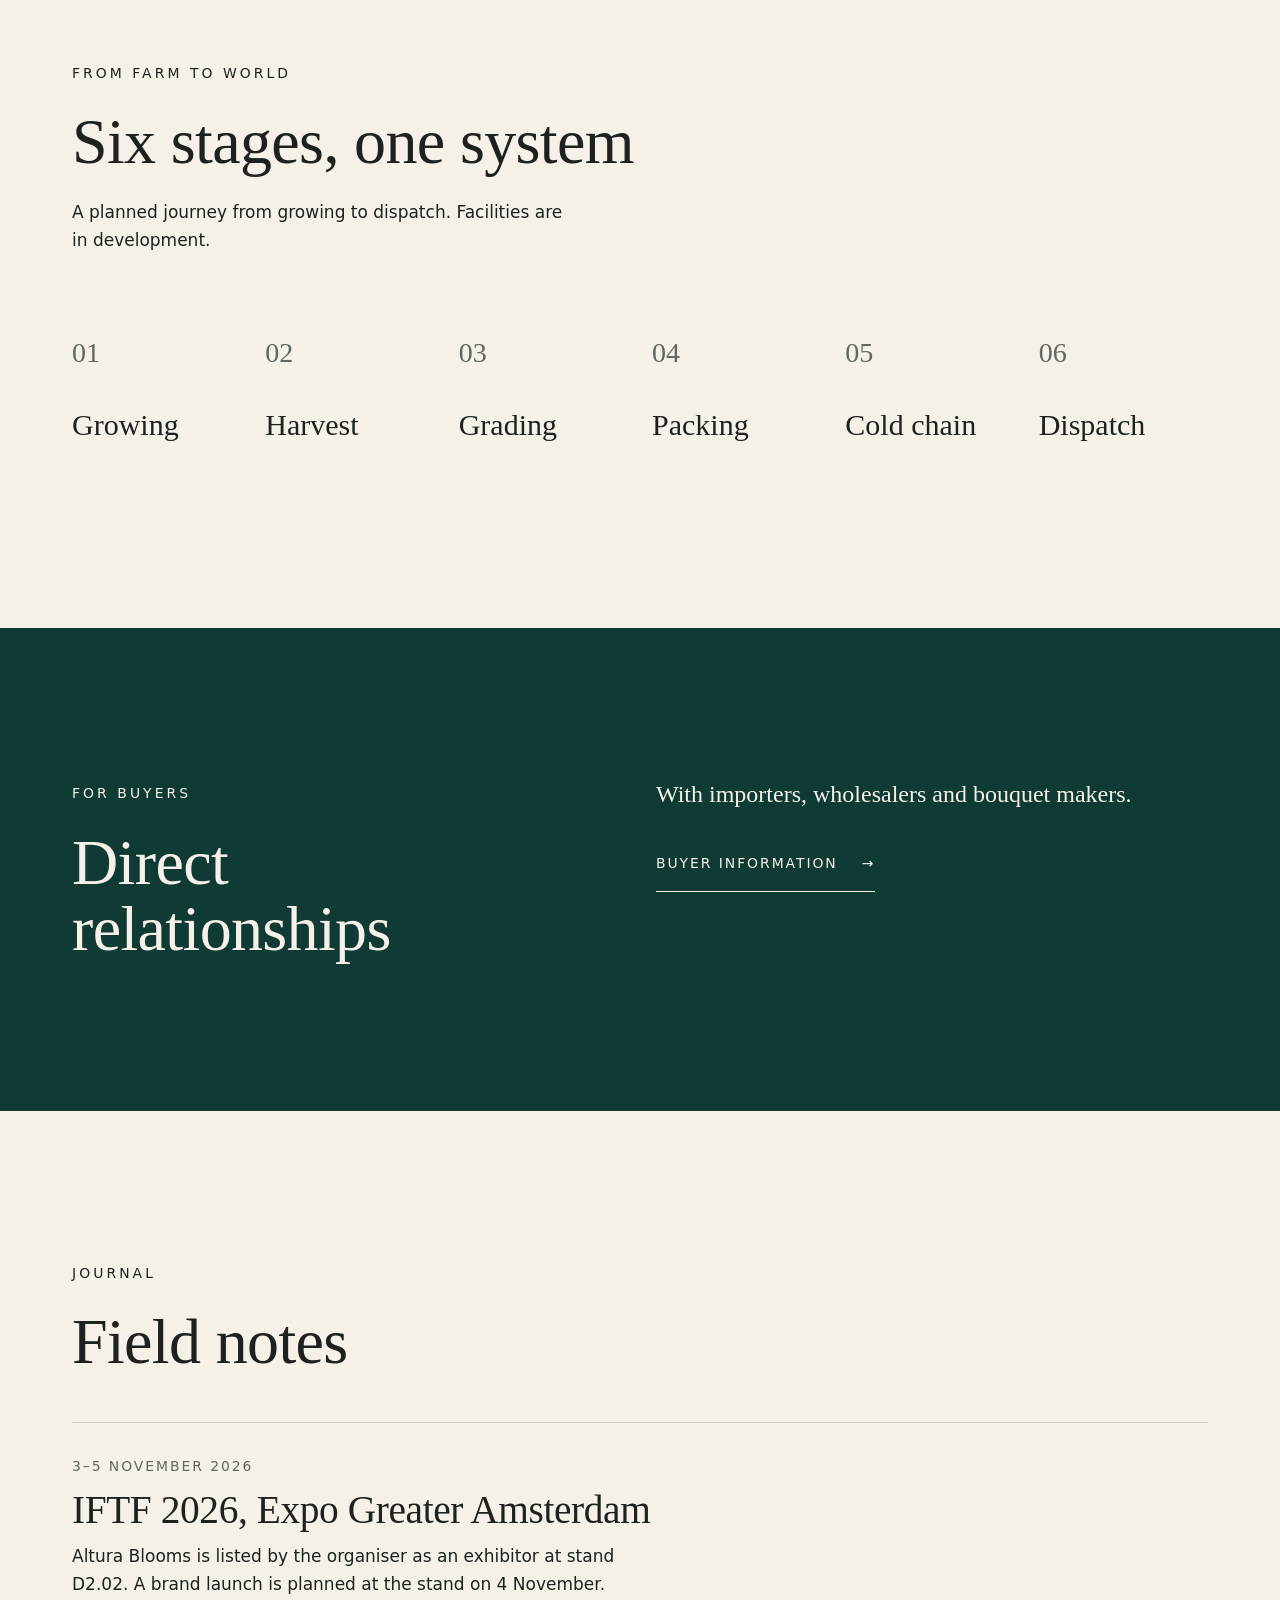
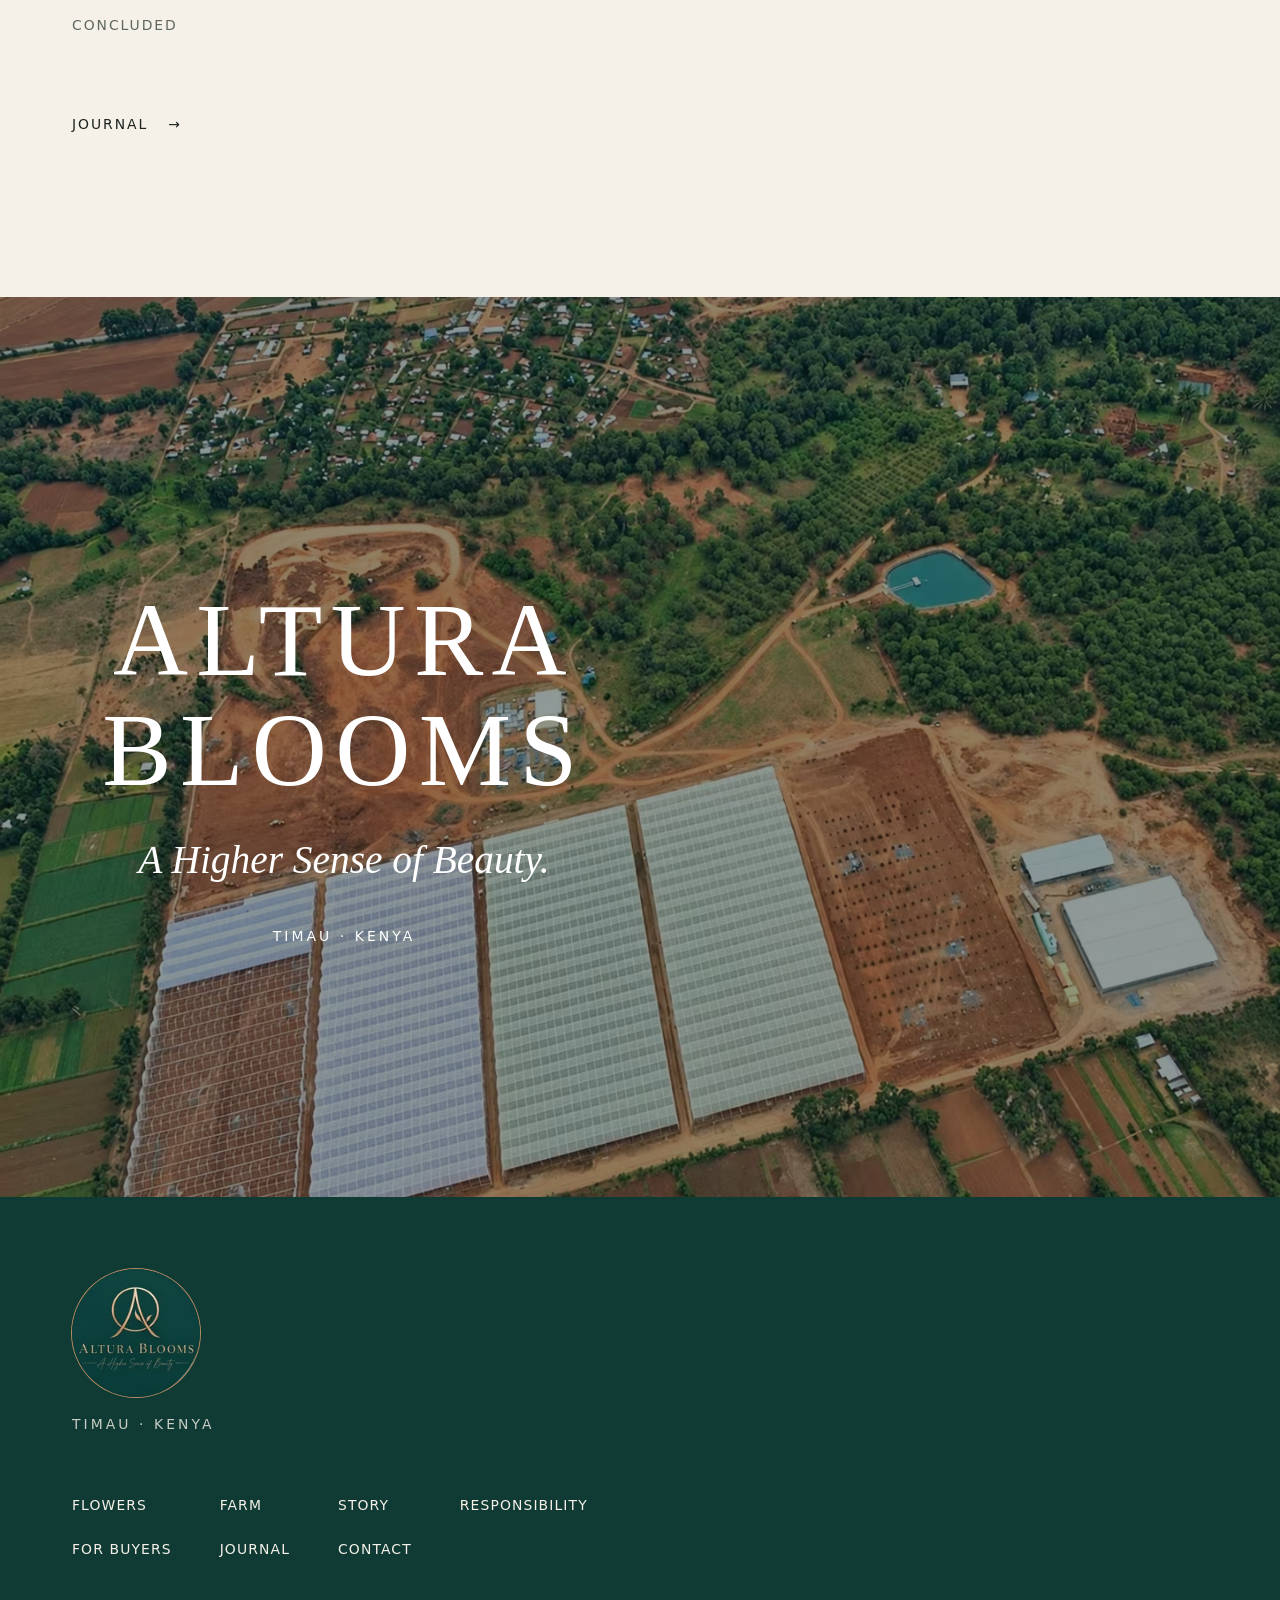
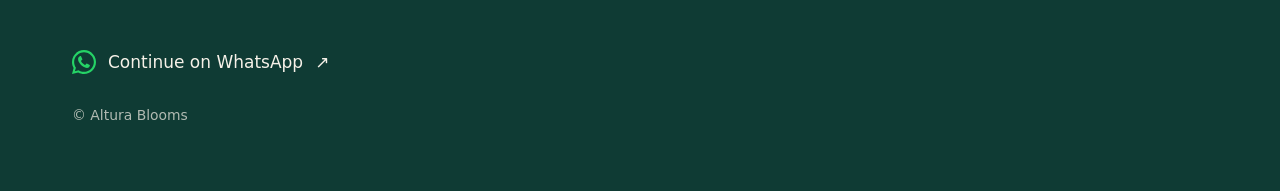
==== commit 13be2550: "Add files via upload" ====
--- a/index.html
+++ b/index.html
@@ -143,7 +143,7 @@
     <img class="site-footer__emblem" src="assets/logos/web/emblem-160.webp" srcset="assets/logos/web/emblem-160.webp 160w, assets/logos/web/emblem-320.webp 320w" sizes="160px" width="160" height="160" alt="Altura Blooms — A Higher Sense of Beauty" loading="lazy">
     <p class="site-footer__place">Timau · Kenya</p>
     <nav aria-label="Footer"><ul><li><a href="pages/flowers/index.html">Flowers</a></li><li><a href="pages/farm/index.html">Farm</a></li><li><a href="pages/story/index.html">Story</a></li><li><a href="pages/responsibility/index.html">Responsibility</a></li><li><a href="pages/buyers/index.html">For Buyers</a></li><li><a href="pages/journal/index.html">Journal</a></li><li><a href="pages/contact/index.html">Contact</a></li></ul></nav>
-    
+    <a class="whatsapp-action" href="https://wa.me/14045207353?text=Hello%20Altura%20Blooms%2C%0A%0AI'm%20contacting%20you%20through%20the%20Altura%20Blooms%20website%20and%20would%20like%20to%20start%20a%20commercial%20conversation.%0A%0AI'm%20interested%20in%20learning%20more%20about%20Altura%20Blooms%20and%20its%20developing%20rose%20programme.%0A%0A%5BALTURA-WEB%20%C2%B7%20BUYER-ENQUIRY%5D" target="_blank" rel="noopener noreferrer" referrerpolicy="no-referrer" aria-label="Continue conversation with Altura Blooms on WhatsApp (opens a new tab)"><img src="assets/logos/whatsapp/whatsapp-glyph-green.svg" width="24" height="24" alt=""><span>Continue on WhatsApp</span><span aria-hidden="true">↗</span></a>
     <small>© Altura Blooms</small>
   </div>
 </footer>
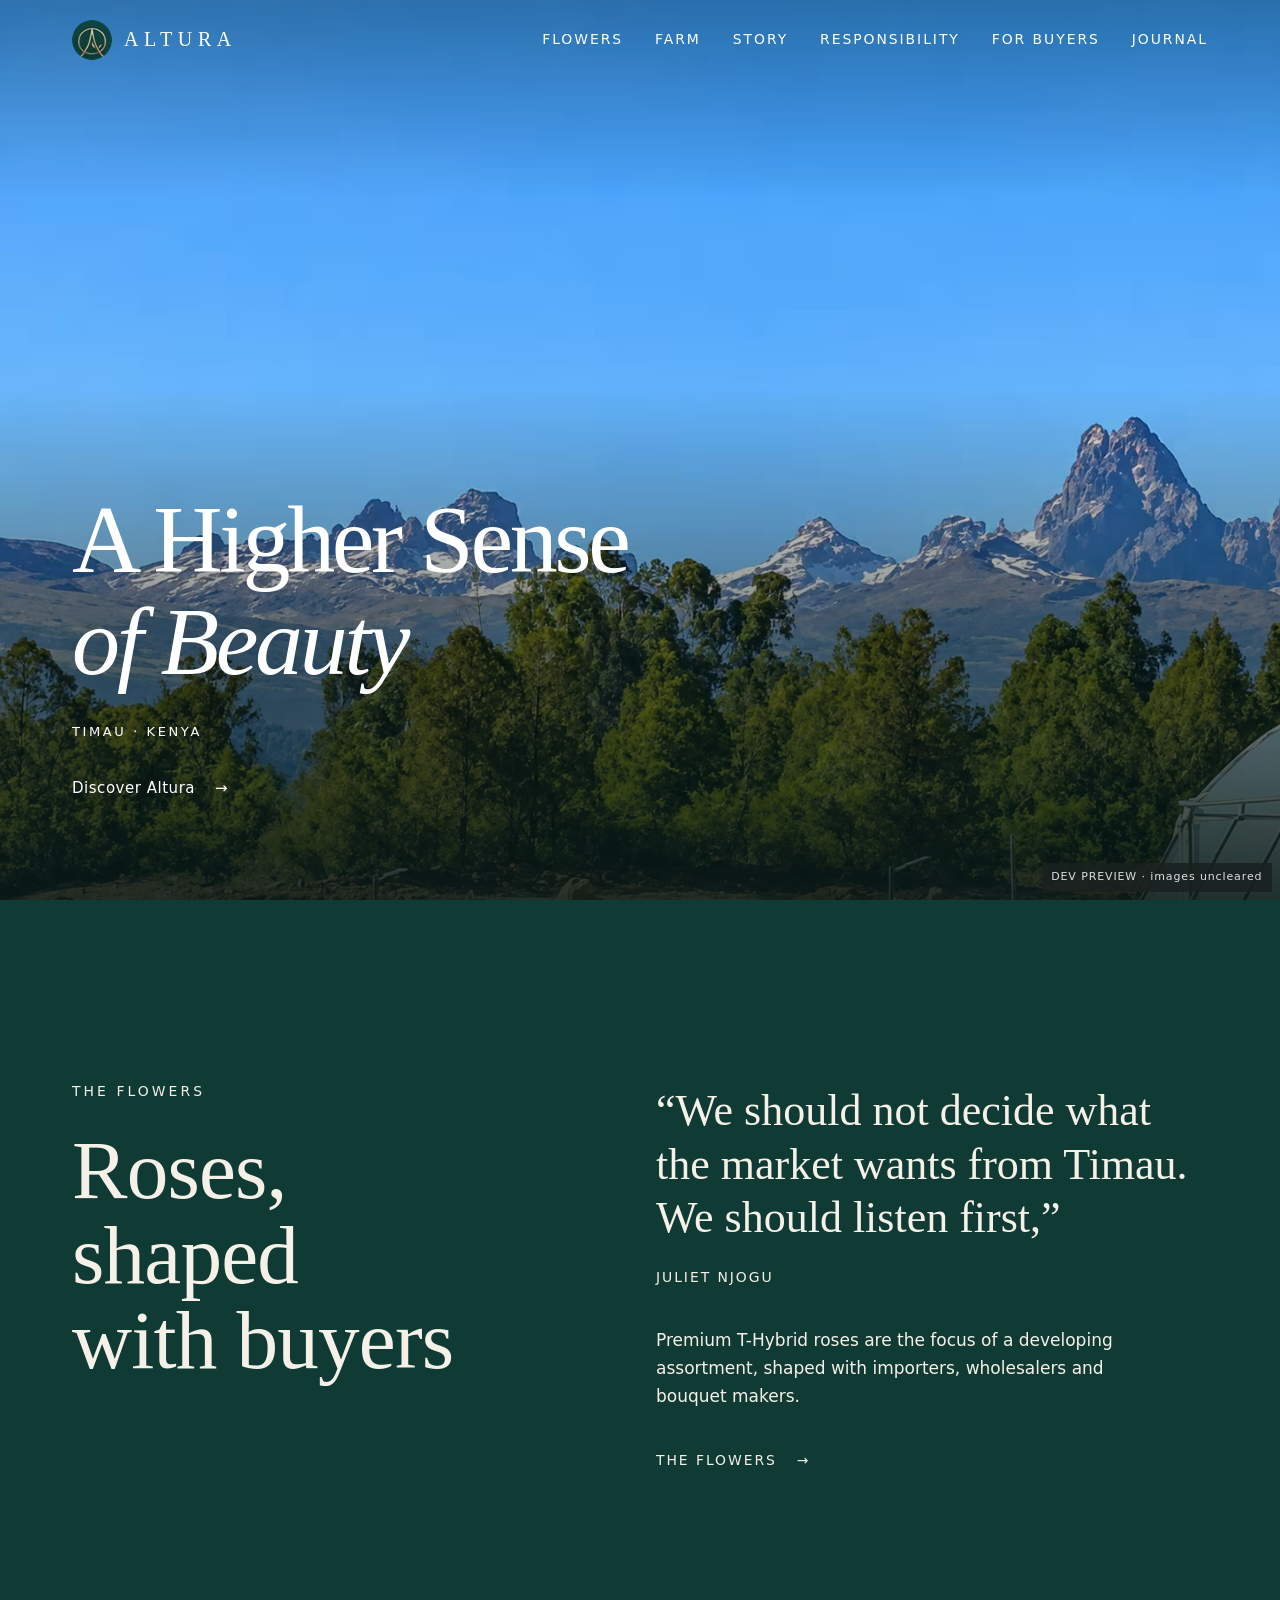
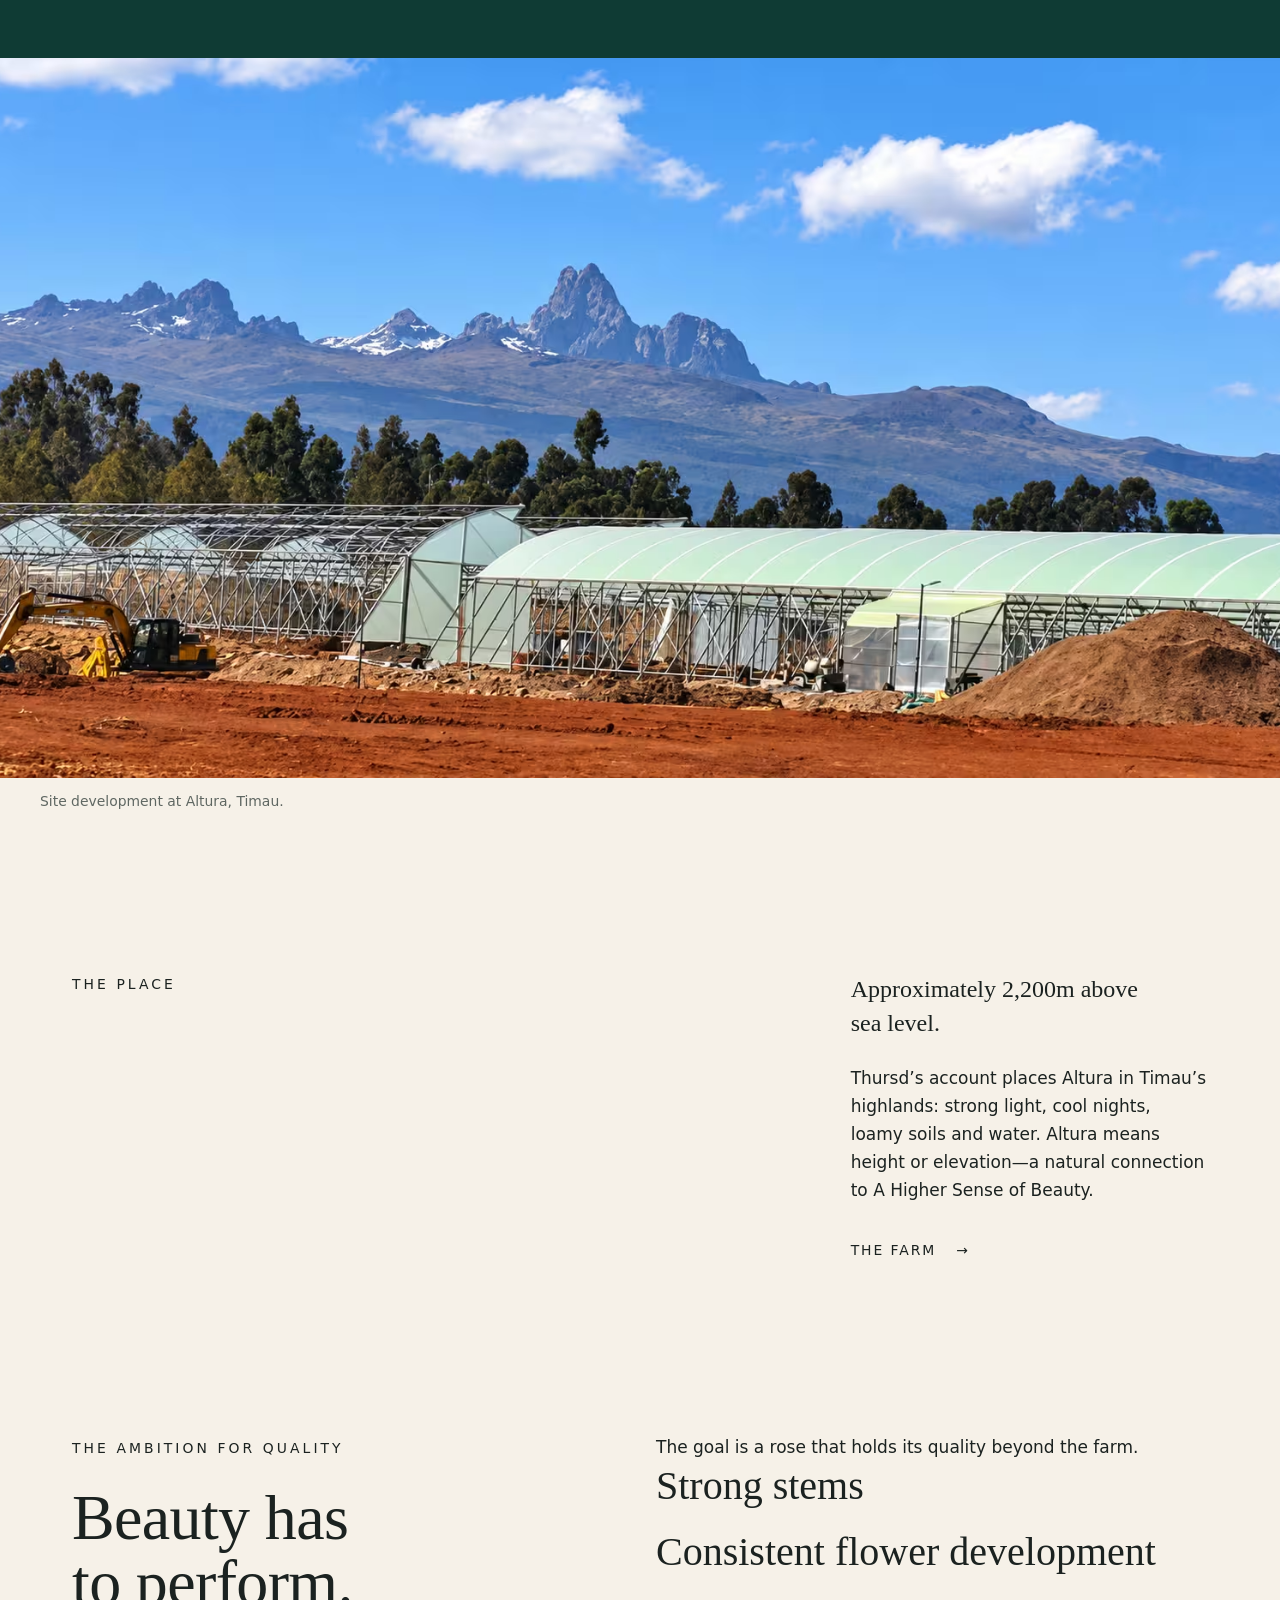
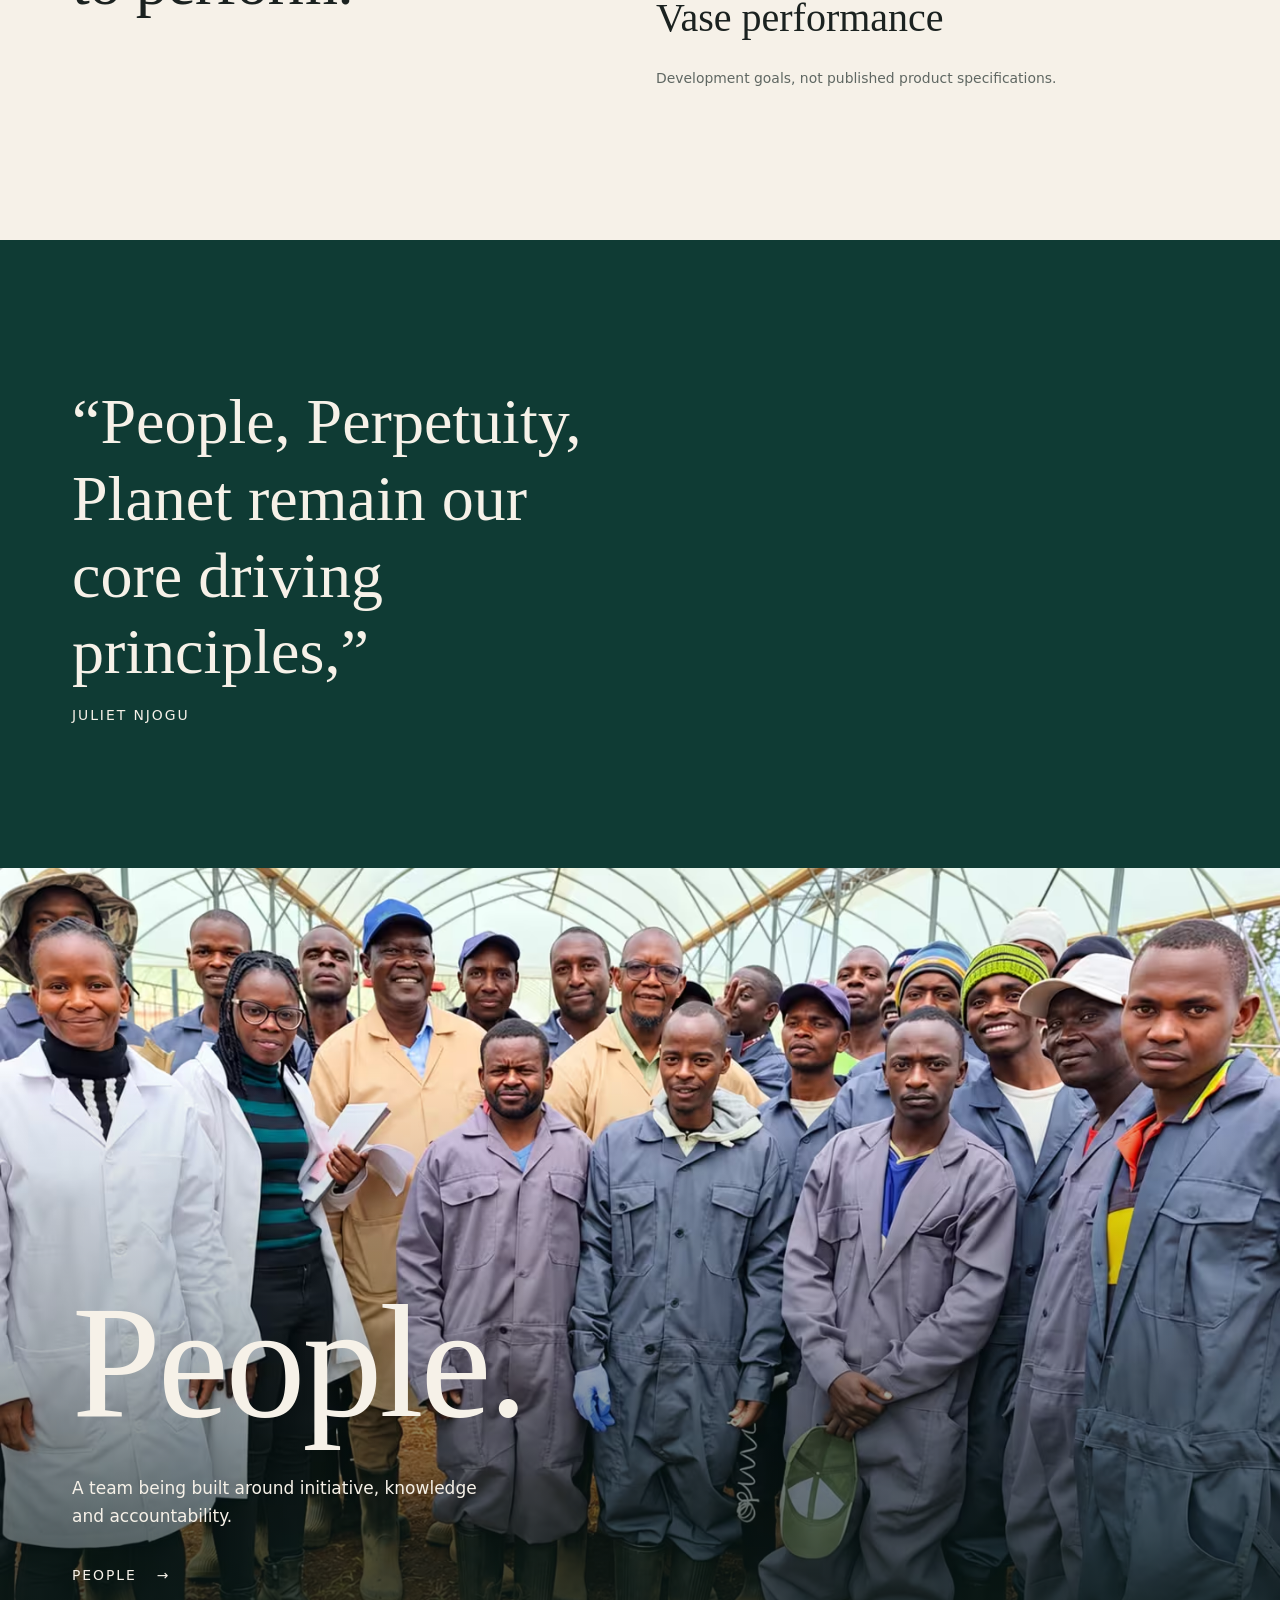
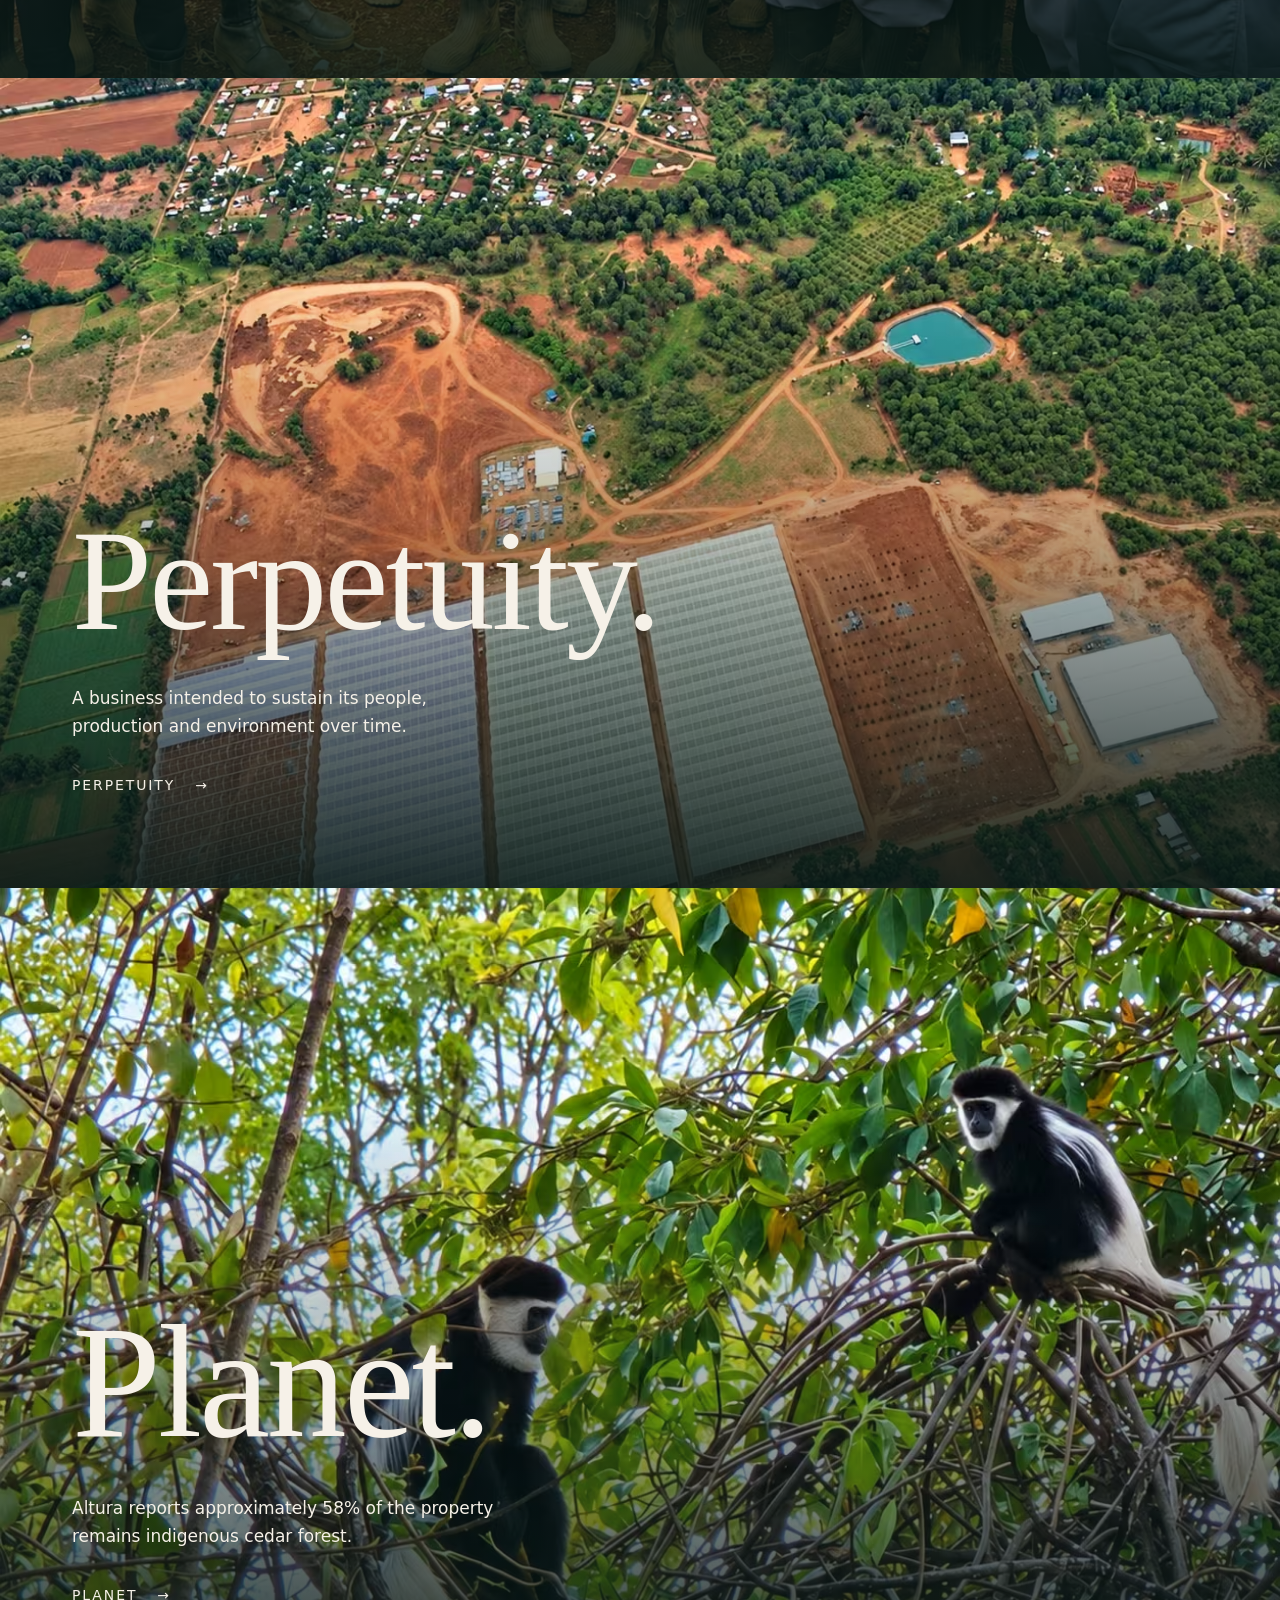
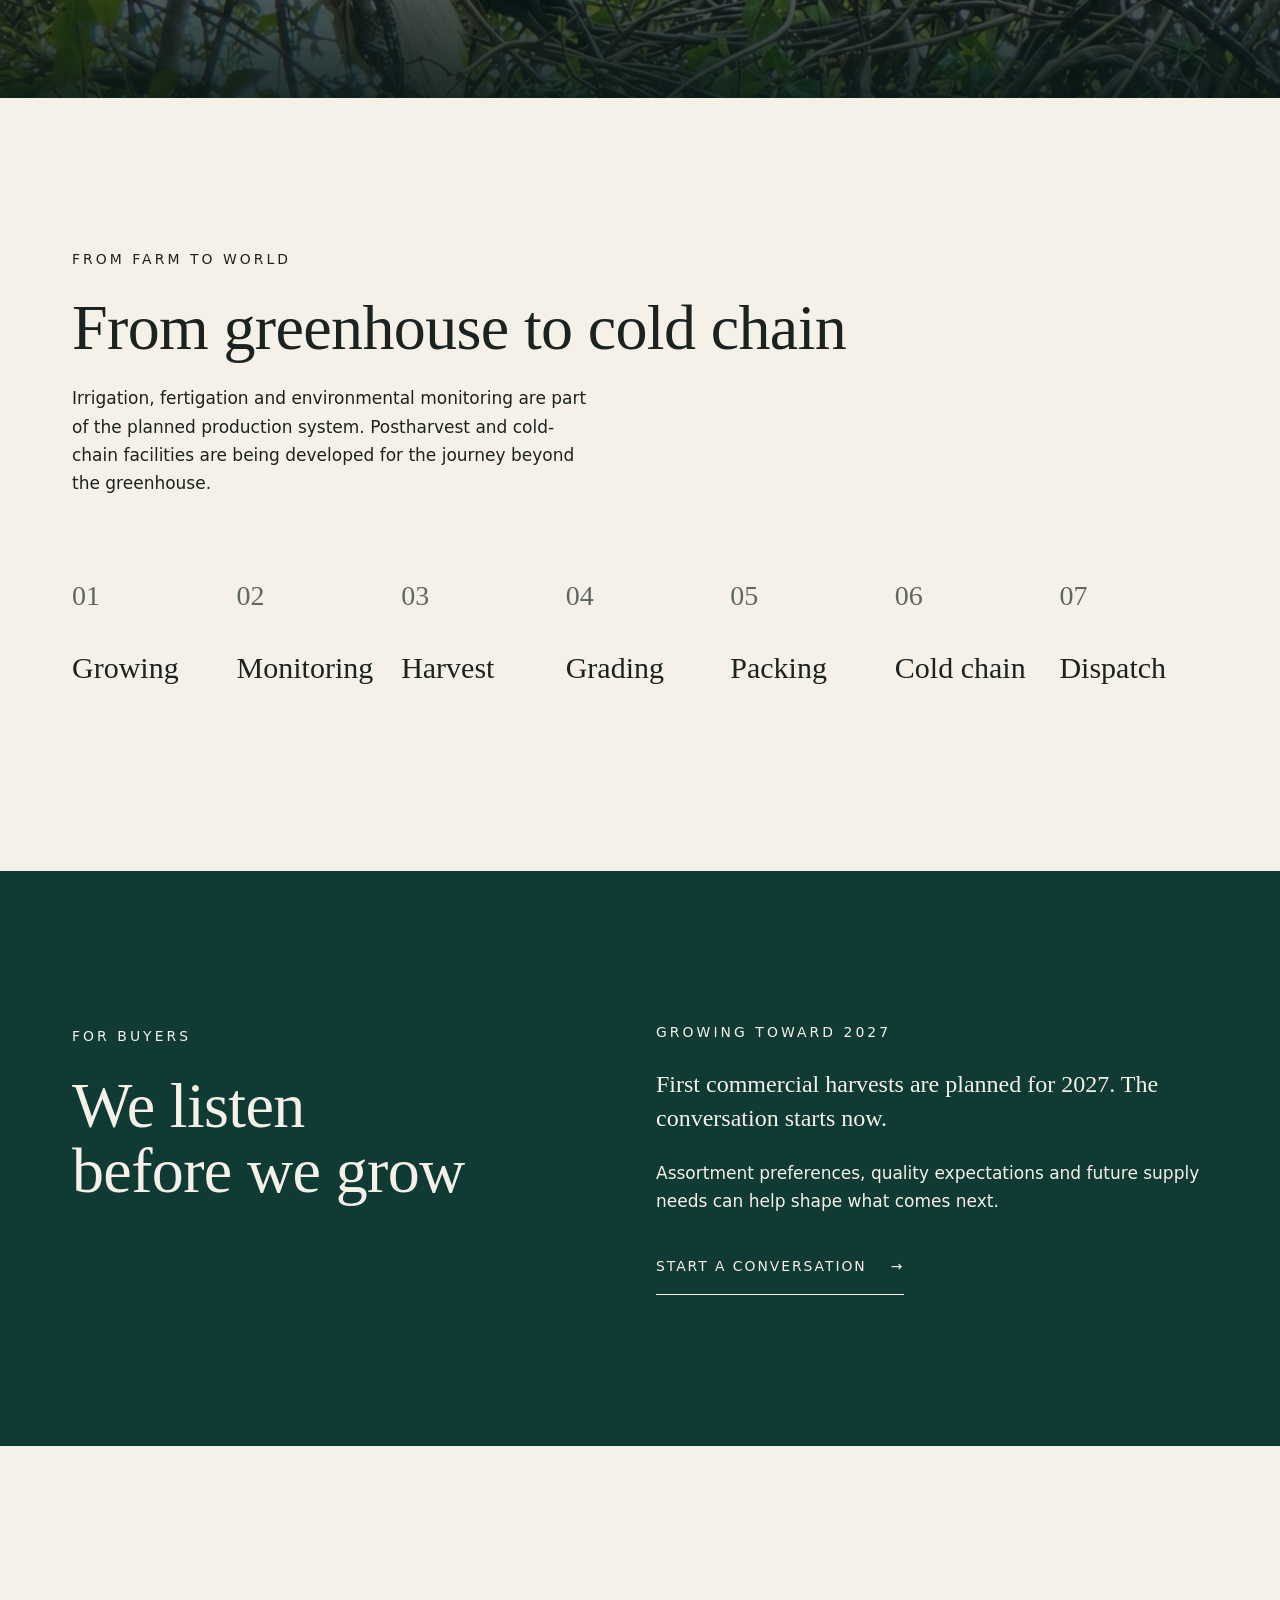
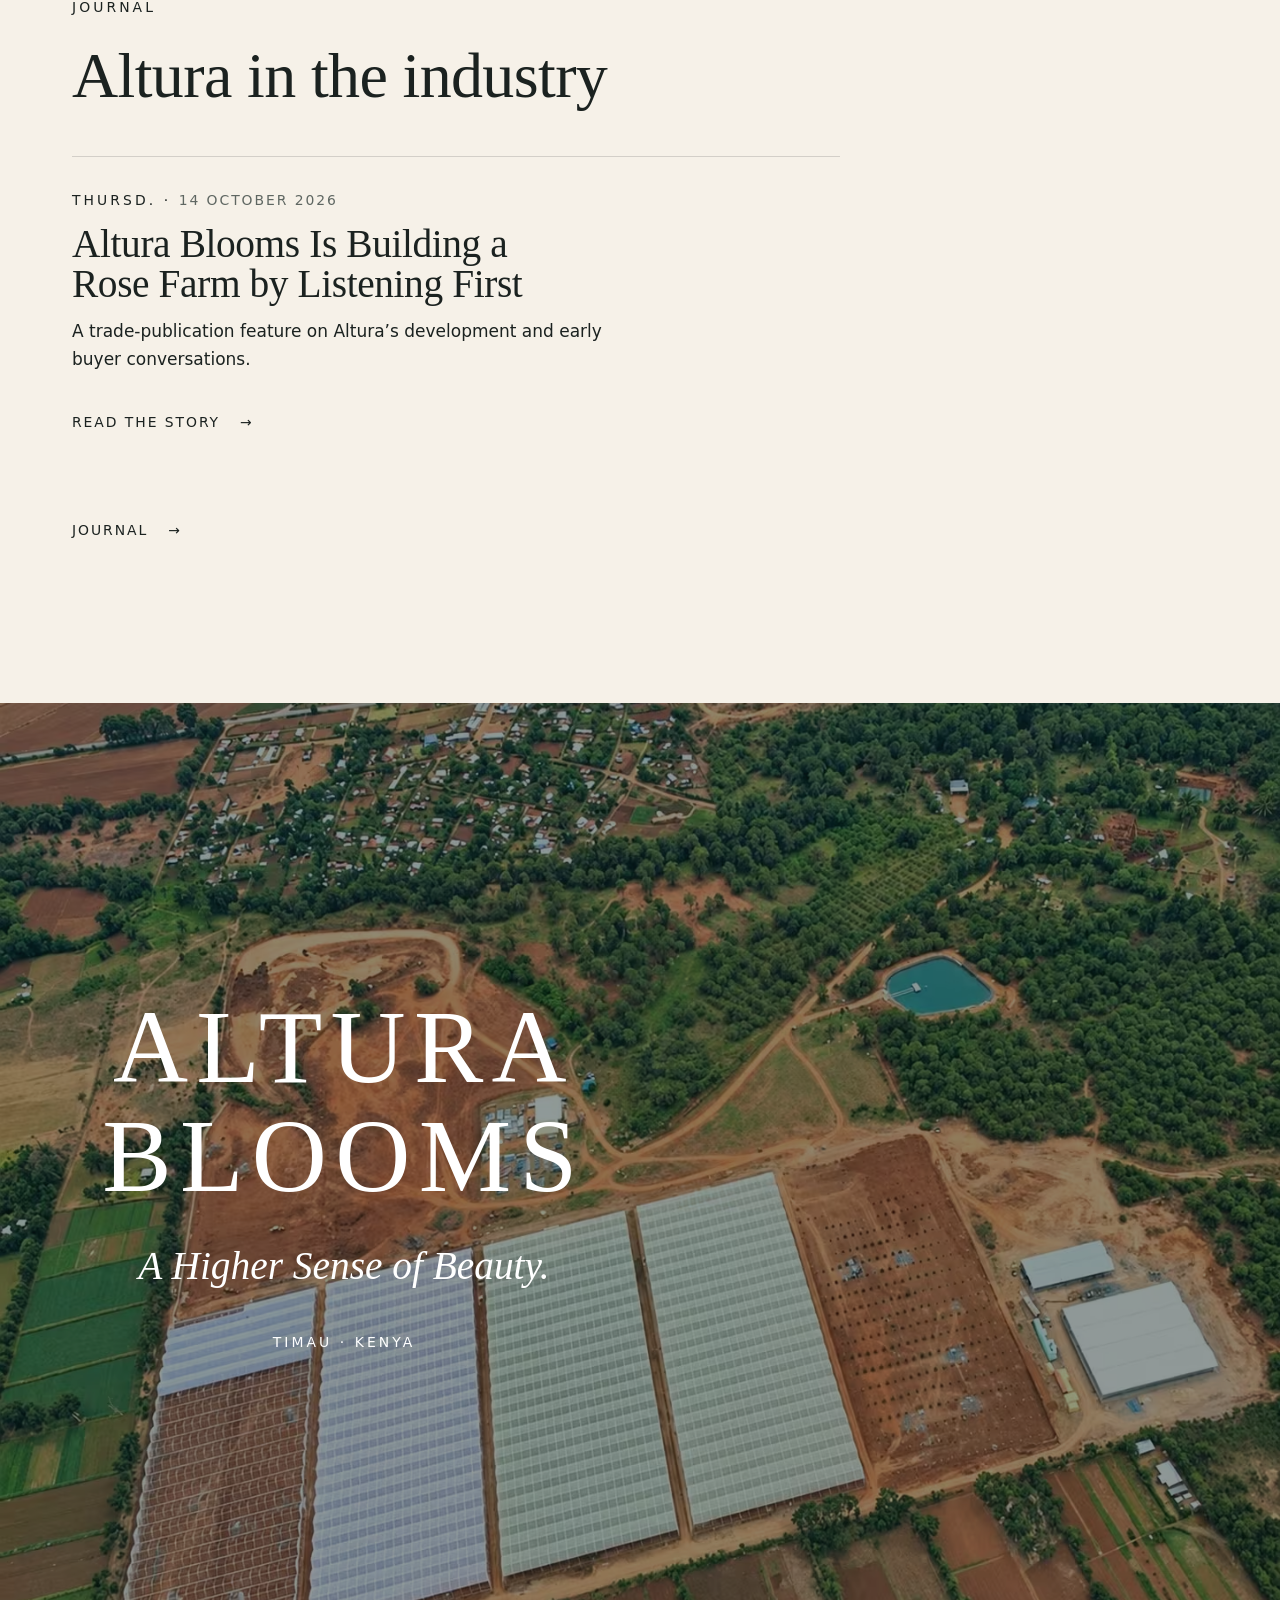
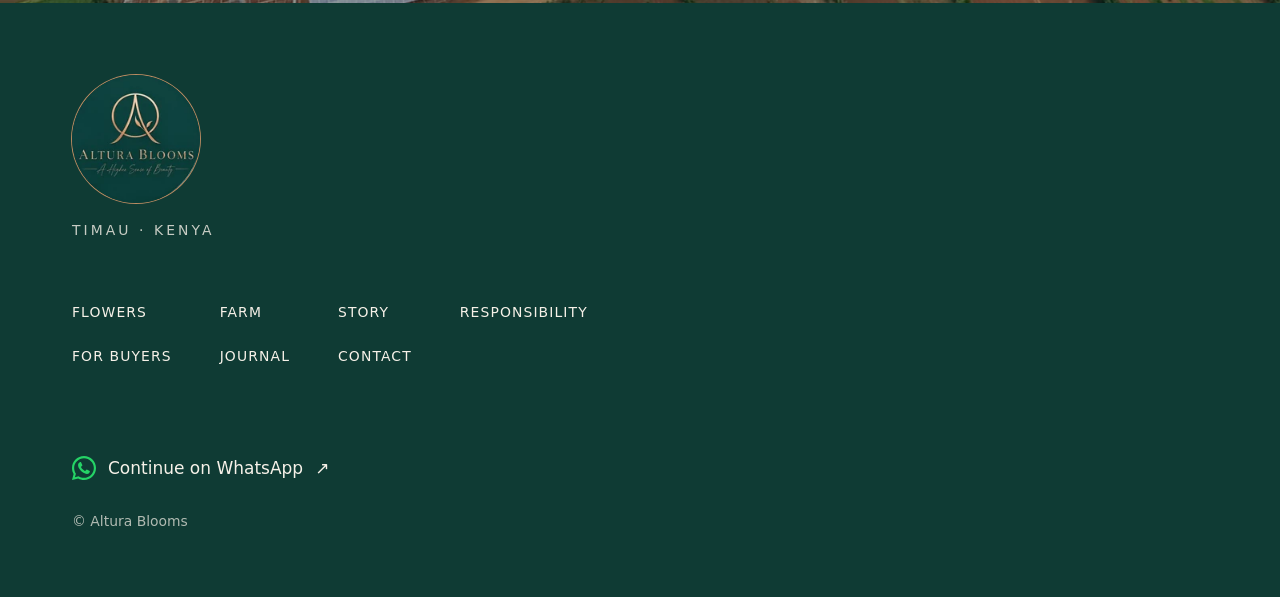
==== commit 4cef67e2: "Add files via upload" ====
--- a/index.html
+++ b/index.html
@@ -4,12 +4,12 @@
 <meta charset="utf-8">
 <meta name="viewport" content="width=device-width, initial-scale=1, viewport-fit=cover">
 <title>Altura Blooms — A Higher Sense of Beauty · Timau, Kenya</title>
-<meta name="description" content="Altura Blooms is developing a rose farm in Timau, Kenya, for the international professional flower market. A Higher Sense of Beauty.">
+<meta name="description" content="Altura Blooms is developing premium Kenyan roses in Timau, near Mount Kenya. Buyer-led assortment, quality ambitions and first commercial harvests planned for 2027.">
 <meta name="robots" content="noindex, nofollow">
-
+<link rel="canonical" href="https://mrafrica12.github.io/altura_blooms/">
 <meta property="og:site_name" content="Altura Blooms">
 <meta property="og:title" content="Altura Blooms — A Higher Sense of Beauty · Timau, Kenya">
-<meta property="og:description" content="Altura Blooms is developing a rose farm in Timau, Kenya, for the international professional flower market. A Higher Sense of Beauty.">
+<meta property="og:description" content="Altura Blooms is developing premium Kenyan roses in Timau, near Mount Kenya. Buyer-led assortment, quality ambitions and first commercial harvests planned for 2027.">
 <meta property="og:type" content="website">
 <meta property="og:locale" content="en">
 <meta name="twitter:card" content="summary">
@@ -19,7 +19,7 @@
 <link rel="preload" as="image" type="image/avif" href="assets/images/web/mountain-treeline-1200.avif" imagesrcset="assets/images/web/mountain-treeline-480.avif 480w, assets/images/web/mountain-treeline-800.avif 800w, assets/images/web/mountain-treeline-1200.avif 1200w, assets/images/web/mountain-treeline-1448.avif 1448w" imagesizes="100vw" fetchpriority="high">
 <link rel="stylesheet" href="css/altura.css">
 <script>document.documentElement.classList.add('js')</script>
-<script type="application/ld+json">{"@context":"https://schema.org","@type":"Organization","name":"Altura Blooms","slogan":"A Higher Sense of Beauty","description":"Altura Blooms is developing a rose farm in Timau, Kenya, for the international professional flower market.","address":{"@type":"PostalAddress","addressLocality":"Timau","addressCountry":"KE"},"founder":[{"@type":"Person","name":"Juliet Njogu"},{"@type":"Person","name":"Francis Njogu"},{"@type":"Person","name":"Edward Agg-Manning"}]}</script>
+<script type="application/ld+json">{"@context":"https://schema.org","@type":"Organization","name":"Altura Blooms","slogan":"A Higher Sense of Beauty","description":"Altura Blooms is developing a rose farm in Timau, Kenya, for the international professional flower market.","address":{"@type":"PostalAddress","addressLocality":"Timau","addressCountry":"KE"},"founder":[{"@type":"Person","name":"Juliet Njogu"},{"@type":"Person","name":"Francis Njogu"},{"@type":"Person","name":"Edward Agg-Manning"}]}</script><script type="application/ld+json">{"@context":"https://schema.org","@type":"WebSite","name":"Altura Blooms","inLanguage":"en","url":"https://mrafrica12.github.io/altura_blooms/"}</script>
 </head>
 <body class="home">
 <a class="skip-link" href="#main">Skip to content</a>
@@ -32,6 +32,7 @@
   <nav class="menu-panel" id="menu-panel" aria-label="Menu"><ul><li><a href="pages/flowers/index.html">Flowers</a></li><li><a href="pages/farm/index.html">Our Farm</a></li><li><a href="pages/story/index.html">Our Story</a></li><li><a href="pages/responsibility/index.html">People · Perpetuity · Planet</a></li><li><a href="pages/buyers/index.html">For Buyers</a></li><li><a href="pages/journal/index.html">Journal</a></li><li><a href="pages/contact/index.html">Contact</a></li></ul><p class="menu-panel__foot">Timau · Kenya</p></nav>
 </header>
 <main id="main">
+
 
 <section class="hero hero--home" aria-labelledby="hero-title">
   <div class="media"><picture><source type="image/avif" srcset="assets/images/web/mountain-treeline-480.avif 480w, assets/images/web/mountain-treeline-800.avif 800w, assets/images/web/mountain-treeline-1200.avif 1200w, assets/images/web/mountain-treeline-1448.avif 1448w" sizes="100vw"><source type="image/webp" srcset="assets/images/web/mountain-treeline-480.webp 480w, assets/images/web/mountain-treeline-800.webp 800w, assets/images/web/mountain-treeline-1200.webp 1200w, assets/images/web/mountain-treeline-1448.webp 1448w" sizes="100vw"><img src="assets/images/web/mountain-treeline-1200.webp" srcset="assets/images/web/mountain-treeline-480.webp 480w, assets/images/web/mountain-treeline-800.webp 800w, assets/images/web/mountain-treeline-1200.webp 1200w, assets/images/web/mountain-treeline-1448.webp 1448w" sizes="100vw" width="1448" height="1086" alt="Snow-capped peaks of Mount Kenya above a treeline, with the Altura site in the foreground" style="object-position:88% 50%" fetchpriority="high" decoding="sync" data-dev-image></picture></div>
@@ -50,7 +51,7 @@
     </div>
     <div class="stack">
       <blockquote data-reveal><p>“We should not decide what the market wants from Timau. We should listen first,”</p><footer>Juliet Njogu</footer></blockquote>
-      <p data-reveal>Altura’s assortment is being built with importers, wholesalers and bouquet makers.</p>
+      <p data-reveal>Premium T-Hybrid roses are the focus of a developing assortment, shaped with importers, wholesalers and bouquet makers.</p>
       <a class="link-arrow" href="pages/flowers/index.html" data-reveal>The Flowers</a>
     </div>
   </div>
@@ -65,11 +66,11 @@
     <div class="split split--image-left">
       <div class="section-head" style="margin:0">
         <span class="eyebrow" data-reveal>The Place</span>
-        <h2 id="place-h" data-reveal style="margin-top:var(--space-5)">Grown in Timau</h2>
+        <h2 id="place-h" data-reveal style="margin-top:var(--space-5)">Born at altitude</h2>
       </div>
       <div class="stack">
-        <p class="lede" data-reveal>On the slopes of Mount Kenya, in Kenya’s Meru region.</p>
-        <p data-reveal>Altura describes a high-altitude site of cool nights and strong light.</p>
+        <p class="lede" data-reveal>Approximately 2,200m above sea level.</p>
+        <p data-reveal>Thursd’s account places Altura in Timau’s highlands: strong light, cool nights, loamy soils and water. Altura means height or elevation—a natural connection to A Higher Sense of Beauty.</p>
         <a class="link-arrow" href="pages/farm/index.html" data-reveal>The Farm</a>
       </div>
     </div>
@@ -78,10 +79,11 @@
 
 <section class="section" style="padding-top:0" aria-labelledby="story-h">
   <div class="container split">
-    <div><span class="eyebrow" data-reveal>The Story</span><h2 id="story-h" data-reveal style="margin-top:var(--space-5)">Built from the land up</h2></div>
+    <div><span class="eyebrow" data-reveal>The ambition for quality</span><h2 id="story-h" data-reveal style="margin-top:var(--space-5)">Beauty has to perform.</h2></div>
     <div class="stack">
-      <p data-reveal>Altura Blooms is being developed in Timau by founders Juliet Njogu, Francis Njogu and Edward Agg-Manning, as a Kenyan-owned and operated company.</p>
-      <a class="link-arrow" href="pages/story/index.html" data-reveal>Our Story</a>
+      <p data-reveal>The goal is a rose that holds its quality beyond the farm.</p>
+      <ul class="quality-intentions" data-reveal><li>Strong stems</li><li>Consistent flower development</li><li>Vase performance</li></ul>
+      <p class="caption" data-reveal>Development goals, not published product specifications.</p>
     </div>
   </div>
 </section>
@@ -90,44 +92,46 @@
   <div class="section section--dark principle-lead"><div class="container"><blockquote data-reveal><p>“People, Perpetuity, Planet remain our core driving principles,”</p><footer>Juliet Njogu</footer></blockquote></div></div>
   <div class="principle principle--people">
     <div class="media"><picture><source type="image/avif" srcset="assets/images/web/team-greenhouse-480.avif 480w, assets/images/web/team-greenhouse-800.avif 800w, assets/images/web/team-greenhouse-1200.avif 1200w, assets/images/web/team-greenhouse-1448.avif 1448w" sizes="100vw"><source type="image/webp" srcset="assets/images/web/team-greenhouse-480.webp 480w, assets/images/web/team-greenhouse-800.webp 800w, assets/images/web/team-greenhouse-1200.webp 1200w, assets/images/web/team-greenhouse-1448.webp 1448w" sizes="100vw"><img src="assets/images/web/team-greenhouse-1200.webp" srcset="assets/images/web/team-greenhouse-480.webp 480w, assets/images/web/team-greenhouse-800.webp 800w, assets/images/web/team-greenhouse-1200.webp 1200w, assets/images/web/team-greenhouse-1448.webp 1448w" sizes="100vw" width="1448" height="1086" alt="A group of Altura team members in work clothing inside a greenhouse" style="object-position:50% 30%" loading="lazy" decoding="async" data-dev-image></picture></div>
-    <div class="principle__inner"><h2 class="principle__word" data-reveal>People.</h2><p class="principle__text" data-reveal>The people who build and work the farm.</p><a class="link-arrow" href="pages/responsibility/people.html" data-reveal>People</a></div>
+    <div class="principle__inner"><h2 class="principle__word" data-reveal>People.</h2><p class="principle__text" data-reveal>A team being built around initiative, knowledge and accountability.</p><a class="link-arrow" href="pages/responsibility/people.html" data-reveal>People</a></div>
   </div>
   <div class="principle principle--land">
     <div class="media"><picture><source type="image/avif" srcset="assets/images/web/farm-aerial-480.avif 480w, assets/images/web/farm-aerial-800.avif 800w, assets/images/web/farm-aerial-1200.avif 1200w, assets/images/web/farm-aerial-1448.avif 1448w" sizes="100vw"><source type="image/webp" srcset="assets/images/web/farm-aerial-480.webp 480w, assets/images/web/farm-aerial-800.webp 800w, assets/images/web/farm-aerial-1200.webp 1200w, assets/images/web/farm-aerial-1448.webp 1448w" sizes="100vw"><img src="assets/images/web/farm-aerial-1200.webp" srcset="assets/images/web/farm-aerial-480.webp 480w, assets/images/web/farm-aerial-800.webp 800w, assets/images/web/farm-aerial-1200.webp 1200w, assets/images/web/farm-aerial-1448.webp 1448w" sizes="100vw" width="1448" height="1086" alt="Greenhouse development and red earth beside farmland and forest at the Altura site" style="object-position:65% 35%" loading="lazy" decoding="async" data-dev-image></picture></div>
-    <div class="principle__inner"><h2 class="principle__word" data-reveal>Perpetuity.</h2><p class="principle__text" data-reveal>A long-term, generational intention.</p><a class="link-arrow" href="pages/responsibility/perpetuity.html" data-reveal>Perpetuity</a></div>
+    <div class="principle__inner"><h2 class="principle__word" data-reveal>Perpetuity.</h2><p class="principle__text" data-reveal>A business intended to sustain its people, production and environment over time.</p><a class="link-arrow" href="pages/responsibility/perpetuity.html" data-reveal>Perpetuity</a></div>
   </div>
   <div class="principle">
     <div class="media"><picture><source type="image/avif" srcset="assets/images/web/colobus-canopy-480.avif 480w, assets/images/web/colobus-canopy-800.avif 800w, assets/images/web/colobus-canopy-1200.avif 1200w, assets/images/web/colobus-canopy-1254.avif 1254w" sizes="100vw"><source type="image/webp" srcset="assets/images/web/colobus-canopy-480.webp 480w, assets/images/web/colobus-canopy-800.webp 800w, assets/images/web/colobus-canopy-1200.webp 1200w, assets/images/web/colobus-canopy-1254.webp 1254w" sizes="100vw"><img src="assets/images/web/colobus-canopy-1200.webp" srcset="assets/images/web/colobus-canopy-480.webp 480w, assets/images/web/colobus-canopy-800.webp 800w, assets/images/web/colobus-canopy-1200.webp 1200w, assets/images/web/colobus-canopy-1254.webp 1254w" sizes="100vw" width="1254" height="1254" alt="Black-and-white monkeys in a tree canopy" style="object-position:50% 40%" loading="lazy" decoding="async" data-dev-image></picture></div>
-    <div class="principle__inner"><h2 class="principle__word" data-reveal>Planet.</h2><p class="principle__text" data-reveal>Forest, river and wildlife are part of the land.</p><a class="link-arrow" href="pages/responsibility/planet.html" data-reveal>Planet</a></div>
+    <div class="principle__inner"><h2 class="principle__word" data-reveal>Planet.</h2><p class="principle__text" data-reveal>Altura reports approximately 58% of the property remains indigenous cedar forest.</p><a class="link-arrow" href="pages/responsibility/planet.html" data-reveal>Planet</a></div>
   </div>
 </section>
 
 <section class="section" aria-labelledby="journey-h">
   <div class="container">
-    <div class="section-head"><span class="eyebrow" data-reveal>From Farm to World</span><h2 id="journey-h" data-reveal>Six stages, one system</h2>
-      <p style="margin-top:var(--space-5)" data-reveal>A planned journey from growing to dispatch. Facilities are in development.</p></div>
-    <ol class="journey" data-reveal><li>Growing</li><li>Harvest</li><li>Grading</li><li>Packing</li><li>Cold chain</li><li>Dispatch</li></ol>
+    <div class="section-head"><span class="eyebrow" data-reveal>From Farm to World</span><h2 id="journey-h" data-reveal>From greenhouse to cold chain</h2>
+      <p style="margin-top:var(--space-5)" data-reveal>Irrigation, fertigation and environmental monitoring are part of the planned production system. Postharvest and cold-chain facilities are being developed for the journey beyond the greenhouse.</p></div>
+    <ol class="journey" data-reveal><li>Growing</li><li>Monitoring</li><li>Harvest</li><li>Grading</li><li>Packing</li><li>Cold chain</li><li>Dispatch</li></ol>
   </div>
 </section>
 
 <section class="section section--dark" aria-labelledby="buyers-h">
   <div class="container split">
-    <div><span class="eyebrow" data-reveal>For Buyers</span><h2 id="buyers-h" data-reveal style="margin-top:var(--space-5)">Direct relationships</h2></div>
+    <div><span class="eyebrow" data-reveal>For Buyers</span><h2 id="buyers-h" data-reveal style="margin-top:var(--space-5)">We listen before we grow</h2></div>
     <div class="stack">
-      <p class="lede" data-reveal>With importers, wholesalers and bouquet makers.</p>
-      <a class="btn" href="pages/buyers/index.html" data-reveal>Buyer information</a>
+      <p class="eyebrow" data-reveal>Growing toward 2027</p>
+      <p class="lede" data-reveal>First commercial harvests are planned for 2027. The conversation starts now.</p>
+      <p data-reveal>Assortment preferences, quality expectations and future supply needs can help shape what comes next.</p>
+      <a class="btn" href="pages/buyers/index.html#conversation" data-reveal>Start a conversation</a>
     </div>
   </div>
 </section>
 
 <section class="section" aria-labelledby="journal-h">
   <div class="container">
-    <div class="section-head"><span class="eyebrow" data-reveal>Journal</span><h2 id="journal-h" data-reveal>Field notes</h2></div>
-    <article class="entry" data-reveal>
-  <time datetime="2026-11-03">3–5 November 2026</time>
-  <h3>IFTF 2026, Expo Greater Amsterdam</h3>
-  <p>Altura Blooms is listed by the organiser as an exhibitor at stand D2.02. A brand launch is planned at the stand on 4 November.</p>
-  <p><span class="status" data-event-end="2026-11-05">Scheduled</span></p>
+    <div class="section-head"><span class="eyebrow" data-reveal>Journal</span><h2 id="journal-h" data-reveal>Altura in the industry</h2></div>
+    <article class="entry industry-feature" data-reveal>
+  <p class="eyebrow">THURSD. · <time datetime="2026-10-14">14 October 2026</time></p>
+  <h3>Altura Blooms Is Building a Rose Farm by Listening First</h3>
+  <p>A trade-publication feature on Altura’s development and early buyer conversations.</p>
+  <a class="link-arrow" href="https://thursd.com/articles/altura-blooms-develops" target="_blank" rel="noopener noreferrer">Read the story <span class="visually-hidden">on Thursd (opens a new tab)</span></a>
 </article>
     <a class="link-arrow mt-6" href="pages/journal/index.html">Journal</a>
   </div>
@@ -143,7 +147,7 @@
     <img class="site-footer__emblem" src="assets/logos/web/emblem-160.webp" srcset="assets/logos/web/emblem-160.webp 160w, assets/logos/web/emblem-320.webp 320w" sizes="160px" width="160" height="160" alt="Altura Blooms — A Higher Sense of Beauty" loading="lazy">
     <p class="site-footer__place">Timau · Kenya</p>
     <nav aria-label="Footer"><ul><li><a href="pages/flowers/index.html">Flowers</a></li><li><a href="pages/farm/index.html">Farm</a></li><li><a href="pages/story/index.html">Story</a></li><li><a href="pages/responsibility/index.html">Responsibility</a></li><li><a href="pages/buyers/index.html">For Buyers</a></li><li><a href="pages/journal/index.html">Journal</a></li><li><a href="pages/contact/index.html">Contact</a></li></ul></nav>
-    <a class="whatsapp-action" href="https://wa.me/14045207353?text=Hello%20Altura%20Blooms%2C%0A%0AI'm%20contacting%20you%20through%20the%20Altura%20Blooms%20website%20and%20would%20like%20to%20start%20a%20commercial%20conversation.%0A%0AI'm%20interested%20in%20learning%20more%20about%20Altura%20Blooms%20and%20its%20developing%20rose%20programme.%0A%0A%5BALTURA-WEB%20%C2%B7%20BUYER-ENQUIRY%5D" target="_blank" rel="noopener noreferrer" referrerpolicy="no-referrer" aria-label="Continue conversation with Altura Blooms on WhatsApp (opens a new tab)"><img src="assets/logos/whatsapp/whatsapp-glyph-green.svg" width="24" height="24" alt=""><span>Continue on WhatsApp</span><span aria-hidden="true">↗</span></a>
+    <a class="whatsapp-action" href="https://wa.me/14045207353?text=Hello%20Altura%20Blooms%2C%0A%0AI'm%20contacting%20you%20through%20the%20Altura%20Blooms%20website%20and%20would%20like%20to%20start%20a%20commercial%20conversation.%0A%0AI'm%20interested%20in%20discussing%20your%20developing%20rose%20assortment%20and%20future%20supply.%0A%0A%5BALTURA-WEB%20%C2%B7%20BUYER-ENQUIRY%5D" target="_blank" rel="noopener noreferrer" referrerpolicy="no-referrer" aria-label="Continue conversation with Altura Blooms on WhatsApp (opens a new tab)"><img src="assets/logos/whatsapp/whatsapp-glyph-green.svg" width="24" height="24" alt=""><span>Continue on WhatsApp</span><span aria-hidden="true">↗</span></a>
     <small>© Altura Blooms</small>
   </div>
 </footer>
@@ -151,5 +155,6 @@
 <script src="js/altura.js" defer></script>
 
 
+
 </body>
 </html>
--- a/css/altura.css
+++ b/css/altura.css
@@ -398,4 +398,35 @@
 .whatsapp-message { white-space: pre-wrap; overflow-wrap: anywhere; font: inherit; line-height: 1.65; margin-block: 1.5rem; padding: 1.25rem; border-left: 2px solid var(--altura-gold); }
 [data-whatsapp-preview] { margin-top: 2rem; }
 [hidden] { display: none !important; }
-.site-footer .whatsapp-action { color: inherit; margin-block: 1rem; }+.site-footer .whatsapp-action { color: inherit; margin-block: 1rem; }
+.demo-photo { min-height: 22rem; padding: 2rem; display: flex; flex-direction: column; justify-content: center; gap: 1.5rem; background: var(--altura-deep-green); color: var(--altura-ivory); }
+.demo-photo .display { font-size: clamp(2.5rem, 8vw, 4rem); }
+.demo-specs { display: grid; grid-template-columns: 1fr 1fr; gap: 1rem; }
+.demo-specs dt { color: var(--altura-muted); }
+.demo-specs dd { margin: 0; }
+.demo-actions { display: flex; flex-wrap: wrap; align-items: center; gap: 1rem; }
+.demo-notice { padding: 1rem var(--gutter); background: var(--altura-ivory); color: var(--altura-deep-green); font-size: 1rem; }
+/* Editorial copy enhancements; retain the established type, colour and spacing system. */
+.quality-intentions { list-style: none; padding: 0; margin: 0; font-family: var(--font-display); font-size: clamp(1.75rem, 5.5vw, 2.5rem); line-height: 1.25; }
+.quality-intentions li + li { margin-top: 1rem; }
+.development-figures { display: grid; gap: 2.5rem; }
+.development-figures dt { font-size: 1rem; color: var(--altura-muted); }
+.development-figures dd { margin: .5rem 0 0; }
+.development-figures strong { display: block; white-space: nowrap; font: 400 clamp(3rem, 4vw, 5rem)/1.1 var(--font-display); }
+.development-figures span { display: block; margin-top: .75rem; max-width: 26ch; }
+.forest-figure { font: 400 clamp(5rem, 24vw, 9rem)/1.1 var(--font-display); margin-block: 1.5rem; }
+.forest-figure span { font-size: .5em; }
+.principle-context { margin-top: 2.5rem; font: 400 var(--step-1)/1.4 var(--font-display); }
+.source-note { margin-top: 1.5rem; font-size: 1rem; }
+.source-note a { text-underline-offset: .2em; }
+.section--dark .source-note { color: var(--altura-ivory); }
+.industry-feature { max-width: 48rem; }
+.industry-feature .eyebrow { display: block; }
+.industry-feature .eyebrow time { display: inline; }
+.industry-feature .link-arrow { margin-top: 1rem; }
+#conversation, #leadership, #demo-catalogue { scroll-margin-top: calc(var(--header-height) + 1.5rem); }
+@media (min-width: 768px) { .development-figures { grid-template-columns: 1fr 1fr; gap: 2rem; } }
+@media (min-width: 1280px) { .home .journey { grid-template-columns: repeat(7, minmax(0, 1fr)); gap: 1rem; } }
+/* Keep the preview label below the fixed header, rather than covered by it. */
+.demo-notice { max-width: none; margin: 0; padding-top: calc(var(--header-height) + 1rem); }
+.demo-notice + .page-intro { padding-top: var(--space-8); }
